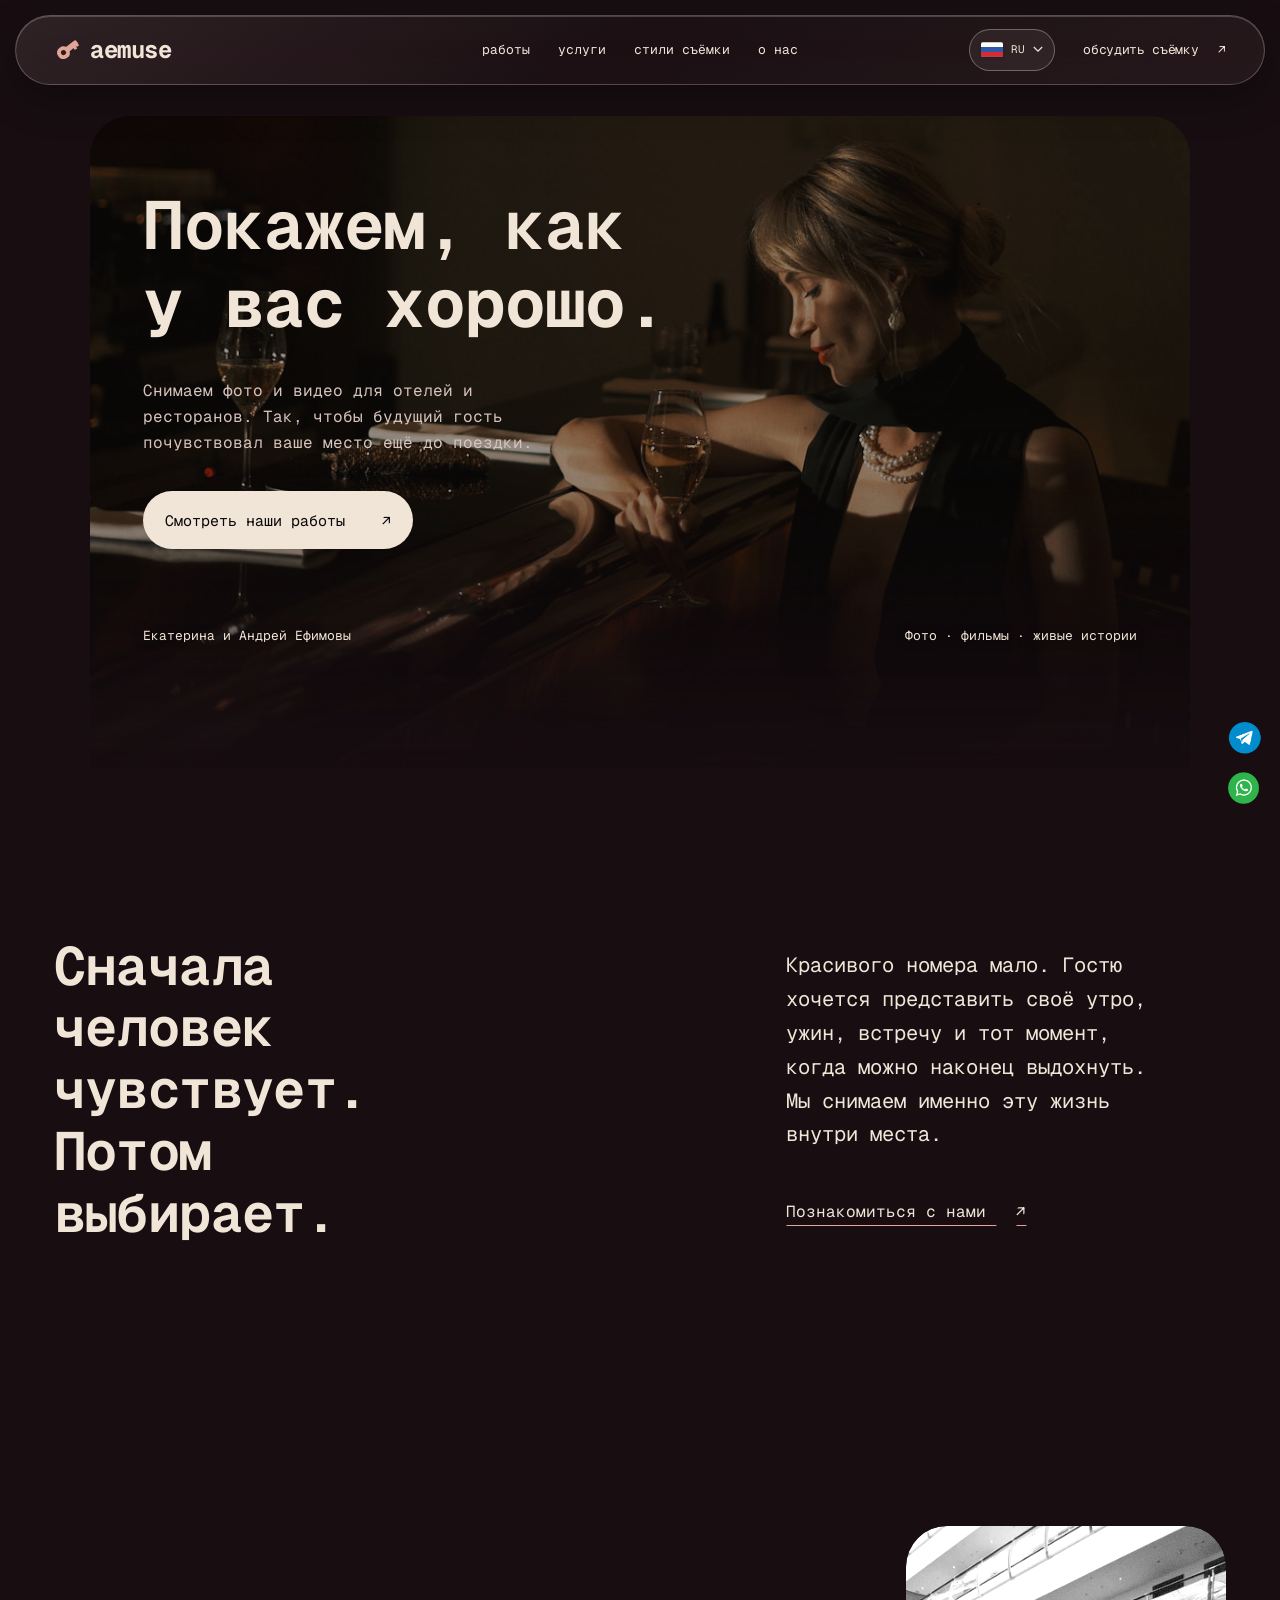
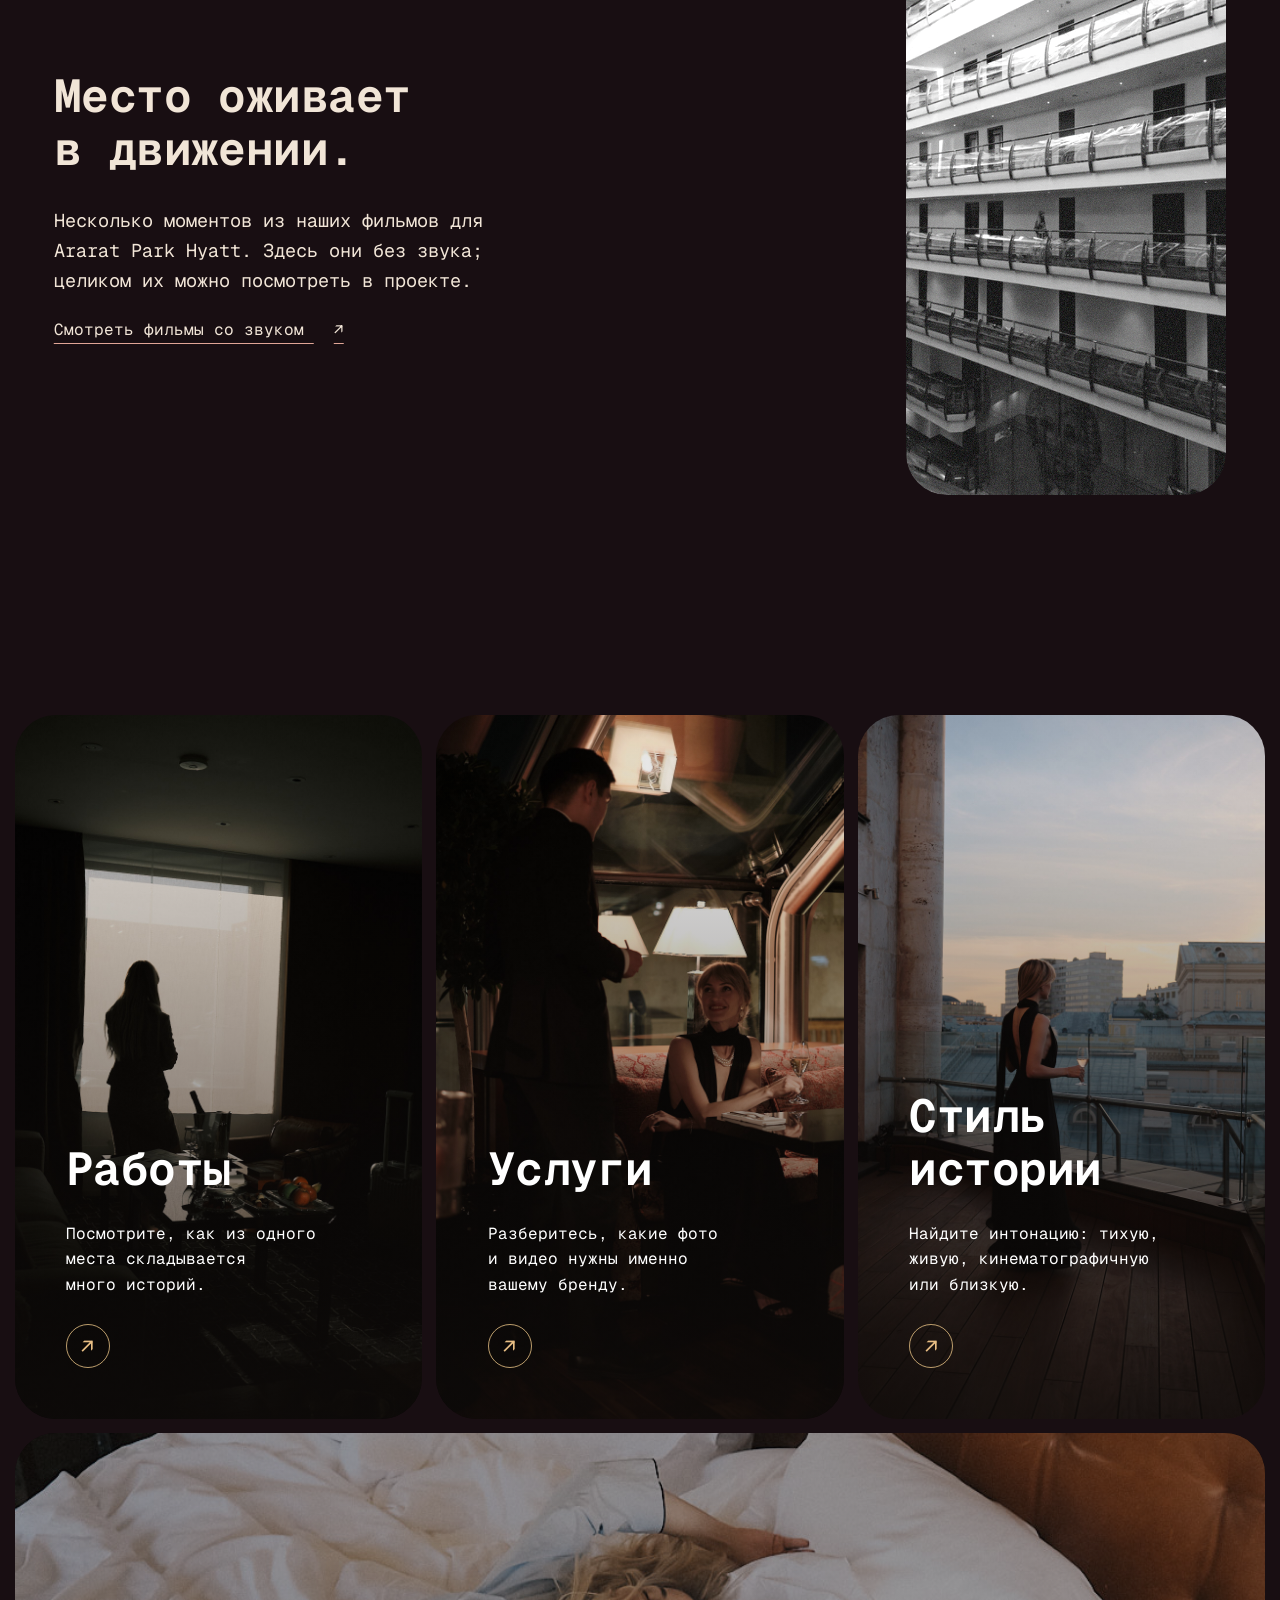
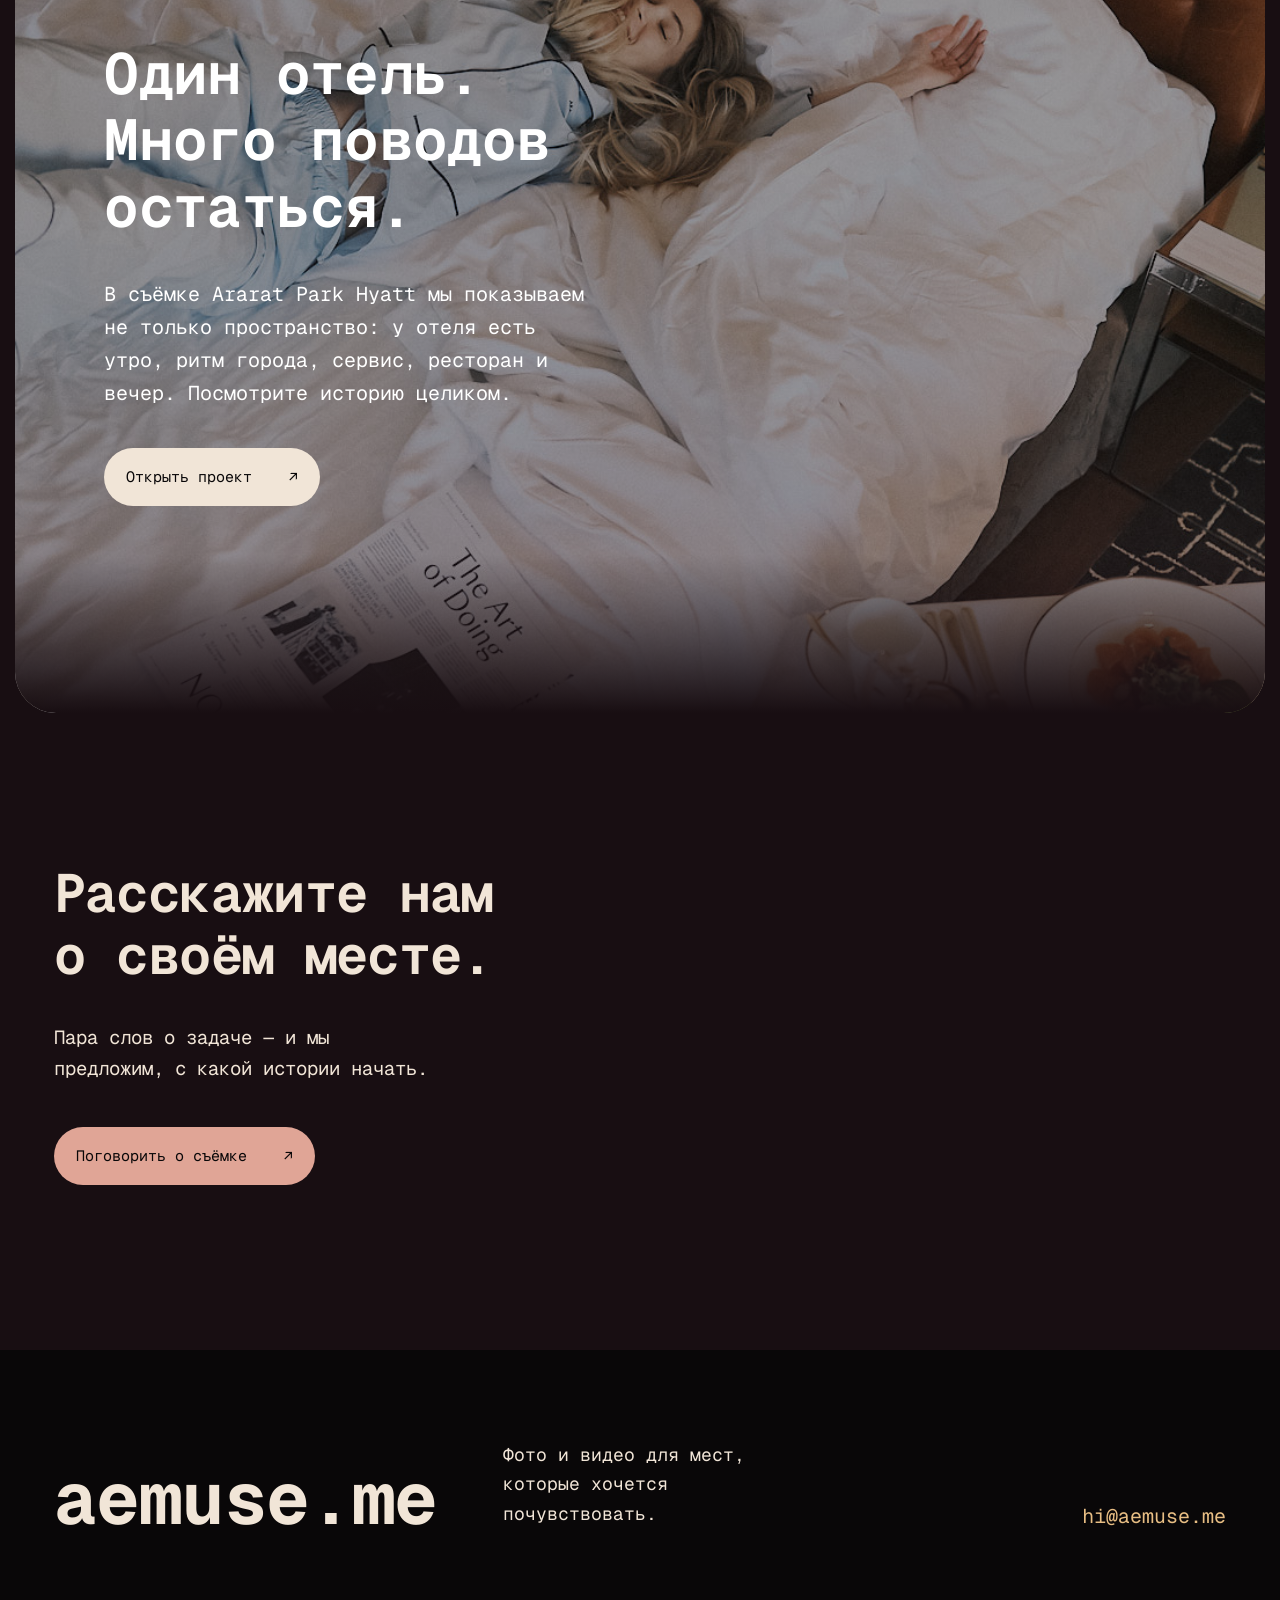
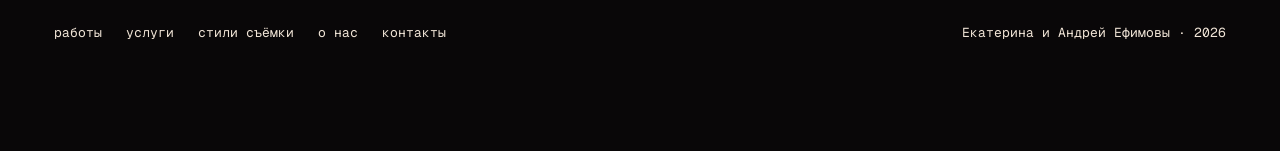
==== index.html @ 80605dc6 "Integrate motion with stories and refine dark layout" ====
<!doctype html>
<html lang="ru">
<head>
  <meta charset="utf-8"><meta name="viewport" content="width=device-width, initial-scale=1">
  <meta name="theme-color" content="#180e12">
  <meta name="description" content="AEMUSE — фото, бренд-фильмы и живые истории для отелей и ресторанов.">
  <title>AEMUSE — фото и видео для индустрии гостеприимства</title>
  <link rel="icon" href="favicon.svg" type="image/svg+xml">
  <link rel="preload" href="fonts/geist-mono-variable.woff2" as="font" type="font/woff2" crossorigin>
  <link rel="stylesheet" href="style.css?v=20261027c"><link rel="stylesheet" href="multi.css?v=20261027c"><link rel="stylesheet" href="bold.css?v=20261029h">
  <script src="script.js?v=20261029b" defer></script><script src="i18n.js?v=20261029c" defer></script>
</head>
<body data-page="home" data-header-tone="light">
  <header class="site-header" id="site-header"></header>
  <main id="top">
    <section class="hero mp-home-hero" data-tone="light" aria-labelledby="hero-title">
      <div class="hero-image"><img src="media/ararat/LEON1802.jpg" alt="Гостья в баре отеля Ararat Park Hyatt" width="1080" height="810" fetchpriority="high"></div>
      <div class="hero-shade"></div>
      <div class="hero-content"><h1 id="hero-title">Покажем, как<br><em>у вас хорошо.</em></h1><p>Снимаем фото и видео для отелей и ресторанов. Так, чтобы будущий гость почувствовал ваше место ещё до поездки.</p><a class="button button-light" href="work.html">Смотреть наши работы <span aria-hidden="true">↗</span></a></div>
      <div class="hero-bottom"><span>Екатерина и Андрей Ефимовы</span><span>Фото · фильмы · живые истории</span></div>
    </section>
    <section class="mp-home-thesis" data-tone="dark">
      <div class="mp-wrap mp-thesis-grid" data-enter><h2>Сначала человек чувствует. Потом выбирает.</h2><div><p>Красивого номера мало. Гостю хочется представить своё утро, ужин, встречу и тот момент, когда можно наконец выдохнуть. Мы снимаем именно эту жизнь внутри места.</p><a class="mp-line-link" href="about.html">Познакомиться с нами <span aria-hidden="true">↗</span></a></div></div>
    </section>
    <section class="mp-motion-preview" data-tone="dark" aria-labelledby="motion-title">
      <div class="mp-wrap mp-motion-layout"><div class="mp-motion-heading"><h2 id="motion-title">Место оживает<br>в движении.</h2><p>Несколько моментов из наших фильмов для Ararat Park Hyatt. Здесь они без звука; целиком их можно посмотреть в проекте.</p><a class="mp-line-link" href="ararat.html#films">Смотреть фильмы со звуком <span aria-hidden="true">↗</span></a></div><figure class="mp-motion-frame"><img src="mux-arrival.webp" alt="Приезд гостьи в отель" width="360" height="640" loading="lazy"></figure></div>
    </section>
    <section class="mp-entry-grid" data-tone="dark" aria-label="Разделы сайта">
      <a class="mp-entry mp-entry-work" href="work.html" data-enter><img src="media/ararat/LEON1042.jpg" alt="Гостья у окна отеля" width="1080" height="1440" loading="lazy"><h2>Работы</h2><p>Посмотрите, как из одного места складывается много историй.</p><span class="mp-entry-arrow" aria-hidden="true">↗</span></a>
      <a class="mp-entry mp-entry-services" href="services.html" data-enter><img src="media/ararat/LEON2028.jpg" alt="Сервис в ресторане отеля" width="1080" height="1440" loading="lazy"><h2>Услуги</h2><p>Разберитесь, какие фото и видео нужны именно вашему бренду.</p><span class="mp-entry-arrow" aria-hidden="true">↗</span></a>
      <a class="mp-entry mp-entry-styles" href="styles.html" data-enter><img src="media/ararat/LEON1353.jpg" alt="Вечер на террасе отеля" width="1080" height="1440" loading="lazy"><h2>Стиль истории</h2><p>Найдите интонацию: тихую, живую, кинематографичную или близкую.</p><span class="mp-entry-arrow" aria-hidden="true">↗</span></a>
    </section>
    <section class="mp-home-feature" data-tone="light">
      <img src="media/ararat/LEON3246.jpg" alt="Гостья в номере Ararat Park Hyatt" width="1080" height="1440" loading="lazy">
      <div data-enter><h2>Один отель.<br>Много поводов остаться.</h2><p>В съёмке Ararat Park Hyatt мы показываем не только пространство: у отеля есть утро, ритм города, сервис, ресторан и вечер. Посмотрите историю целиком.</p><a class="button button-light" href="ararat.html">Открыть проект <span aria-hidden="true">↗</span></a></div>
    </section>
    <section class="mp-home-close" data-tone="dark"><div class="mp-wrap mp-home-close-grid" data-enter><div><h2>Расскажите нам о своём месте.</h2><p>Пара слов о задаче — и мы предложим, с какой истории начать.</p><a class="button button-dark" href="contact.html">Поговорить о съёмке <span aria-hidden="true">↗</span></a></div></div></section>
  </main>
  <footer class="mp-footer" id="site-footer"></footer>
</body>
</html>
---- style.css ----
@font-face{font-family:Prata;src:url('fonts/Prata-Regular.ttf') format('truetype');font-display:swap}
@font-face{font-family:Manrope;src:url('fonts/Manrope-Variable.ttf') format('truetype');font-display:swap}
:root{--night:#211e1b;--warm:#ede8df;--paper:#f8f5ee;--wine:#653d39;--ink:#25211e;--pale:#d7c9b8;--ease-out:cubic-bezier(.23,1,.32,1);--ease-in-out:cubic-bezier(.77,0,.175,1)}
*{box-sizing:border-box}html{scroll-behavior:smooth}body{margin:0;background:var(--night);color:var(--ink);font-family:Manrope,Arial,sans-serif}body,button,a{font-family:Manrope,Arial,sans-serif}img{display:block;max-width:100%}a{color:inherit;text-decoration:none}button{cursor:pointer}::selection{background:var(--wine);color:var(--paper)}:focus-visible{outline:3px solid #cfb6a6;outline-offset:5px}h1,h2,h3,p,figure{margin:0}h1,h2,h3{font-family:Prata,Georgia,serif;font-weight:400;letter-spacing:-.035em;line-height:1.08;text-wrap:balance}p{line-height:1.65}main{overflow:hidden}svg{display:block}
.preview-note{position:fixed;z-index:100;right:12px;bottom:12px;padding:8px 11px;background:var(--paper);color:var(--ink);font-size:11px;line-height:1.25}
.site-header{position:fixed;z-index:50;top:0;left:0;right:0;min-height:85px;padding:19px 3vw;display:grid;grid-template-columns:1fr auto 1fr;align-items:center;color:white;transition:background .35s var(--ease-out),color .35s var(--ease-out)}.site-header[data-scrolled=true]{background:var(--night)}.brand{display:flex;align-items:center;gap:9px;width:max-content;font-size:28px;font-weight:700;letter-spacing:-.07em;line-height:1}.brand svg{width:27px;height:27px}.site-header nav{display:flex;gap:30px;font-size:14px}.header-contact{justify-self:end;font-size:14px}.header-contact span,.button span,.text-link span{margin-left:12px}.site-header[data-theme=dark]{color:var(--ink);background:var(--warm)}.site-header[data-theme=light]{color:white;background:var(--night)}
.hero{position:relative;min-height:100svh;color:white;display:flex;align-items:flex-end}.hero-image,.hero-shade{position:absolute;inset:0}.hero-image{overflow:hidden}.hero-image img{width:100%;height:100%;object-fit:cover;object-position:center 38%;animation:hero-breathe 23s linear infinite alternate}.hero-shade{background:rgba(19,17,16,.42)}.hero-content{position:relative;z-index:2;width:min(800px,70vw);padding:170px 3vw 120px}.hero h1{font-size:clamp(42px,5vw,82px);max-width:17ch}.hero p{font-size:clamp(16px,1.25vw,20px);max-width:43ch;margin:36px 0}.button{display:inline-flex;align-items:center;justify-content:space-between;min-height:58px;padding:16px 22px;font-size:15px;font-weight:600;transition:background .2s ease,color .2s ease,transform .2s var(--ease-out)}.button-light{background:var(--paper);color:var(--ink)}.button-dark{background:var(--wine);color:white}.hero-bottom{position:absolute;z-index:2;left:3vw;right:3vw;bottom:25px;display:flex;justify-content:space-between;gap:20px;font-size:13px}.hero-content>*{animation:hero-copy .85s var(--ease-out) both}.hero-content p{animation-delay:.12s}.hero-content .button{animation-delay:.23s}
.chapter{position:relative}.intro{background:var(--warm);display:grid;grid-template-columns:1fr .95fr;gap:9vw;align-items:center;padding:155px 3vw 170px}.intro-copy{padding-left:4vw}.intro h2,.section-heading h2,.moments h2,.case h2,.founders h2,.contact h2{font-size:clamp(40px,4.25vw,68px)}.intro-copy p{font-size:clamp(18px,1.4vw,23px);margin-top:40px;max-width:31ch}.intro-photo{position:relative;max-height:820px}.intro-photo img{width:100%;max-height:750px;object-fit:cover}.intro-photo figcaption{padding:15px 0;font-size:14px;color:#6d5e55}
.formats{background:var(--paper);padding:130px 3vw 165px}.section-heading{display:grid;grid-template-columns:1fr 1fr;align-items:end;gap:8vw;margin-bottom:130px}.section-heading h2{max-width:11ch}.section-heading p{font-size:19px;max-width:40ch}.format{display:grid;grid-template-columns:1.15fr .85fr;min-height:650px;gap:10vw;align-items:center;margin-bottom:175px}.format:last-child{margin-bottom:0}.format:nth-of-type(odd){grid-template-columns:.85fr 1.15fr}.format:nth-of-type(odd) .format-image{order:2}.format-image{height:min(65vw,760px);max-height:780px;overflow:hidden}.format-image img{width:100%;height:100%;object-fit:cover;transition:transform 1.2s var(--ease-out)}.format-text{max-width:480px}.format h3{font-size:clamp(35px,3.7vw,58px)}.format p{font-size:18px;margin-top:30px}.format span{display:block;margin-top:40px;font-size:14px;color:var(--wine);font-weight:700}.format-film .format-image{height:690px}.format-film .format-image img{object-position:center 25%}
.moments{background:var(--night);color:var(--paper);padding:135px 0 145px}.moments-head{padding:0 3vw;display:flex;justify-content:space-between;gap:60px;align-items:end}.moments-head h2{max-width:17ch}.moments-head p{max-width:43ch;font-size:18px;margin-top:28px}.moment-controls{display:flex;gap:10px}.moment-arrow{width:54px;height:54px;border:0;background:var(--paper);color:var(--night);font-size:24px;transition:background .2s ease,transform .2s var(--ease-out)}.moment-strip{display:flex;gap:22px;overflow-x:auto;scroll-snap-type:x mandatory;scrollbar-width:none;padding:70px 3vw 34px}.moment-strip::-webkit-scrollbar{display:none}.moment-strip figure{flex:0 0 clamp(240px,25vw,390px);scroll-snap-align:start}.moment-strip figure:nth-child(even){padding-top:85px}.moment-strip img{width:100%;height:clamp(330px,38vw,530px);object-fit:cover}.moment-strip figcaption{font-size:17px;margin-top:18px}.moment-progress{margin:30px 3vw 0;height:5px;background:#655d55}.moment-progress span{display:block;height:100%;width:20%;background:var(--paper);transform-origin:left;transition:transform .2s linear}
.case{background:var(--warm);min-height:880px;display:grid;grid-template-columns:1.2fr .8fr;align-items:center;gap:8vw;padding:100px 3vw}.case-image{height:min(70vw,780px);overflow:hidden}.case-image img{width:100%;height:100%;object-fit:cover;object-position:center 35%}.case-copy{max-width:540px;padding-right:3vw}.case-copy p{font-size:18px;margin:35px 0 45px}.text-link{font-size:16px;font-weight:700;border-bottom:2px solid currentColor;padding-bottom:10px}
.founders{background:#4b3931;color:var(--paper);min-height:850px;display:grid;grid-template-columns:1fr .95fr;gap:5vw;align-items:end;padding:120px 3vw 0}.founders-copy{align-self:center;padding-left:4vw;padding-bottom:80px;max-width:630px}.founders h2{max-width:14ch}.founders p{font-size:18px;max-width:43ch;margin-top:34px}.founders>img{width:100%;max-height:800px;object-fit:contain;object-position:bottom}
.contact{height:100svh;min-height:730px;background:var(--night)}.contact>img{width:100%;height:100%;object-fit:cover;object-position:center 50%}.contact-panel{position:absolute;top:50%;right:5vw;transform:translateY(-50%);background:var(--paper);width:min(500px,42vw);padding:48px}.contact h2{font-size:clamp(34px,3.3vw,54px)}.contact p{font-size:17px;margin:25px 0 35px}.contact .button{width:100%}.phone{display:block;margin-top:25px;font-size:14px}
footer{display:grid;grid-template-columns:1fr 1fr auto;gap:40px;align-items:end;background:var(--night);color:var(--paper);padding:75px 3vw 35px}footer span{font-weight:700;font-size:clamp(72px,13vw,220px);letter-spacing:-.08em;line-height:.8;grid-column:1/-1}footer p{max-width:24ch;font-size:18px}footer a{font-size:18px}
@keyframes hero-breathe{from{transform:scale(1.02) translateX(-.7%)}to{transform:scale(1.12) translateX(1.5%)}}@keyframes hero-copy{from{opacity:0;transform:translateY(20px)}to{opacity:1;transform:none}}[data-enter]{opacity:1;transform:none}@media(prefers-reduced-motion:no-preference){[data-enter]{opacity:0;transform:translateY(28px);transition:opacity .8s var(--ease-out),transform .8s var(--ease-out)}[data-enter][data-visible=true]{opacity:1;transform:none}.format:nth-of-type(odd)[data-enter]{transition-delay:.05s}}
@media(hover:hover) and (pointer:fine){.button:hover,.moment-arrow:hover{transform:translateY(-3px)}.button-light:hover,.moment-arrow:hover{background:#ded5c9}.button-dark:hover{background:#492b28}.site-header a:hover,.text-link:hover,footer a:hover{opacity:.75}.format:hover .format-image img{transform:scale(1.035)}}
@media(max-width:900px){.site-header{grid-template-columns:1fr auto;padding:16px 4vw}.site-header nav{display:none}.hero-content{width:min(680px,88vw);padding-left:4vw}.hero-bottom{left:4vw;right:4vw}.intro,.case{gap:5vw}.intro-copy{padding-left:0}.format{gap:5vw}.founders-copy{padding-left:0}.contact-panel{right:4vw;width:min(500px,52vw)}}
@media(max-width:640px){.preview-note{left:8px;right:8px;bottom:8px;text-align:center}.site-header{min-height:66px}.brand{font-size:24px}.brand svg{width:23px;height:23px}.header-contact{font-size:12px;max-width:135px;text-align:right}.hero{min-height:780px;height:100svh}.hero-image img{object-position:62% center}.hero-shade{background:rgba(19,17,16,.5)}.hero-content{width:100%;padding:110px 20px 120px}.hero h1{font-size:clamp(39px,9vw,58px);max-width:none}.hero p{font-size:16px;max-width:33ch;margin:22px 0 27px}.hero-bottom{left:20px;right:20px;bottom:22px;font-size:11px}.hero-bottom span:last-child{display:none}.button{width:100%;min-height:55px;font-size:14px}.intro{display:block;padding:100px 20px}.intro h2,.section-heading h2,.moments h2,.case h2,.founders h2,.contact h2{font-size:clamp(35px,9vw,52px)}.intro-copy p{font-size:17px;margin-top:28px}.intro-photo{margin-top:60px}.intro-photo img{height:470px;object-fit:cover}.formats{padding:100px 20px}.section-heading{display:block;margin-bottom:85px}.section-heading p{font-size:17px;margin-top:27px}.format,.format:nth-of-type(odd){display:flex;flex-direction:column;gap:32px;margin-bottom:110px;min-height:0;align-items:stretch}.format:nth-of-type(odd) .format-image{order:0}.format-image,.format-film .format-image{height:520px;max-height:68svh}.format h3{font-size:clamp(34px,8vw,48px)}.format p{font-size:16px;margin-top:22px}.format span{margin-top:24px}.moments{padding:100px 0}.moments-head{padding:0 20px;display:block}.moments-head p{font-size:16px;margin-top:22px}.moment-controls{display:none}.moment-strip{gap:14px;padding:50px 20px 25px}.moment-strip figure{flex-basis:72vw}.moment-strip figure:nth-child(even){padding-top:35px}.moment-strip img{height:390px}.moment-strip figcaption{font-size:15px}.moment-progress{margin:20px 20px 0}.case{display:flex;flex-direction:column;gap:50px;padding:0 0 100px;min-height:0;align-items:stretch}.case-image{height:65svh}.case-copy{padding:0 20px}.case-copy p{font-size:16px;margin:26px 0 34px}.founders{min-height:0;display:flex;flex-direction:column;gap:0;padding:95px 20px 0}.founders-copy{padding-bottom:30px}.founders p{font-size:16px;margin-top:22px}.founders>img{max-height:520px}.contact{height:auto;min-height:0;padding-bottom:110px}.contact>img{height:70svh;min-height:500px;object-position:55% center}.contact-panel{position:relative;top:auto;right:auto;transform:none;width:calc(100% - 40px);margin:-110px auto 0;padding:28px}.contact p{font-size:16px}.phone{font-size:13px}footer{display:block;padding:80px 20px 100px}footer span{display:block;font-size:20vw;margin-bottom:45px}footer p{margin-bottom:30px;font-size:16px}footer a{font-size:16px}}
@media(prefers-reduced-motion:reduce){html{scroll-behavior:auto}.hero-image img{animation:none}.hero-content>*{animation:none}[data-enter]{opacity:1;transform:none;transition:none}.site-header,.button,.moment-arrow,.format-image img,.moment-progress span{transition:none}}
---- multi.css ----
:root{--mp-gutter:clamp(20px,4.2vw,78px)}
html{scroll-padding-top:90px}
body{background:var(--paper)}
.mp-wrap{width:calc(100% - var(--mp-gutter)*2);max-width:1600px;margin-inline:auto}
.site-header{padding-inline:var(--mp-gutter);grid-template-columns:1fr auto 1fr;min-height:78px}
.site-header nav{gap:clamp(18px,2.2vw,38px)}
.site-header nav a[aria-current=page]{text-decoration:underline;text-underline-offset:8px;text-decoration-thickness:1px}
.site-header .brand{font-size:27px}
.mp-menu-toggle,.site-header .mp-mobile-nav{display:none}
.preview-note{font-size:10px}
h1,h2,h3{letter-spacing:-.025em}
main{overflow:clip}
.mp-home-hero .hero-content{padding-left:var(--mp-gutter)}
.mp-home-hero .hero-bottom{left:var(--mp-gutter);right:var(--mp-gutter)}
.mp-home-thesis{background:var(--warm);padding:clamp(100px,13vw,210px) 0}
.mp-thesis-grid{display:grid;grid-template-columns:1.1fr .8fr;align-items:start;gap:10vw}
.mp-thesis-grid h2,.mp-home-close h2,.mp-next h2{font-size:clamp(42px,5vw,78px);max-width:14ch}
.mp-thesis-grid p{font-size:clamp(18px,1.6vw,24px);max-width:32ch;margin:1vw 0 50px}
.mp-line-link{display:inline-block;text-decoration:underline;text-underline-offset:8px;padding-bottom:11px;font-size:16px;font-weight:700}
.mp-line-link span{margin-left:20px}
.mp-entry-grid{display:grid;grid-template-columns:repeat(3,1fr);gap:0;background:var(--night)}
.mp-entry{position:relative;min-height:clamp(550px,60vw,820px);padding:35px;display:flex;flex-direction:column;justify-content:flex-end;color:white;overflow:hidden;isolation:isolate}
.mp-entry::after{content:"";position:absolute;inset:0;background:rgba(10,8,7,.48);z-index:-1}
.mp-entry img{position:absolute;inset:0;width:100%;height:100%;object-fit:cover;z-index:-2;transition:transform 1.2s var(--ease-out)}
.mp-entry h2{font-size:clamp(34px,3.2vw,58px);line-height:1.1}
.mp-entry p{font-size:16px;line-height:1.5;max-width:29ch;margin-top:25px;min-height:4.5em}
.mp-entry-arrow{font-weight:400;font-size:28px;margin-top:35px}
.mp-home-feature{position:relative;min-height:880px;display:flex;align-items:center;color:white;background:var(--night);isolation:isolate}
.mp-home-feature::after{content:"";position:absolute;inset:0;background:rgba(15,12,10,.4);z-index:-1}
.mp-home-feature>img{position:absolute;inset:0;width:100%;height:100%;object-fit:cover;object-position:center 39%;z-index:-2}
.mp-home-feature>div{padding:130px var(--mp-gutter);width:min(740px,70vw)}
.mp-home-feature h2{font-size:clamp(48px,5vw,78px)}
.mp-home-feature p{font-size:20px;max-width:40ch;margin:38px 0}
.mp-home-close{background:var(--paper);padding:150px 0 165px}
.mp-home-close p,.mp-next p{font-size:19px;margin:35px 0 42px;max-width:35ch}
.mp-footer{display:block;background:var(--night);color:var(--paper);padding:90px var(--mp-gutter) 110px}
.mp-footer-top{display:grid;grid-template-columns:1.2fr 1fr 1fr;gap:40px;align-items:end;padding-bottom:65px;}
.mp-footer-brand{font-size:clamp(65px,13vw,210px);line-height:.8;letter-spacing:-.075em;font-weight:700}
.mp-footer p{font-size:18px;max-width:27ch}
.mp-footer-top>a:last-child{justify-self:end;font-size:20px}
.mp-footer-bottom{display:flex;justify-content:space-between;gap:30px;padding-top:30px;font-size:13px}
.mp-footer-bottom nav{display:flex;flex-wrap:wrap;gap:24px}
.mp-footer-bottom a{font-size:13px}
.mp-footer span{font-size:inherit;font-weight:inherit;letter-spacing:normal;line-height:inherit;grid-column:auto;margin:0}
.mp-page-lead{background:var(--warm);padding:150px 0 95px}
.mp-lead-grid{display:grid;grid-template-columns:1fr .83fr;gap:8vw;align-items:center}
.mp-lead-grid h1{font-size:clamp(46px,5.7vw,92px);max-width:12ch}
.mp-lead-grid p{font-size:clamp(18px,1.5vw,23px);max-width:36ch;margin-top:45px}
.mp-lead-grid img{width:100%;height:min(65vw,720px);object-fit:cover}
.mp-jump-nav{display:flex;gap:40px;align-items:center;flex-wrap:wrap;padding-block:35px;font-size:15px;font-weight:700}
.mp-jump-nav a{text-decoration:underline;text-underline-offset:6px;text-decoration-color:transparent}
.mp-service-detail{display:grid;grid-template-columns:1fr 1.05fr;gap:10vw;align-items:center;padding-block:140px;}
.mp-service-detail.mp-service-reverse{grid-template-columns:1.05fr 1fr}
.mp-service-reverse figure{order:-1}
.mp-service-copy{max-width:570px}
.mp-service-detail h2{font-size:clamp(41px,4.2vw,70px)}
.mp-service-copy>p{font-size:18px;margin:32px 0 38px}
.mp-service-copy dl,.mp-style-story dl{margin:0 0 38px}
.mp-service-copy dl div,.mp-style-story dl div{display:grid;grid-template-columns:150px 1fr;gap:24px;padding:20px 0;}
.mp-service-copy dt,.mp-style-story dt{font-size:14px;font-weight:700}
.mp-service-copy dd,.mp-style-story dd{margin:0;font-size:16px;line-height:1.55}
.mp-service-detail figure{margin:0}
.mp-service-detail figure img{width:100%;height:min(67vw,780px);object-fit:cover}
.mp-service-detail figcaption,.mp-honest-note{font-size:13px;color:#655950;line-height:1.6}
.mp-service-detail figcaption{padding-top:12px}
.mp-service-copy .mp-honest-note{font-size:13px;margin:0;color:#655950}
.mp-process{background:var(--night);color:var(--paper);padding:150px 0}
.mp-process h2,.mp-style-choice h2,.mp-work-scenes h2,.mp-about-method h2,.mp-contact-guide h2{font-size:clamp(43px,4.5vw,72px)}
.mp-process-grid{display:grid;grid-template-columns:repeat(3,1fr);gap:7vw;margin-top:95px}
.mp-process-grid>div{padding-top:23px}
.mp-process-grid h3{font-size:27px}
.mp-process-grid p{font-size:16px;margin-top:24px;max-width:32ch}
.mp-next{background:var(--paper);padding:130px 0 150px}
.mp-style-hero,.mp-work-hero,.mp-case-hero,.mp-contact-hero{position:relative;min-height:95svh;display:flex;align-items:end;color:white;background:var(--night);isolation:isolate}
.mp-style-hero::after,.mp-work-hero::after,.mp-case-hero::after,.mp-contact-hero::after{content:"";position:absolute;inset:0;background:rgba(12,10,9,.46);z-index:-1}
.mp-style-hero>img,.mp-work-hero>img,.mp-case-hero>img,.mp-contact-hero>img{position:absolute;inset:0;width:100%;height:100%;object-fit:cover;z-index:-2}
.mp-style-hero>img{object-position:center 35%}
.mp-work-hero>img,.mp-case-hero>img{object-position:center 40%}
.mp-style-hero>div,.mp-work-hero>div,.mp-case-hero>div{padding:150px var(--mp-gutter) 100px;max-width:940px}
.mp-style-hero h1,.mp-work-hero h1,.mp-case-hero h1,.mp-contact-hero h1{font-size:clamp(49px,6vw,98px)}
.mp-style-hero p,.mp-work-hero p,.mp-case-hero p,.mp-contact-hero p{font-size:clamp(18px,1.6vw,24px);max-width:38ch;margin-top:35px}
.mp-style-intro,.mp-work-intro,.mp-case-intro,.mp-about-belief{padding:150px 0;background:var(--warm)}
.mp-style-intro .mp-wrap,.mp-work-intro .mp-wrap,.mp-case-intro .mp-wrap,.mp-about-belief .mp-wrap{display:grid;grid-template-columns:1fr .9fr;gap:10vw}
.mp-style-intro h2,.mp-work-intro h2,.mp-case-intro h2,.mp-about-belief h2{font-size:clamp(39px,4.3vw,70px)}
.mp-style-intro p,.mp-work-intro p,.mp-case-intro p,.mp-about-belief p{font-size:18px;max-width:40ch}
.mp-style-story{display:grid;grid-template-columns:1fr .9fr;gap:9vw;align-items:center;padding-block:130px;}
.mp-style-alt{grid-template-columns:.9fr 1fr}
.mp-style-alt figure{order:2}
.mp-style-story figure{margin:0}
.mp-style-story img{width:100%;height:min(70vw,790px);object-fit:cover}
.mp-style-story h2{font-size:clamp(43px,4.3vw,70px);max-width:13ch}
.mp-style-story p{font-size:17px;max-width:44ch;margin-top:26px}
.mp-style-story .mp-style-promise{font-family:Prata,Georgia,serif;font-size:clamp(22px,2vw,30px);line-height:1.4;color:var(--wine);margin-top:33px}
.mp-style-story dl{margin-top:40px}
.mp-style-choice{background:var(--warm);padding:145px 0}
.mp-choice-grid{display:grid;grid-template-columns:repeat(3,1fr);gap:6vw;margin:85px 0 65px}
.mp-choice-grid p{font-size:17px;padding-top:20px}
.mp-choice-grid strong{display:inline-block;margin-bottom:17px}
.mp-featured-project{position:relative;display:flex;align-items:center;min-height:850px;background:var(--night);color:white;isolation:isolate}
.mp-featured-project::after{content:"";position:absolute;inset:0;background:rgba(13,10,8,.4);z-index:-1}
.mp-featured-project>img{position:absolute;inset:0;width:100%;height:100%;object-fit:cover;object-position:center 35%;z-index:-2}
.mp-featured-project>div{padding:120px var(--mp-gutter);max-width:730px}
.mp-featured-project span{font-size:16px}
.mp-featured-project h2{font-size:clamp(45px,5vw,80px);margin-top:35px}
.mp-featured-project p{font-size:19px;margin-top:38px;max-width:34ch}
.mp-featured-project .mp-project-link{display:inline-block;text-decoration:underline;text-underline-offset:8px;font-size:16px;font-weight:400;padding-bottom:10px;margin-top:45px}
.mp-work-scenes{background:var(--paper);padding:150px 0}
.mp-work-scenes .mp-wrap>p{font-size:18px;margin-top:30px;max-width:42ch}
.mp-scenes-grid{display:grid;grid-template-columns:repeat(4,1fr);gap:18px;margin-top:75px}
.mp-scenes-grid a{display:block;font-family:Prata,Georgia,serif;font-size:23px;line-height:1.3}
.mp-scenes-grid img{width:100%;height:370px;object-fit:cover;margin-bottom:20px}
.mp-case-hero a{font-size:15px}
.mp-case-hero h1{margin-top:30px}
.mp-case-intro .mp-wrap{grid-template-columns:1fr .9fr}
.mp-case-intro p+ p{margin-top:30px}
.mp-case-gallery{padding-block:95px}
.mp-case-scene{display:grid;grid-template-columns:.75fr 1.25fr;align-items:center;gap:8vw;margin:75px 0 165px}
.mp-case-scene-reverse{grid-template-columns:1.25fr .75fr}
.mp-case-scene-reverse div{order:2}
.mp-case-scene img{width:100%;height:min(75vw,800px);object-fit:cover}
.mp-case-scene h2{font-size:clamp(45px,5vw,78px)}
.mp-case-scene p{font-size:19px;margin-top:30px;max-width:31ch}
.mp-case-pair{display:grid;grid-template-columns:1fr .68fr;gap:3vw;align-items:start;margin-bottom:150px}
.mp-case-pair img{width:100%;height:550px;object-fit:cover}
.mp-case-pair img:nth-child(2){margin-top:130px;height:430px}
.mp-case-end,.mp-about-photo{position:relative;display:flex;align-items:center;min-height:800px;color:white;background:var(--night);isolation:isolate}
.mp-case-end::after,.mp-about-photo::after{content:"";position:absolute;inset:0;background:rgba(14,11,10,.5);z-index:-1}
.mp-case-end>img,.mp-about-photo>img{position:absolute;inset:0;width:100%;height:100%;object-fit:cover;z-index:-2}
.mp-case-end>div,.mp-about-photo>div{padding:120px var(--mp-gutter);max-width:700px}
.mp-case-end h2,.mp-about-photo h2{font-size:clamp(43px,5vw,78px)}
.mp-case-end p,.mp-about-photo p{font-size:19px;max-width:35ch;margin:35px 0}
.mp-about-hero{background:#4b3931;color:var(--paper);padding:135px 0 0;min-height:800px}
.mp-about-hero .mp-wrap{display:grid;grid-template-columns:.9fr 1.1fr;gap:4vw;align-items:end}
.mp-about-hero .mp-wrap>div{align-self:center;padding-bottom:100px}
.mp-about-hero h1{font-size:clamp(48px,5.7vw,95px)}
.mp-about-hero p{font-size:20px;max-width:36ch;margin-top:42px}
.mp-about-hero img{max-height:790px;width:100%;object-fit:contain;object-position:bottom}
.mp-about-method{padding:150px 0}
.mp-about-steps{display:grid;grid-template-columns:repeat(2,1fr);gap:70px 8vw;margin-top:95px}
.mp-about-steps>div{padding-top:24px}
.mp-about-steps h3{font-size:31px}
.mp-about-steps p{font-size:17px;max-width:34ch;margin-top:20px}
.mp-contact-hero{min-height:100svh}
.mp-contact-hero>img{object-position:center 48%}
.mp-contact-hero .mp-wrap{padding-block:170px 100px}
.mp-contact-hero p{max-width:38ch}
.mp-contact-email{display:block;text-decoration:underline;text-underline-offset:8px;width:max-content;max-width:100%;font-family:Prata,Georgia,serif;font-size:clamp(33px,4vw,66px);margin-top:70px;overflow-wrap:anywhere}
.mp-contact-email span{font-family:Manrope,Arial,sans-serif;font-size:25px}
.mp-contact-phone{display:block;width:max-content;margin-top:35px;font-size:18px}
.mp-contact-guide{padding:140px 0 170px}
.mp-contact-guide .mp-wrap{display:grid;grid-template-columns:1fr 1fr;gap:8vw}
.mp-contact-guide .mp-wrap>div{font-size:18px}
.mp-contact-guide .mp-wrap>div p{padding:18px 0}
.mp-contact-relief{grid-column:2;max-width:41ch;font-family:Prata,Georgia,serif;font-size:25px;line-height:1.5}
@media(hover:hover) and (pointer:fine){
  .mp-entry:hover img,.mp-scenes-grid a:hover img{transform:scale(1.035)}
  .mp-jump-nav a:hover{ text-decoration-color:currentColor }
  .mp-line-link:hover,.mp-footer a:hover,.mp-contact-email:hover{opacity:.72}
}
@media(max-width:1100px){
  .site-header{grid-template-columns:1fr auto auto;gap:30px}
  .site-header>nav[aria-label="Разделы сайта"]{display:none}
  .mp-menu-toggle{display:flex;width:38px;height:38px;padding:8px 4px;border:0;background:none;flex-direction:column;justify-content:center;gap:7px;color:inherit}
  .mp-menu-toggle span{display:block;height:2px;width:100%;background:currentColor}
  .site-header .mp-mobile-nav{display:none;position:absolute;top:100%;left:0;right:0;background:var(--night);color:var(--paper);padding:25px var(--mp-gutter) 40px;flex-direction:column;gap:22px;font-size:22px}
  .site-header.menu-open .mp-mobile-nav{display:flex}
  .site-header[data-theme=dark] .mp-mobile-nav{background:var(--warm);color:var(--ink)}
  .site-header.menu-open{background:var(--night);color:var(--paper)}
  .site-header.menu-open[data-theme=dark]{background:var(--warm);color:var(--ink)}
}
@media(max-width:760px){
  .site-header{min-height:67px;padding-inline:20px;grid-template-columns:1fr auto;gap:16px}
  .site-header .brand{font-size:24px}
  .site-header .brand svg{width:23px;height:23px}
  .site-header .header-contact{display:none}
  .mp-menu-toggle{grid-column:2}
  .mp-home-hero .hero-content{padding-left:20px}
  .mp-home-hero .hero-bottom{left:20px;right:20px}
  .mp-thesis-grid,.mp-lead-grid,.mp-style-intro .mp-wrap,.mp-work-intro .mp-wrap,.mp-case-intro .mp-wrap,.mp-about-belief .mp-wrap,.mp-contact-guide .mp-wrap{display:block}
  .mp-thesis-grid>div,.mp-style-intro p,.mp-work-intro p,.mp-case-intro p,.mp-about-belief p{margin-top:40px}
  .mp-entry-grid{display:block}
  .mp-entry{min-height:72svh;padding:24px}
  .mp-entry p{min-height:0}
  .mp-home-feature,.mp-featured-project,.mp-case-end,.mp-about-photo{min-height:75svh}
  .mp-home-feature>div,.mp-featured-project>div,.mp-case-end>div,.mp-about-photo>div{width:100%;padding:90px 20px}
  .mp-home-feature p,.mp-featured-project p,.mp-case-end p,.mp-about-photo p{font-size:17px}
  .mp-home-close,.mp-next{padding:100px 0 115px}
  .mp-footer{padding:90px 20px 110px}
  .mp-footer-top{display:block;padding-bottom:50px}
  .mp-footer-brand{display:block;font-size:22vw;margin-bottom:55px}
  .mp-footer-top>a:last-child{display:block;margin-top:35px}
  .mp-footer-bottom{display:block}
  .mp-footer-bottom nav{gap:15px 25px;margin-bottom:35px}
  .mp-page-lead{padding:105px 0 0}
  .mp-lead-grid p{margin:30px 0 55px}
  .mp-lead-grid img{height:65svh}
  .mp-jump-nav{gap:18px 25px;padding-block:25px}
  .mp-service-detail,.mp-service-detail.mp-service-reverse{display:flex;flex-direction:column;gap:45px;padding-block:95px}
  .mp-service-reverse figure{order:0}
  .mp-service-detail figure{width:100%}
  .mp-service-detail figure img{height:68svh}
  .mp-service-copy{width:100%}
  .mp-service-copy dl div,.mp-style-story dl div{grid-template-columns:1fr;gap:10px}
  .mp-process,.mp-style-choice,.mp-work-scenes,.mp-contact-guide,.mp-about-method{padding:100px 0}
  .mp-process-grid,.mp-choice-grid,.mp-about-steps{display:block;margin-top:60px}
  .mp-process-grid>div,.mp-choice-grid p,.mp-about-steps>div{margin-bottom:55px}
  .mp-style-hero,.mp-work-hero,.mp-case-hero,.mp-contact-hero{min-height:88svh}
  .mp-style-hero>div,.mp-work-hero>div,.mp-case-hero>div{padding:130px 20px 75px}
  .mp-style-intro,.mp-work-intro,.mp-case-intro,.mp-about-belief{padding:100px 0}
  .mp-style-story,.mp-style-alt{display:flex;flex-direction:column;gap:42px;padding-block:95px}
  .mp-style-alt figure{order:0}
  .mp-style-story figure{width:100%}
  .mp-style-story img{height:70svh}
  .mp-scenes-grid{grid-template-columns:repeat(2,1fr);gap:35px 15px}
  .mp-scenes-grid a{font-size:19px}
  .mp-scenes-grid img{height:260px}
  .mp-case-gallery{padding-block:50px}
  .mp-case-scene,.mp-case-scene-reverse{display:flex;flex-direction:column;align-items:stretch;gap:40px;margin:45px 0 100px}
  .mp-case-scene-reverse div{order:0}
  .mp-case-scene img{height:72svh}
  .mp-case-pair{gap:15px;margin-bottom:100px}
  .mp-case-pair img{height:300px}
  .mp-case-pair img:nth-child(2){height:240px;margin-top:70px}
  .mp-about-hero{padding-top:115px;min-height:0}
  .mp-about-hero .mp-wrap{display:block}
  .mp-about-hero .mp-wrap>div{padding-bottom:40px}
  .mp-about-hero p{font-size:17px;margin-top:28px}
  .mp-about-hero img{max-height:530px}
  .mp-contact-hero .mp-wrap{padding-block:130px 100px}
  .mp-contact-email{margin-top:55px}
  .mp-contact-relief{margin-top:30px}
}
@media(max-width:450px){
  .mp-scenes-grid img{height:200px}
  .mp-style-hero h1,.mp-work-hero h1,.mp-case-hero h1,.mp-contact-hero h1{font-size:clamp(41px,11vw,58px)}
  .mp-home-thesis,.mp-style-intro,.mp-work-intro,.mp-case-intro,.mp-about-belief{padding-block:95px}
}
@media(prefers-reduced-motion:reduce){
  .mp-entry img,.mp-scenes-grid img{transition:none}
}
---- bold.css ----
@font-face{font-family:"Geist Mono";src:url("fonts/geist-mono-variable.woff2") format("woff2");font-style:normal;font-weight:100 900;font-display:swap}
:root{--night:#211b18;--warm:#eae1d5;--paper:#f7f2e9;--wine:#a24b35;--ink:#28211c;--pale:#d7c9b8;--brass:#e2bd82;--photo-radius:clamp(24px,3.2vw,54px);--photo-gap:clamp(10px,1.15vw,20px)}
body,main{background:var(--warm)}
body,button,a{font-family:"Geist Mono",ui-monospace,monospace;font-weight:400;letter-spacing:normal}
h1,h2,h3,.mp-entry h2,.mp-process-grid h3{font-family:"Geist Mono",ui-monospace,monospace;font-weight:650;letter-spacing:-.012em;line-height:1.15}
h1 em,h2 em{font-style:normal;font-weight:700}
p,dd{letter-spacing:normal;text-wrap:pretty}
.site-header .brand,.mp-footer-brand{font-family:"Geist Mono",ui-monospace,monospace;font-weight:700;letter-spacing:-.02em}
.site-header .brand{font-size:24px}
.site-header .brand svg{color:var(--wine)}
.site-header nav,.site-header .header-contact{font-size:13px;font-weight:400;letter-spacing:-.025em}
.site-header nav a,.site-header .header-contact{text-transform:lowercase}
.header-actions{justify-self:end;display:flex;align-items:center;gap:clamp(14px,2.2vw,32px)}
.lang-control{position:relative;z-index:60}
.lang-trigger{display:flex;align-items:center;justify-content:center;gap:8px;min-width:76px;min-height:42px;padding:7px 11px;border:1px solid rgba(40,33,28,.23);border-radius:24px;background:rgba(255,255,255,.25);color:inherit;font-size:11px;line-height:1;letter-spacing:-.02em;cursor:pointer}
.lang-flag{display:inline-flex;flex:none;width:22px;height:15px;overflow:hidden;border-radius:2px;box-shadow:0 1px 3px rgba(0,0,0,.18)}
.lang-flag svg{display:block;width:100%;height:100%}
.lang-current{min-width:2ch;text-align:center}
.lang-trigger svg{width:10px;height:7px;transition:transform .2s ease}
.lang-trigger .lang-flag svg{width:100%;height:100%;transition:none}
.lang-trigger[aria-expanded=true] svg{transform:rotate(180deg)}
.lang-trigger[aria-expanded=true] .lang-flag svg{transform:none}
.lang-options{position:absolute;top:calc(100% + 10px);right:0;min-width:90px;padding:6px;border:1px solid rgba(255,255,255,.68);border-radius:15px;background:rgba(247,242,233,.82);color:var(--ink);box-shadow:0 12px 30px rgba(33,27,24,.14);backdrop-filter:blur(18px) saturate(1.25);-webkit-backdrop-filter:blur(18px) saturate(1.25)}
.lang-options[hidden]{display:none}
.lang-options button{display:flex;align-items:center;gap:9px;width:100%;min-height:39px;padding:7px 9px;border:0;border-radius:9px;background:transparent;color:inherit;text-align:left;font-size:11px;line-height:1.35;cursor:pointer}
.lang-options button:hover,.lang-options button[aria-current=true]{background:var(--warm)}
.site-header nav a[aria-current=page]{text-decoration-color:var(--wine);text-decoration-thickness:2px}
.hero h1{font-size:clamp(46px,5.3vw,78px);max-width:15ch}
.hero p{font-size:clamp(16px,1.2vw,19px);line-height:1.6}
.button{border-radius:100px;font-weight:400;gap:25px}
.button-light{background:var(--paper)}
.button-dark{background:var(--wine)}
.mp-line-link,.text-link{font-weight:400;text-decoration-color:var(--wine)}
.mp-home-thesis{background:var(--warm)}
body[data-page=home],body[data-page=work],body[data-page=contact]{background:var(--warm)}
body[data-page=home] main{background:var(--warm)}
body[data-page=home] .mp-home-hero{width:min(86vw,1440px);min-height:clamp(650px,70svh,900px);height:auto;margin:calc(78px + clamp(22px,3vw,46px)) auto 0}
body[data-page=work] main,body[data-page=case] main,body[data-page=contact] main{background:var(--warm)}
body[data-page=work] .mp-work-hero,body[data-page=work] .mp-case-hero,body[data-page=contact] .mp-contact-hero{width:min(86vw,1440px);min-height:clamp(650px,72svh,860px);margin:calc(70px + clamp(26px,3vw,46px)) auto 0}
.mp-home-hero{background:var(--warm);border-radius:var(--photo-radius) var(--photo-radius) 0 0}
.mp-home-hero .hero-image,.mp-home-hero .hero-shade{-webkit-mask-image:linear-gradient(180deg,#000 0%,#000 39%,rgba(0,0,0,.94) 54%,rgba(0,0,0,.72) 68%,rgba(0,0,0,.32) 84%,transparent 100%);mask-image:linear-gradient(180deg,#000 0%,#000 39%,rgba(0,0,0,.94) 54%,rgba(0,0,0,.72) 68%,rgba(0,0,0,.32) 84%,transparent 100%)}
.mp-home-hero::after{display:none}
.mp-home-hero .hero-content{padding-top:70px;padding-bottom:220px}
.mp-home-hero .hero-content h1{color:var(--warm)}
.mp-home-hero .hero-content p{color:var(--pale)}
.mp-home-hero .hero-bottom{bottom:125px;color:var(--ink);text-shadow:0 1px 10px rgba(234,225,213,.55)}
.mp-thesis-grid h2,.mp-home-close h2,.mp-next h2{font-size:clamp(37px,4.2vw,62px)}
.mp-entry-grid{grid-template-columns:1fr 1fr 1fr;gap:var(--photo-gap);padding:var(--photo-gap);background:var(--warm)}
.mp-entry{min-height:clamp(550px,55vw,790px);border-radius:var(--photo-radius);padding:clamp(25px,2.5vw,48px)}
.mp-entry::after{background:linear-gradient(180deg,rgba(18,14,12,.1) 10%,rgba(18,14,12,.68) 100%)}
.mp-entry h2{position:relative;z-index:2;font-size:clamp(35px,3.6vw,54px);max-width:12ch}
.mp-entry p{position:relative;z-index:2;font-weight:400;line-height:1.6}
.mp-entry-arrow{position:relative;z-index:2;display:grid;place-items:center;width:44px;height:44px;align-self:flex-start;margin-top:26px;border:1px solid rgba(226,189,130,.82);border-radius:50%;color:var(--brass);font:400 22px/1 "Geist Mono",ui-monospace,monospace;transition:transform .3s var(--ease-out),background .3s var(--ease-out)}
@media(hover:hover) and (pointer:fine){.mp-entry:hover .mp-entry-arrow{transform:translate(3px,-3px);background:rgba(226,189,130,.12)}}
.mp-entry[data-enter]{opacity:1;transform:none;transition:none}
.mp-home-feature h2,.mp-featured-project h2,.mp-case-end h2,.mp-about-photo h2{font-size:clamp(38px,4.5vw,68px)}
.mp-home-feature::after{background:linear-gradient(180deg,rgba(15,12,10,.4) 0%,rgba(15,12,10,.36) 56%,rgba(234,225,213,.3) 84%,var(--warm) 100%)}
.mp-home-close{background:var(--warm)}
.mp-next{background:var(--warm)}
.mp-work-scenes{background:var(--warm)}
.mp-page-lead{background:var(--warm)}
.mp-lead-grid h1{font-size:clamp(42px,4.6vw,70px)}
body[data-page=services] .site-header{row-gap:0}
body[data-page=services] .site-header .mp-jump-nav{position:static;grid-column:1/-1;justify-content:center;width:100%;max-width:none;margin:0;padding:7px 0 0;border:0;background:transparent;gap:clamp(16px,2.5vw,36px);font-size:12px;font-weight:400}
body[data-page=services] .site-header .mp-jump-nav a{text-decoration:none;white-space:nowrap}
body[data-page=services] .site-header .mp-jump-nav a:hover{text-decoration:underline;text-underline-offset:5px;text-decoration-color:var(--wine)}
body[data-page=services] .mp-service-detail,body[data-page=services] .mp-process{scroll-margin-top:135px}
.mp-service-detail h2,.mp-style-story h2,.mp-process h2,.mp-style-choice h2,.mp-work-scenes h2,.mp-about-method h2,.mp-contact-guide h2{font-size:clamp(36px,3.8vw,58px)}
.mp-service-copy dt,.mp-style-story dt{color:var(--wine);font-weight:400}
.mp-process{background:var(--warm);color:var(--ink)}
.mp-process-grid h3{font-size:clamp(25px,2.4vw,36px)}
.mp-style-hero h1,.mp-work-hero h1,.mp-case-hero h1,.mp-contact-hero h1{font-size:clamp(43px,5.2vw,76px)}
.mp-style-intro h2,.mp-work-intro h2,.mp-case-intro h2,.mp-about-belief h2{font-size:clamp(37px,3.9vw,60px)}
.mp-style-story .mp-style-promise{font-family:"Geist Mono",ui-monospace,monospace;font-size:clamp(21px,2vw,30px);font-weight:400;letter-spacing:normal;color:var(--wine);line-height:1.45}
.mp-choice-grid h3{font-size:clamp(17px,1.4vw,21px);line-height:1.4}
.mp-choice-grid p{padding-top:14px;line-height:1.65}
.mp-scenes-grid a{font-family:"Geist Mono",ui-monospace,monospace;font-size:clamp(16px,1.3vw,20px);font-weight:400;line-height:1.45}
.mp-case-scene h2{font-size:clamp(39px,4.1vw,62px)}
.mp-about-hero{background:#090909}
.mp-about-hero h1{font-size:clamp(42px,4.2vw,62px)}
.mp-about-steps h3{font-size:clamp(27px,2.4vw,36px)}
.mp-contact-email{font-family:"Geist Mono",ui-monospace,monospace;font-size:clamp(29px,3.9vw,56px);font-weight:400;letter-spacing:normal}
.mp-contact-email span{font-family:"Geist Mono",ui-monospace,monospace}
.mp-contact-relief{font-family:"Geist Mono",ui-monospace,monospace}
.mp-footer{background:#211b18}
.mp-footer-brand{font-size:clamp(48px,5.7vw,95px)}
.mp-footer-top>a:last-child{color:var(--brass)}
/* Large photographs become rounded editorial windows. */
.mp-home-hero,.mp-style-hero,.mp-work-hero,.mp-case-hero,.mp-contact-hero,.mp-home-feature,.mp-featured-project,.mp-case-end,.mp-about-photo{width:calc(100% - 2*var(--photo-gap));margin-inline:var(--photo-gap);border-radius:var(--photo-radius);overflow:hidden}
.mp-home-hero{border-radius:var(--photo-radius) var(--photo-radius) 0 0}
.mp-home-hero,.mp-style-hero,.mp-work-hero,.mp-case-hero,.mp-contact-hero{min-height:calc(100svh - var(--photo-gap))}
.mp-lead-grid img,.mp-service-detail figure img,.mp-style-story figure img,.mp-scenes-grid img,.mp-case-scene img,.mp-case-pair img{border-radius:var(--photo-radius) var(--photo-radius) calc(var(--photo-radius)*1.7) var(--photo-radius)}
.mp-about-hero img{border-radius:var(--photo-radius) var(--photo-radius) 0 0}
.mp-service-detail figure,.mp-style-story figure{min-width:0}
.mp-about-hero .mp-wrap{position:relative}
@media(max-width:1100px){
  .site-header{grid-template-columns:1fr auto}
}
@media(max-width:760px){
  :root{--photo-radius:26px;--photo-gap:8px}
  .header-actions{gap:8px}
  .site-header .header-contact{display:none}
  body[data-page=home] .mp-home-hero{width:calc(100% - 24px);min-height:clamp(640px,78svh,720px);height:auto;margin-top:calc(67px + 16px)}
  body[data-page=work] .mp-work-hero,body[data-page=work] .mp-case-hero,body[data-page=contact] .mp-contact-hero{width:calc(100% - 24px);min-height:clamp(640px,78svh,720px);margin-top:calc(64px + 20px)}
  body[data-page=services] .site-header .mp-jump-nav{justify-content:flex-start;gap:20px;overflow-x:auto;scrollbar-width:none;font-size:11px}
  body[data-page=services] .site-header .mp-jump-nav::-webkit-scrollbar{display:none}
  .mp-home-hero .hero-content{padding-top:82px;padding-bottom:185px}
  .mp-home-hero .hero-bottom{bottom:90px}
  .hero h1{font-size:clamp(35px,8vw,52px)}
  .mp-entry-grid{display:grid;grid-template-columns:1fr}
  .mp-entry{min-height:70svh}
  .mp-entry h2{font-size:clamp(36px,9vw,54px)}
  .mp-thesis-grid h2,.mp-home-close h2,.mp-next h2{font-size:clamp(34px,8vw,50px)}
  .mp-jump-nav{top:67px;font-size:13px;gap:12px 20px}
  .mp-style-hero h1,.mp-work-hero h1,.mp-case-hero h1,.mp-contact-hero h1{font-size:clamp(35px,8vw,52px)}
  .mp-service-detail h2,.mp-style-story h2,.mp-process h2,.mp-style-choice h2,.mp-work-scenes h2,.mp-about-method h2,.mp-contact-guide h2{font-size:clamp(31px,7.3vw,45px)}
  .mp-style-intro h2,.mp-work-intro h2,.mp-case-intro h2,.mp-about-belief h2{font-size:clamp(31px,7.3vw,45px)}
  .mp-footer-brand{font-size:clamp(42px,11.5vw,82px)}
}

/* One floating glass navigation surface on every page and over every photograph. */
.site-header,.site-header[data-theme],.site-header[data-scrolled=true],.site-header.menu-open,.site-header.menu-open[data-theme]{top:var(--photo-gap);left:var(--photo-gap);right:var(--photo-gap);min-height:70px;padding:12px clamp(22px,3vw,48px);border:1px solid rgba(255,255,255,.68);border-radius:var(--photo-radius);background:linear-gradient(155deg,rgba(255,255,255,.2),rgba(255,255,255,.02) 48%,rgba(255,255,255,.08)),rgba(247,242,233,.62);color:var(--ink);box-shadow:0 14px 38px rgba(33,27,24,.12),inset 0 1px 0 rgba(255,255,255,.7);backdrop-filter:blur(18px) saturate(1.6) contrast(1.08);-webkit-backdrop-filter:blur(18px) saturate(1.6) contrast(1.08)}
body[data-page=styles]{background:var(--warm)}
body[data-page=styles] .mp-style-hero{display:grid;grid-template-columns:minmax(0,1fr) minmax(0,.85fr);align-items:center;gap:clamp(36px,5vw,100px);width:calc(100% - 2*var(--photo-gap));max-width:none;min-height:0;margin:0 var(--photo-gap);padding:clamp(132px,12vw,180px) var(--mp-gutter) clamp(70px,8vw,120px);border-radius:0;background:var(--warm);color:var(--ink);overflow:visible;isolation:auto}
body[data-page=styles] .mp-style-hero::after{display:none}
body[data-page=styles] .mp-style-hero-copy{max-width:740px;padding:0}
body[data-page=styles] .mp-style-hero h1{max-width:none;font-size:clamp(45px,4.4vw,76px);line-height:1.09}
body[data-page=styles] .mp-style-hero p{max-width:42ch;margin-top:36px;font-size:clamp(16px,1.3vw,19px);line-height:1.6}
body[data-page=styles] .mp-style-hero-link{display:inline-flex;align-items:center;gap:20px;margin-top:42px;padding-bottom:10px;border-bottom:1px solid currentColor;font-size:15px;font-weight:400;transition:gap .3s var(--ease-out),color .3s var(--ease-out)}
body[data-page=styles] .mp-style-hero-photo{width:100%;max-width:540px;aspect-ratio:4/5;margin:0;justify-self:end;overflow:hidden;border-radius:var(--photo-radius);background:var(--warm)}
body[data-page=styles] .mp-style-hero-photo img{position:static;width:100%;height:100%;object-fit:cover;object-position:center 38%;transform:scale(1.045)}
body[data-page=styles] .mp-style-intro{padding:clamp(100px,11vw,155px) 0}
body[data-page=styles] .mp-style-intro .mp-wrap{align-items:start;gap:clamp(50px,9vw,150px)}
body[data-page=styles] .mp-style-intro h2{max-width:17ch}
body[data-page=styles] .mp-style-story{grid-template-columns:minmax(0,.85fr) minmax(0,1fr);gap:clamp(60px,10vw,170px);padding-block:clamp(90px,10vw,150px)}
body[data-page=styles] .mp-style-alt{grid-template-columns:minmax(0,1fr) minmax(0,.85fr)}
body[data-page=styles] .mp-style-story figure{width:100%;max-width:490px;justify-self:center}
body[data-page=styles] .mp-style-story img{height:auto;aspect-ratio:4/5;max-height:620px;object-fit:cover;border-radius:var(--photo-radius)}
body[data-page=styles] .mp-style-story h2{max-width:14ch}
@media(prefers-reduced-motion:no-preference){
  body[data-page=styles] .mp-style-hero-copy{animation:style-copy-in .8s var(--ease-out) both}
  body[data-page=styles] .mp-style-hero-photo{animation:style-photo-in 1s var(--ease-out) both}
  body[data-page=styles] .mp-style-hero-photo img{animation:style-photo-settle 1.6s var(--ease-out) both}
  body[data-page=styles] .mp-style-story figure[data-enter]{opacity:0;transform:translateY(30px);transition:opacity .8s var(--ease-out),transform 1s var(--ease-out)}
  body[data-page=styles] .mp-style-story figure[data-enter][data-visible=true]{opacity:1;transform:none}
}
@keyframes style-copy-in{from{opacity:0;transform:translateY(22px)}to{opacity:1;transform:none}}
@keyframes style-photo-in{from{opacity:0;transform:translateY(32px)}to{opacity:1;transform:none}}
@keyframes style-photo-settle{from{transform:scale(1.1)}to{transform:scale(1.045)}}
@media(hover:hover) and (pointer:fine){body[data-page=styles] .mp-style-hero-link:hover{gap:27px;color:var(--wine)}}
@media(max-width:1100px){
  .site-header .mp-mobile-nav,.site-header[data-theme=dark] .mp-mobile-nav{left:0;right:0;top:calc(100% + 8px);padding:25px 28px;border:1px solid rgba(255,255,255,.68);border-radius:var(--photo-radius);background:rgba(247,242,233,.88);color:var(--ink);box-shadow:0 18px 38px rgba(33,27,24,.16);backdrop-filter:blur(20px) saturate(1.25);-webkit-backdrop-filter:blur(20px) saturate(1.25)}
}
@media(max-width:760px){
  .site-header,.site-header[data-theme],.site-header[data-scrolled=true],.site-header.menu-open,.site-header.menu-open[data-theme]{min-height:64px;padding:10px 18px}
  body[data-page=styles] .mp-style-hero{display:flex;flex-direction:column;align-items:stretch;gap:42px;padding:125px 20px 78px}
  body[data-page=styles] .mp-style-hero-copy{order:1}
  body[data-page=styles] .mp-style-hero-photo{order:2;align-self:center;width:min(100%,440px);aspect-ratio:4/4.5}
  body[data-page=styles] .mp-style-hero h1{font-size:clamp(35px,8.2vw,52px)}
  body[data-page=styles] .mp-style-hero p{margin-top:25px}
  body[data-page=styles] .mp-style-hero-link{margin-top:27px}
  body[data-page=styles] .mp-style-intro{padding:90px 0}
  body[data-page=styles] .mp-style-story,body[data-page=styles] .mp-style-alt{display:flex;flex-direction:column;gap:42px;padding-block:85px}
  body[data-page=styles] .mp-style-story figure{width:min(100%,440px);align-self:center}
  body[data-page=styles] .mp-style-story img{height:auto;max-height:570px}
}
@media(prefers-reduced-motion:reduce){
  body[data-page=styles] .mp-style-hero-copy,body[data-page=styles] .mp-style-hero-photo,body[data-page=styles] .mp-style-hero-photo img{animation:none}
  body[data-page=styles] .mp-style-story figure[data-enter]{opacity:1;transform:none;transition:none}
}

/* Contact shortcuts follow the compact, stacked placement on AEcreates. */
.mp-quick-contact{position:fixed;right:15px;bottom:calc(90px + env(safe-area-inset-bottom));z-index:60;display:flex;flex-direction:column;align-items:center;gap:6px}
.mp-quick-contact a{display:flex;width:44px;height:44px;align-items:center;justify-content:center;border-radius:50%;transition:transform .25s ease,filter .25s ease}
.mp-quick-contact img{display:block;max-width:none;object-fit:contain}
.mp-quick-contact a:hover{transform:translateX(-3px) scale(1.06);filter:brightness(1.08)}
.mp-quick-contact a:focus-visible{outline:2px solid var(--wine);outline-offset:4px}
@media(max-width:760px){.mp-quick-contact{right:12px;bottom:calc(22px + env(safe-area-inset-bottom))}}
@media(prefers-reduced-motion:reduce){.mp-quick-contact a{transition:none}}

.mp-motion-preview{padding:0 0 clamp(100px,11vw,170px);background:var(--warm)}
.mp-motion-heading{display:grid;grid-template-columns:1fr .8fr;gap:10vw;align-items:end;margin-bottom:clamp(35px,5vw,75px)}
.mp-motion-heading h2,.mp-case-films-heading h2{font-size:clamp(36px,4.2vw,64px);max-width:15ch}
.mp-motion-heading p,.mp-case-films-heading p{max-width:37ch;font-size:clamp(16px,1.45vw,20px);line-height:1.6}
.mp-motion-heading .mp-line-link{margin-top:24px}
.mp-motion-strip{display:grid;grid-template-columns:repeat(4,minmax(0,1fr));gap:var(--photo-gap);margin:0 var(--photo-gap)}
.mp-motion-strip figure{position:relative;aspect-ratio:9/16;overflow:hidden;border-radius:var(--photo-radius);background:var(--night);isolation:isolate}
.mp-motion-strip figure::after{content:"";position:absolute;inset:50% 0 0;background:linear-gradient(transparent,rgba(17,14,12,.65));pointer-events:none}
.mp-motion-strip picture,.mp-motion-strip img{display:block;width:100%;height:100%}
.mp-motion-strip img{object-fit:cover;object-position:center 45%}
.mp-motion-strip figcaption{position:absolute;z-index:1;left:clamp(18px,2vw,30px);right:15px;bottom:clamp(18px,2vw,30px);color:var(--paper);font-size:clamp(15px,1.4vw,20px);line-height:1.35}
.mp-case-films{padding:clamp(70px,8vw,120px) 0 clamp(110px,12vw,180px);background:var(--warm);scroll-margin-top:110px}
.mp-case-films-heading{display:grid;grid-template-columns:1fr .9fr;gap:10vw;align-items:end;margin-bottom:clamp(45px,6vw,85px)}
.mp-case-films-grid{display:grid;grid-template-columns:repeat(2,minmax(0,390px));justify-content:center;gap:clamp(24px,4vw,64px)}
.mp-case-films-grid figure{margin:0;min-width:0}
.mp-film-frame{overflow:hidden;border-radius:var(--photo-radius);background:var(--night);box-shadow:0 20px 45px rgba(33,27,24,.12)}
.mp-film-frame iframe{display:block;width:100%;aspect-ratio:9/16;border:0}
.mp-case-films figcaption{padding:16px 4px 0;font-size:clamp(15px,1.2vw,18px);line-height:1.45}
@media(max-width:1000px){.mp-motion-strip{grid-template-columns:repeat(2,minmax(0,1fr))}}
@media(max-width:760px){
  .mp-motion-heading,.mp-case-films-heading{display:block}
  .mp-motion-heading p,.mp-case-films-heading p{margin-top:25px}
  .mp-motion-strip{display:flex;gap:12px;overflow-x:auto;scroll-snap-type:x mandatory;scrollbar-width:none;padding-bottom:8px}
  .mp-motion-strip::-webkit-scrollbar{display:none}
  .mp-motion-strip figure{flex:0 0 min(74vw,340px);scroll-snap-align:center}
  .mp-case-films-grid{grid-template-columns:minmax(0,390px);gap:55px}
}

/* Oxblood and charcoal, with warm ivory kept for text and controls. */
:root{--night:#0d0a0c;--warm:#211519;--paper:#f1e5d7;--ink:#f1e5d7;--pale:#d7c3bd;--wine:#e0a596;--brass:#e8be84}
body{color:var(--ink)}
.site-header,.site-header[data-theme],.site-header[data-scrolled=true],.site-header.menu-open,.site-header.menu-open[data-theme]{border-color:rgba(241,229,215,.26);background:linear-gradient(145deg,rgba(241,229,215,.11),rgba(241,229,215,.025) 48%,rgba(241,229,215,.065)),rgba(24,13,17,.73);color:var(--paper);box-shadow:0 14px 40px rgba(5,2,4,.32),inset 0 1px 0 rgba(241,229,215,.22)}
.lang-trigger{border-color:rgba(241,229,215,.35);background:rgba(241,229,215,.07);color:var(--paper)}
.lang-options{border-color:rgba(241,229,215,.24);background:rgba(30,18,22,.94);color:var(--paper);box-shadow:0 15px 35px rgba(5,2,4,.4)}
.lang-options button:hover,.lang-options button[aria-current=true]{background:rgba(224,165,150,.16)}
.button-light{color:var(--night)}
.button-dark{color:var(--night)}
.button-light:hover{background:#dfcdbd}
.button-dark:hover{background:#f0bdb0}
.mp-home-hero .hero-content h1{color:var(--paper)}
.mp-home-hero .hero-bottom{color:var(--paper);text-shadow:0 1px 10px rgba(5,2,4,.6)}
.mp-home-feature::after{background:linear-gradient(180deg,rgba(13,10,12,.4) 0%,rgba(13,10,12,.4) 58%,rgba(33,21,25,.45) 82%,var(--warm) 100%)}
.mp-service-detail figcaption,.mp-honest-note,.mp-service-copy .mp-honest-note{color:var(--pale)}
.mp-about-hero,.mp-footer{background:var(--night)}
body[data-page=styles] .mp-style-hero-photo{background:var(--night)}
.mp-quick-contact a:focus-visible{outline-color:var(--brass)}
@media(max-width:1100px){
  .site-header .mp-mobile-nav,.site-header[data-theme=dark] .mp-mobile-nav{border-color:rgba(241,229,215,.24);background:rgba(30,18,22,.96);color:var(--paper);box-shadow:0 18px 38px rgba(5,2,4,.38)}
}

/* The case-study photographs keep their source 3:4 proportion. */
.mp-case-scene{grid-template-columns:minmax(0,.9fr) minmax(0,1fr);gap:clamp(40px,7vw,120px)}
.mp-case-scene-reverse{grid-template-columns:minmax(0,1fr) minmax(0,.9fr)}
.mp-case-scene img{display:block;width:min(100%,520px);height:auto;max-height:none;object-fit:contain;justify-self:center}
.mp-case-pair{grid-template-columns:minmax(0,500px) minmax(0,350px);justify-content:space-around;gap:clamp(25px,5vw,80px)}
.mp-case-pair img,.mp-case-pair img:nth-child(2){width:100%;height:auto;max-height:none;object-fit:contain}

/* Two uncropped vertical films sit on a black viewing surface. */
body[data-case=ararat],body[data-case=ararat] main,body[data-case=ararat] .mp-case-intro,body[data-case=ararat] .mp-case-gallery{background:var(--night)}
.mp-case-films{background:var(--night);color:var(--paper)}
.mp-film-frame{position:relative;border-radius:0;box-shadow:0 28px 70px rgba(0,0,0,.46)}
.mp-film-label{position:absolute;top:clamp(18px,2.5vw,28px);left:clamp(18px,2.5vw,28px);z-index:2;padding:9px 13px;border:1px solid rgba(241,229,215,.46);background:rgba(13,10,12,.55);color:var(--paper);font-size:clamp(13px,1.15vw,17px);line-height:1.1;letter-spacing:.02em;pointer-events:none;backdrop-filter:blur(10px);-webkit-backdrop-filter:blur(10px);transition:opacity .25s ease}
.mp-film-frame.is-playing .mp-film-label{opacity:0}
@media(max-width:760px){
  .mp-case-scene,.mp-case-scene-reverse{display:flex;flex-direction:column;gap:38px}
  .mp-case-scene-reverse div{order:0}
  .mp-case-scene img{width:min(100%,500px);align-self:center}
  .mp-case-pair{grid-template-columns:minmax(0,1fr) minmax(0,1fr);gap:14px}
  .mp-case-pair img:nth-child(2){margin-top:55px}
}
@media(prefers-reduced-motion:reduce){.mp-film-label{transition:none}}

/* Still photographs lead; moving details punctuate the story at intervals. */
.mp-motion-preview{padding-bottom:clamp(54px,7vw,110px)}
.mp-motion-frame{width:min(28vw,350px);aspect-ratio:9/16;margin:0;overflow:hidden;border-radius:var(--photo-radius);background:var(--night)}
.mp-motion-frame picture,.mp-motion-frame img{display:block;width:100%;height:100%}
.mp-motion-frame img{object-fit:cover}
.mp-motion-frame--right{margin:0 clamp(9vw,17vw,260px) 0 auto}
.mp-motion-interlude{display:flex;align-items:center;min-height:clamp(450px,48vw,690px);padding:clamp(50px,6vw,90px) var(--mp-gutter);background:var(--warm)}
.mp-motion-interlude--left{justify-content:flex-start;padding-left:clamp(7vw,15vw,240px)}
.mp-motion-interlude--right{justify-content:flex-end;padding-right:clamp(7vw,15vw,240px)}
.mp-home-close-grid{display:grid;grid-template-columns:minmax(0,1fr) minmax(0,320px);align-items:center;gap:clamp(60px,12vw,190px)}
.mp-home-close-grid .mp-motion-frame{width:100%;max-width:320px;justify-self:end}
.mp-home-feature>div{padding-inline:clamp(42px,7vw,120px)}
.mp-entry{padding:clamp(35px,4vw,65px)}

/* The service links live in their own compact glass pill below the header. */
body[data-page=services] .site-header .brand{align-self:center}
body[data-page=services]>.mp-jump-nav{position:fixed;z-index:49;top:calc(var(--photo-gap) + 80px);left:var(--photo-gap);width:max-content;max-width:calc(100vw - 2*var(--photo-gap));margin:0;padding:14px clamp(20px,2.3vw,34px);display:flex;flex-wrap:nowrap;gap:clamp(17px,2.2vw,35px);border:1px solid rgba(241,229,215,.24);border-radius:var(--photo-radius);background:linear-gradient(145deg,rgba(241,229,215,.1),rgba(241,229,215,.03)),rgba(24,13,17,.77);color:var(--paper);box-shadow:0 14px 35px rgba(5,2,4,.25),inset 0 1px 0 rgba(241,229,215,.16);backdrop-filter:blur(18px) saturate(1.5);-webkit-backdrop-filter:blur(18px) saturate(1.5);font-size:12px;font-weight:400;overflow-x:auto;scrollbar-width:none}
body[data-page=services]>.mp-jump-nav::-webkit-scrollbar{display:none}
body[data-page=services]>.mp-jump-nav a{white-space:nowrap;text-decoration:none}
body[data-page=services]>.mp-jump-nav a:hover,body[data-page=services]>.mp-jump-nav a:focus-visible{text-decoration:underline;text-underline-offset:5px;text-decoration-color:var(--wine)}
body[data-page=services] .mp-page-lead{padding-top:190px}

/* Work opens with the photograph and the first film in one deliberate frame. */
body[data-page=work] .mp-work-open{display:grid;grid-template-columns:minmax(0,1fr) minmax(280px,370px);gap:clamp(18px,2vw,34px);width:min(90vw,1450px);margin:calc(70px + clamp(26px,3vw,46px)) auto 0;align-items:start;background:var(--warm)}
body[data-page=work] .mp-work-open .mp-work-hero{width:100%;height:clamp(610px,70svh,780px);min-height:0;margin:0;border-radius:var(--photo-radius);overflow:hidden}
body[data-page=work] .mp-work-open .mp-work-hero>div{max-width:790px;padding:clamp(45px,5vw,90px)}
body[data-page=work] .mp-work-open .mp-work-hero h1{font-size:clamp(38px,4.1vw,67px)}
.mp-work-teaser{min-width:0}
.mp-work-teaser iframe{display:block;width:100%;height:clamp(610px,70svh,780px);border:0;background:var(--night)}
.mp-work-teaser>a{display:inline-flex;gap:14px;align-items:center;margin-top:16px;padding-bottom:8px;border-bottom:1px solid var(--wine);font-size:14px;text-decoration:none}
.mp-work-teaser>a:hover{color:var(--wine)}

/* Motion excerpts retain the full 9:16 source frame. */
.mp-motion-frame,.mp-inline-motion{aspect-ratio:9/16}
.mp-motion-frame img,.mp-inline-motion img{display:block;width:100%;height:100%;aspect-ratio:9/16;object-fit:contain;object-position:center;background:var(--night)}
.mp-service-detail figure.mp-inline-motion{width:min(100%,390px);justify-self:center;aspect-ratio:9/16}
.mp-service-detail figure.mp-inline-motion img{height:100%;max-height:none;aspect-ratio:9/16;object-fit:contain}
body[data-page=styles] .mp-style-story figure.mp-inline-motion{width:min(100%,350px);aspect-ratio:9/16}
body[data-page=styles] .mp-style-story figure.mp-inline-motion img{width:100%;height:100%;max-height:none;aspect-ratio:9/16;object-fit:contain}

/* Two still photo covers open the complete films on request. */
.mp-service-films{display:grid;grid-template-columns:repeat(2,minmax(0,1fr));gap:clamp(12px,1.5vw,24px);width:100%;align-items:center}
.mp-service-reverse .mp-service-films{order:-1}
.mp-film-preview{position:relative;width:100%;aspect-ratio:9/16;overflow:hidden;background:var(--night)}
.mp-film-preview iframe{display:block;width:100%;height:100%;border:0}
.mp-film-preview button{position:absolute;inset:0;display:block;width:100%;height:100%;padding:0;border:0;background:var(--night);color:var(--paper);cursor:pointer;text-align:left;overflow:hidden}
.mp-film-preview button::after{content:"";position:absolute;inset:0;background:linear-gradient(180deg,rgba(8,5,6,.42),transparent 34%,rgba(8,5,6,.12) 65%,rgba(8,5,6,.56));pointer-events:none}
.mp-film-preview button img{display:block;width:100%;height:100%;object-fit:cover;object-position:center}
.mp-film-preview .mp-preview-title{position:absolute;z-index:1;top:clamp(18px,2vw,34px);left:clamp(16px,1.8vw,30px);font-size:clamp(22px,2.2vw,36px);font-weight:700;line-height:1.05;letter-spacing:-.055em;text-shadow:0 2px 20px rgba(0,0,0,.5)}
.mp-film-preview .mp-preview-play{position:absolute;z-index:1;left:50%;top:50%;display:grid;place-items:center;width:clamp(52px,5vw,70px);aspect-ratio:1;transform:translate(-50%,-50%);border:1px solid rgba(241,229,215,.7);border-radius:50%;background:rgba(20,11,14,.52);font-size:20px;padding-left:3px;backdrop-filter:blur(12px);-webkit-backdrop-filter:blur(12px);transition:background .25s,transform .25s}
.mp-film-preview button:hover .mp-preview-play{transform:translate(-50%,-50%) scale(1.1);background:rgba(33,21,25,.78)}
.mp-film-preview button:focus-visible{outline:3px solid var(--brass);outline-offset:-3px}
.mp-film-preview.is-playing button{display:none}
.mp-home-close-grid{display:block}
/* Keep every vertical film at its native 9:16 ratio so the player has no letterboxing. */
.mp-work-teaser iframe{height:auto;aspect-ratio:9/16}
/* The five short animated excerpts share a restrained monochrome film treatment. */
.mp-motion-frame,.mp-inline-motion{position:relative;isolation:isolate}
.mp-motion-frame img,.mp-inline-motion img{filter:grayscale(1) contrast(1.12) brightness(1.03)}
.mp-motion-frame::after,.mp-inline-motion::after{content:"";position:absolute;inset:0;pointer-events:none;z-index:1;opacity:.16;mix-blend-mode:screen;background-image:url("data:image/svg+xml,%3Csvg xmlns='http://www.w3.org/2000/svg' viewBox='0 0 180 180'%3E%3Cfilter id='n'%3E%3CfeTurbulence type='fractalNoise' baseFrequency='.9' numOctaves='3' seed='7' stitchTiles='stitch'/%3E%3C/filter%3E%3Crect width='100%25' height='100%25' filter='url(%23n)'/%3E%3C/svg%3E");background-size:180px 180px}
/* Show the original portrait at a readable size rather than enlarging a crop. */
body[data-page=work] .mp-featured-project{display:grid;grid-template-columns:minmax(0,470px) minmax(0,1fr);gap:clamp(34px,6vw,100px);align-items:center;min-height:0;width:min(90vw,1110px);margin:0 auto;background:transparent;color:var(--paper);border-radius:0;overflow:visible;isolation:auto}
body[data-page=work] .mp-featured-project::after{display:none}
body[data-page=work] .mp-featured-project>img{position:static;display:block;width:100%;height:auto;aspect-ratio:3/4;object-fit:contain;object-position:center;z-index:auto;border-radius:var(--photo-radius)}
body[data-page=work] .mp-featured-project>div{padding:0;max-width:470px}
body[data-page=work] .mp-featured-project h2{font-size:clamp(36px,4vw,58px)}

/* Keep the five moving excerpts attached to the story they illustrate. */
:root{--night:#090708;--warm:#180e12}
body,main,.mp-work-open,.mp-work-intro,.mp-motion-preview,.mp-style-story,.mp-case-gallery,.mp-case-scene,.mp-process,.mp-style-choice{background-color:var(--warm)}
.mp-motion-layout{display:grid;grid-template-columns:minmax(0,1fr) minmax(220px,320px);gap:clamp(55px,10vw,170px);align-items:center;padding-block:clamp(70px,9vw,130px)}
.mp-motion-layout .mp-motion-heading{display:block;margin:0}
.mp-motion-layout .mp-motion-heading p{max-width:42ch;margin-top:30px}
.mp-motion-layout .mp-motion-frame{width:100%;max-width:320px;justify-self:center}
.mp-work-intro .mp-work-intro-layout{display:grid;grid-template-columns:minmax(0,1fr) minmax(210px,315px);gap:clamp(50px,8vw,140px);align-items:center;padding-block:clamp(70px,8vw,125px)}
.mp-work-intro .mp-work-intro-copy{display:grid;grid-template-columns:1fr;gap:24px;align-content:center}
.mp-work-intro .mp-work-intro-copy p{max-width:45ch}
.mp-work-intro .mp-motion-frame{width:100%;max-width:315px;justify-self:center}
.mp-case-scene figure.mp-inline-motion{width:min(100%,315px);margin:0;justify-self:center;overflow:hidden;border-radius:var(--photo-radius);background:transparent}
.mp-case-pair.mp-case-pair--three{display:grid;grid-template-columns:repeat(3,minmax(0,320px));gap:clamp(16px,3vw,46px);align-items:center;justify-content:center}
.mp-case-pair.mp-case-pair--three img,.mp-case-pair.mp-case-pair--three img:nth-child(2){display:block;width:100%;height:auto;max-height:none;margin:0;object-fit:contain;border-radius:var(--photo-radius)}
.mp-case-pair.mp-case-pair--three img:nth-child(2){transform:translateY(34px)}
.mp-motion-frame,.mp-inline-motion,body[data-page=styles] .mp-style-story figure.mp-inline-motion,.mp-service-detail figure.mp-inline-motion{overflow:hidden;border-radius:var(--photo-radius);background:transparent;box-shadow:none}
.mp-motion-frame img,.mp-inline-motion img{background:transparent;border-radius:inherit}
.mp-motion-frame::after,.mp-inline-motion::after{border-radius:inherit;opacity:.28;background-size:120px 120px}
body[data-page=styles] .mp-style-story figure.mp-inline-motion{max-width:315px}
body[data-page=styles] .mp-style-story figure.mp-inline-motion img{border-radius:inherit}

/* The opening photograph and the adjacent film share one height. Only the copy area is shaded. */
body[data-page=work] .mp-work-open{align-items:stretch}
body[data-page=work] .mp-work-open .mp-work-hero{height:100%;min-height:0}
body[data-page=work] .mp-work-open .mp-work-hero::after{background:linear-gradient(0deg,rgba(5,3,4,.66),rgba(5,3,4,.26) 36%,transparent 65%)}
body[data-page=work] .mp-work-open .mp-work-hero>img{filter:none}
body[data-page=work] .mp-work-open .mp-work-hero h1{font-size:clamp(35px,3.35vw,54px);line-height:1.12}
body[data-page=work] .mp-work-open .mp-work-hero p{font-size:clamp(15px,1.15vw,18px);line-height:1.55}
.mp-work-teaser{display:flex;flex-direction:column;justify-content:space-between}
.mp-work-teaser iframe{flex:1 1 auto;min-height:0;aspect-ratio:9/16}
.mp-work-teaser>a{margin-top:14px}

/* Smaller headings let imagery breathe without shrinking the reading text. */
.mp-service-detail h2,.mp-style-story h2,.mp-process h2,.mp-style-choice h2,.mp-work-scenes h2,.mp-about-method h2,.mp-contact-guide h2{font-size:clamp(32px,3.25vw,51px)}
.mp-style-hero h1,.mp-case-hero h1,.mp-contact-hero h1{font-size:clamp(39px,4.45vw,66px)}
.mp-style-intro h2,.mp-work-intro h2,.mp-case-intro h2,.mp-about-belief h2{font-size:clamp(33px,3.45vw,52px)}
.mp-case-scene h2{font-size:clamp(35px,3.6vw,54px)}
.mp-motion-heading h2,.mp-case-films-heading h2{font-size:clamp(33px,3.6vw,54px)}
@media(max-width:760px){
  .mp-motion-frame{width:min(56vw,250px)}
  .mp-motion-frame--right{margin-right:10vw}
  .mp-motion-interlude{min-height:390px;padding-block:45px}
  .mp-motion-interlude--left{padding-left:11vw}
  .mp-motion-interlude--right{padding-right:11vw}
  .mp-home-close-grid{grid-template-columns:1fr;gap:65px}
  .mp-home-close-grid .mp-motion-frame{width:min(56vw,250px);justify-self:end}
  body[data-page=services]>.mp-jump-nav{top:calc(var(--photo-gap) + 72px);padding:12px 17px;gap:19px;font-size:11px}
  body[data-page=services] .mp-page-lead{padding-top:165px}
  body[data-page=work] .mp-work-open{display:flex;flex-direction:column;width:calc(100% - 24px);margin-top:calc(64px + 20px);gap:22px}
  body[data-page=work] .mp-work-open .mp-work-hero{order:2;height:clamp(480px,65svh,640px)}
  body[data-page=work] .mp-work-open .mp-work-hero>div{padding:36px 25px}
  body[data-page=work] .mp-work-open .mp-work-hero h1{font-size:clamp(35px,8vw,51px)}
  .mp-work-teaser{order:1;width:min(75vw,330px);align-self:center}
  .mp-work-teaser iframe{height:auto;aspect-ratio:9/16}
  .mp-service-films{max-width:550px;align-self:center}
  .mp-film-preview .mp-preview-title{font-size:clamp(18px,4vw,26px)}
  .mp-film-preview .mp-preview-play{width:50px}
  body[data-page=work] .mp-featured-project{display:flex;flex-direction:column;align-items:stretch;gap:28px;width:calc(100% - 48px)}
  body[data-page=work] .mp-featured-project>img{width:min(100%,470px);align-self:center}
  body[data-page=work] .mp-featured-project>div{width:100%;padding:0}
  .mp-motion-layout,.mp-work-intro .mp-work-intro-layout{display:flex;flex-direction:column;align-items:stretch;gap:38px;padding-block:70px}
  .mp-motion-layout .mp-motion-frame,.mp-work-intro .mp-motion-frame{width:min(75vw,300px);align-self:center}
  .mp-case-pair.mp-case-pair--three{grid-template-columns:repeat(2,minmax(0,1fr))}
  .mp-case-pair.mp-case-pair--three img:nth-child(2){transform:none}
  .mp-case-pair.mp-case-pair--three img:last-child{grid-column:2;margin-top:-20px}
  body[data-page=work] .mp-work-open .mp-work-hero{height:clamp(480px,65svh,640px)}
  body[data-page=work] .mp-work-open .mp-work-hero h1{font-size:clamp(32px,7.2vw,46px)}
}
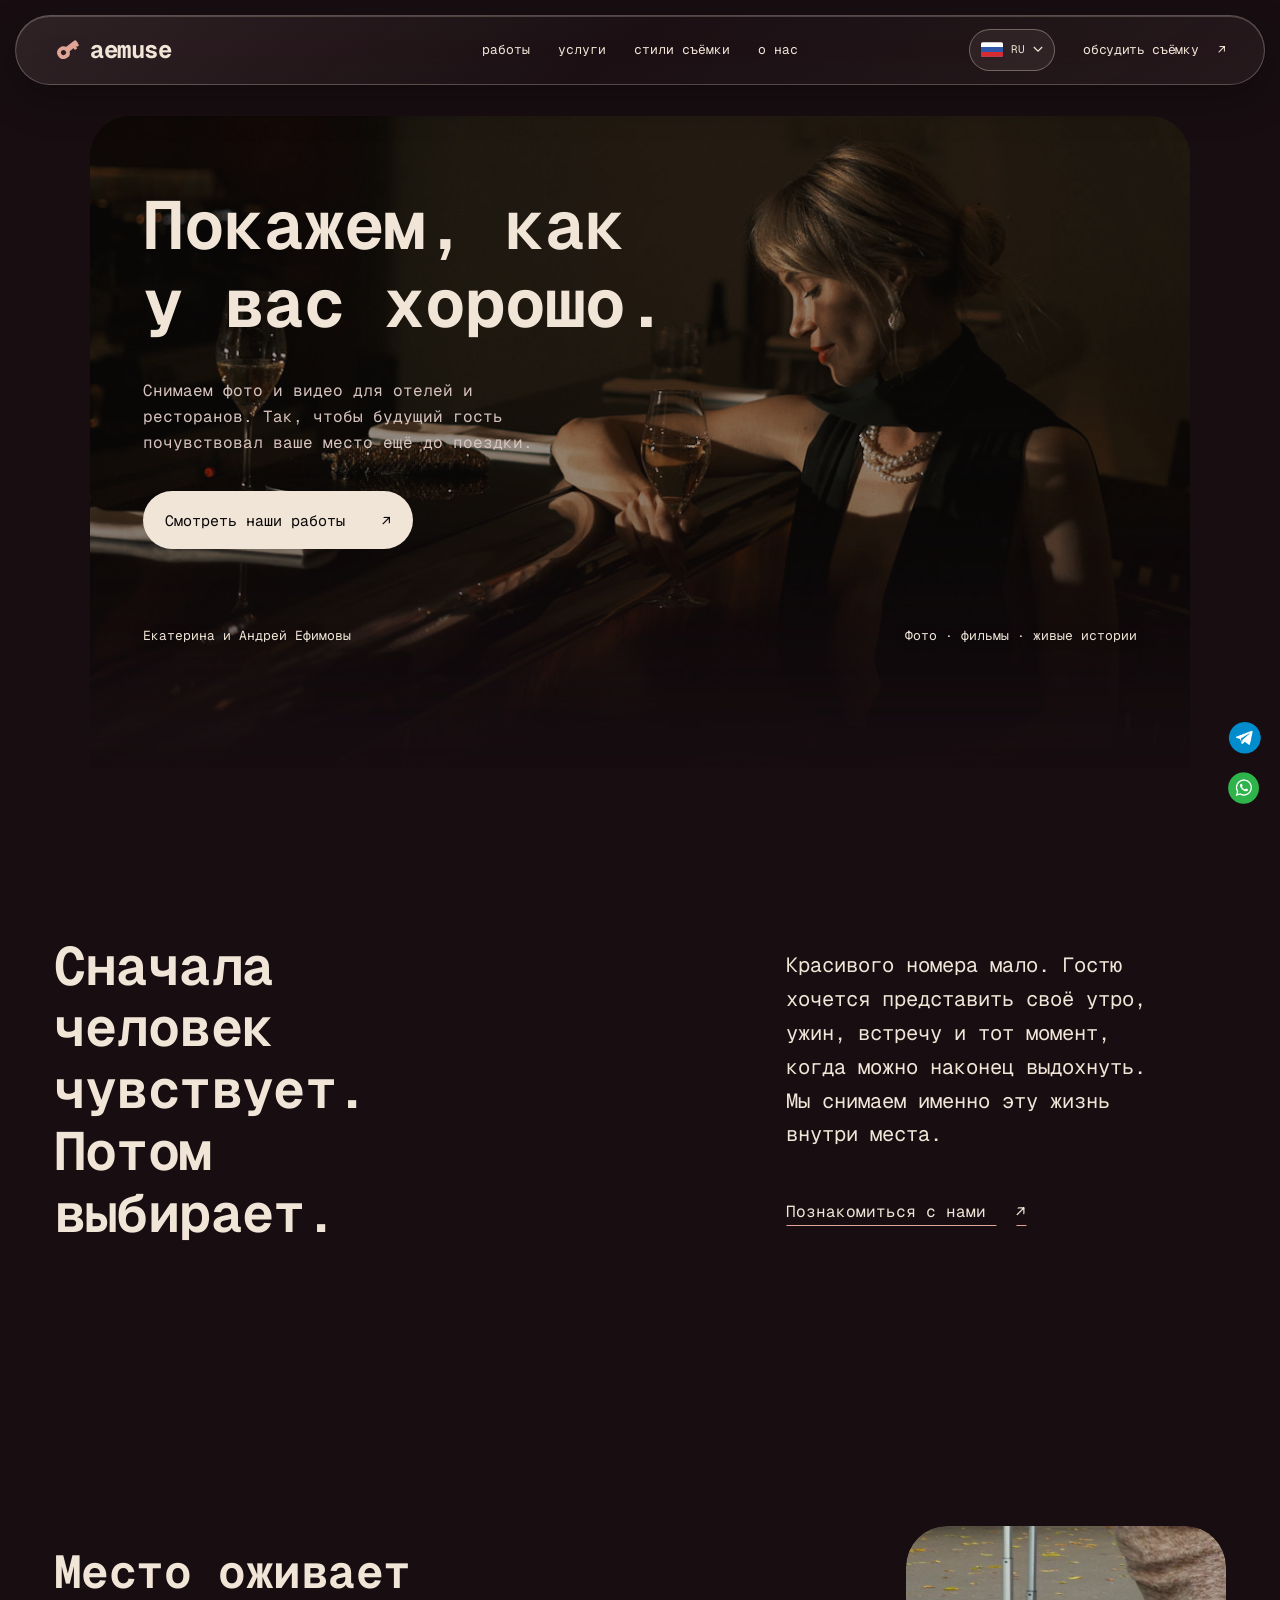
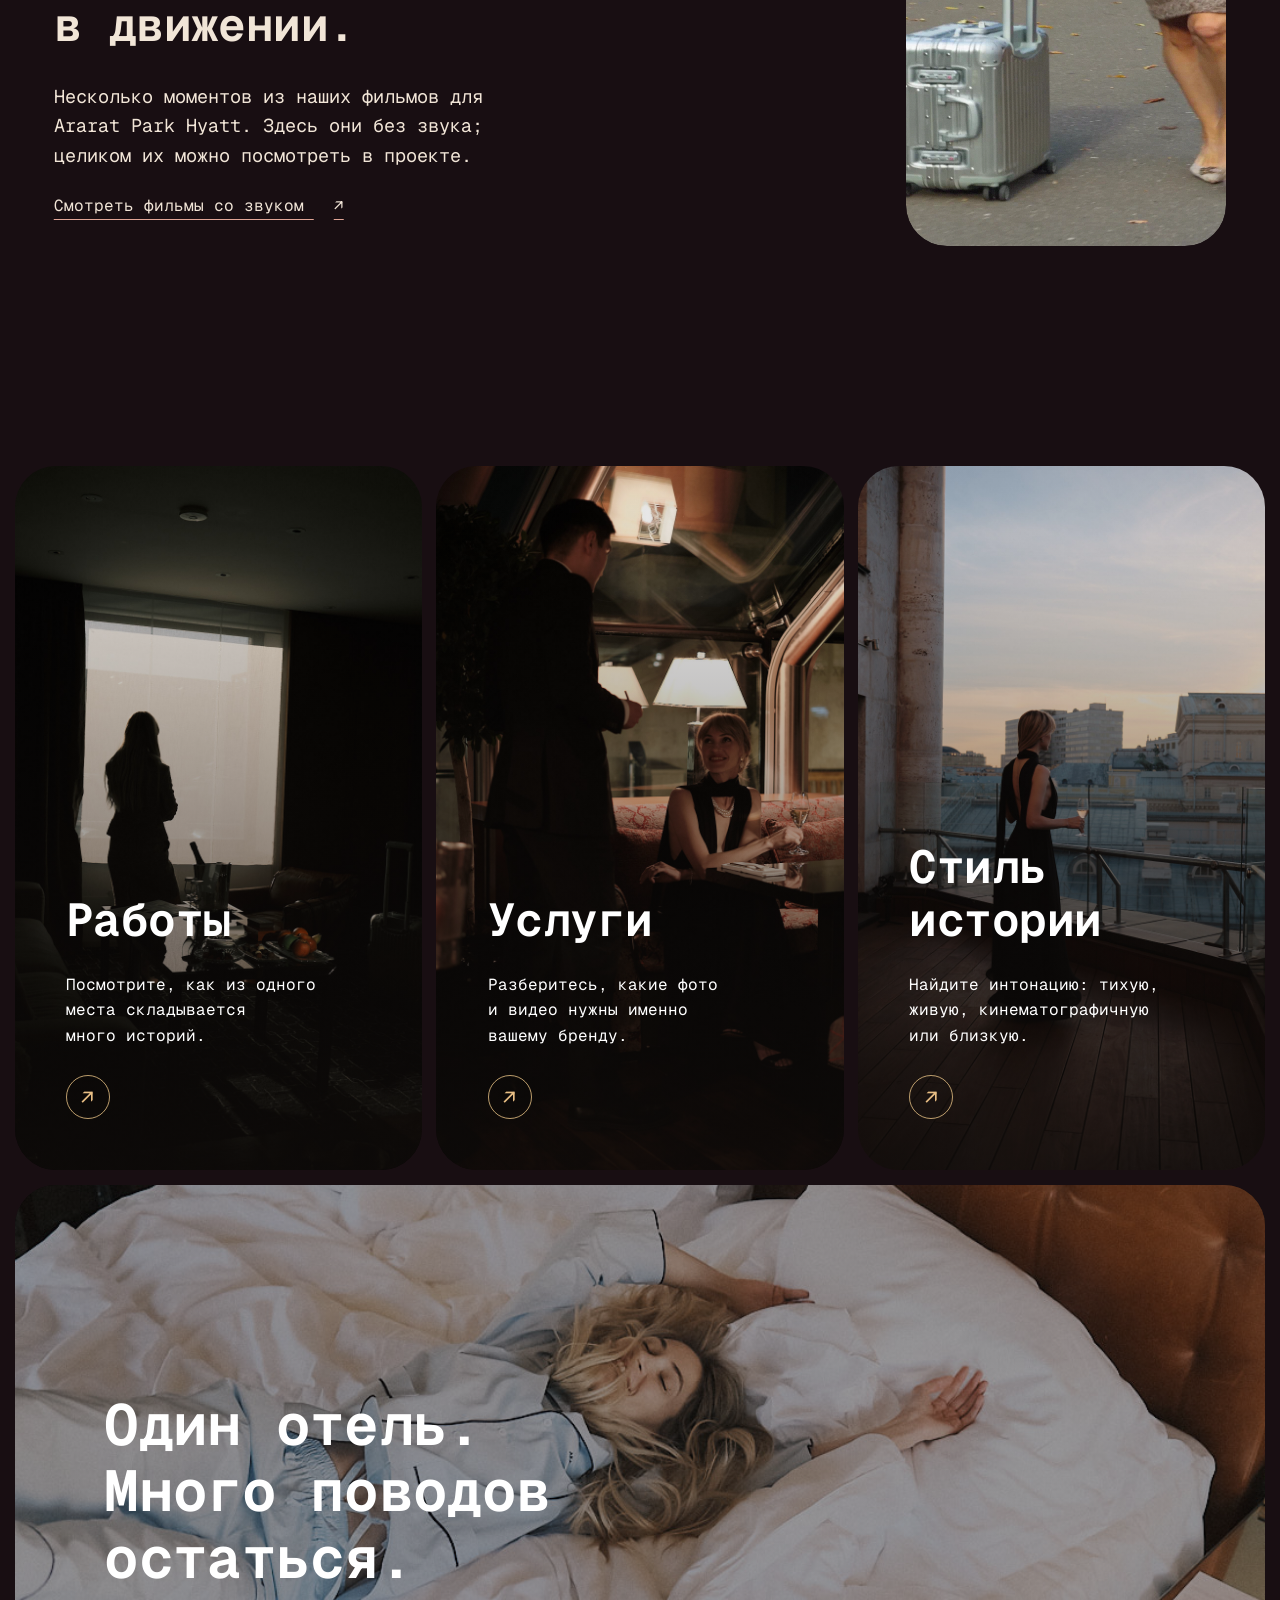
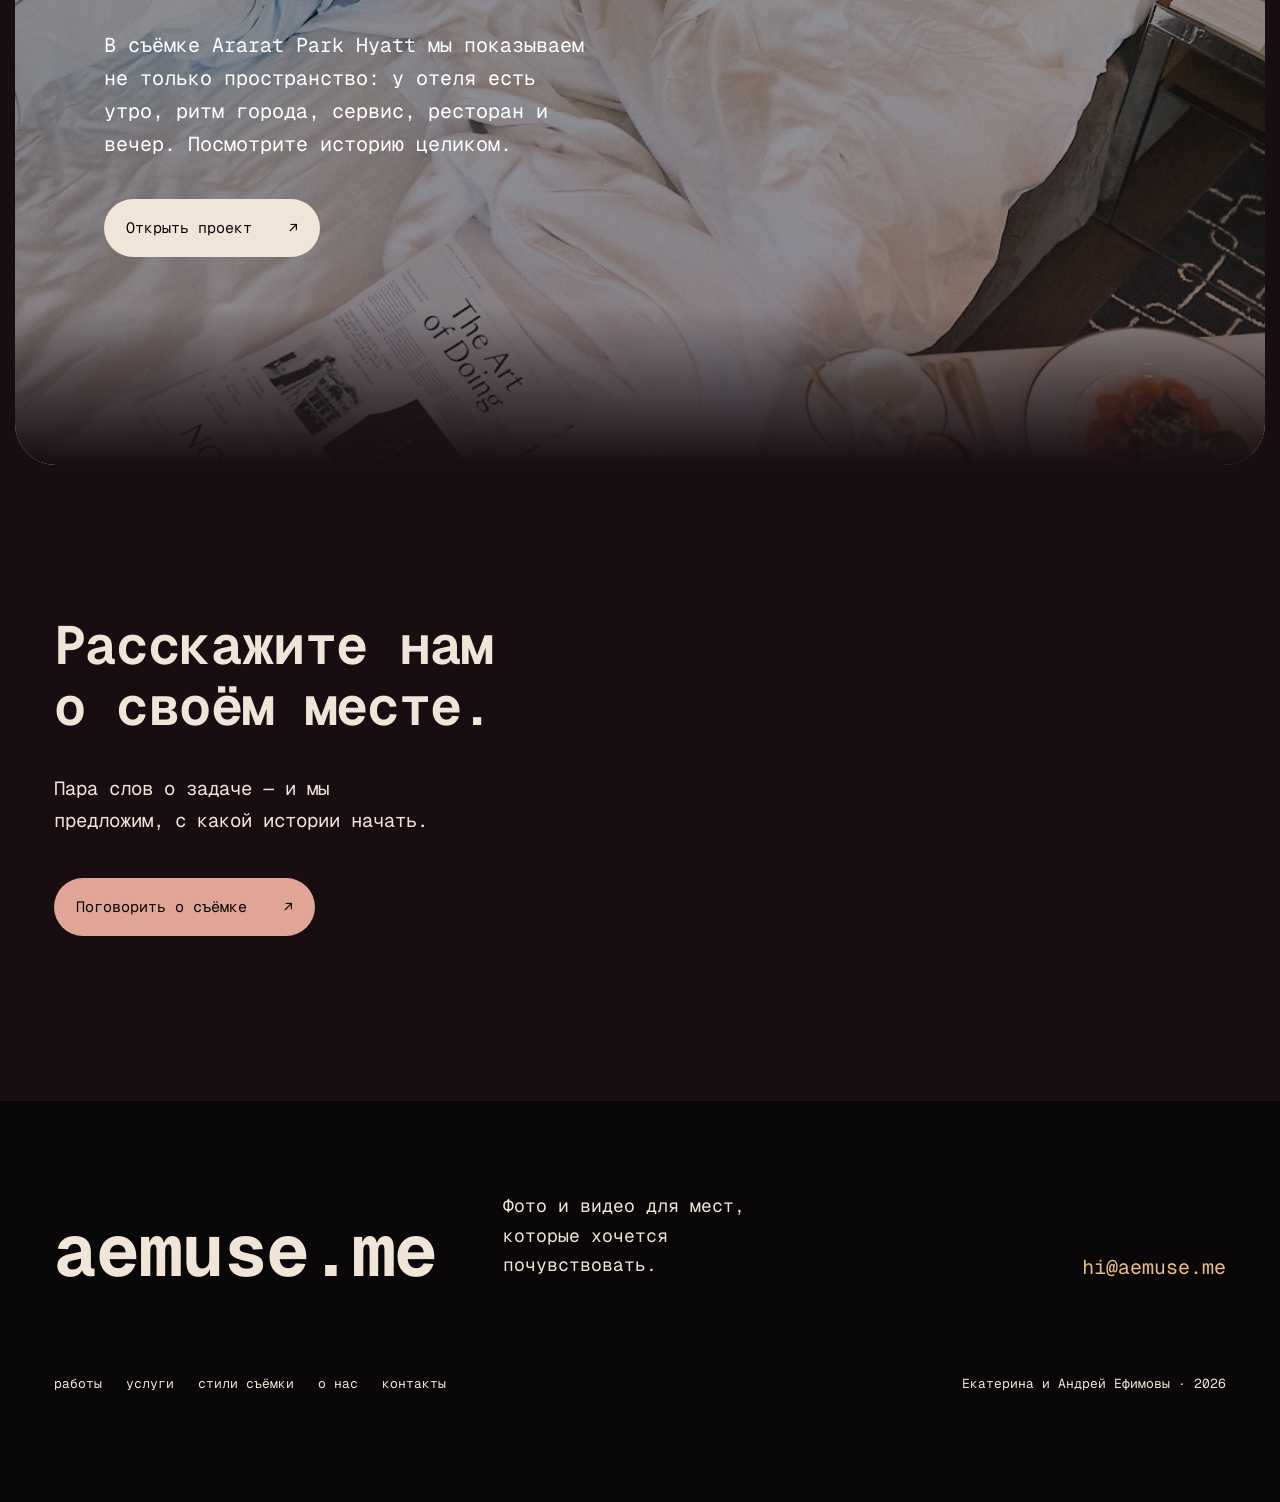
==== commit 20c914c6: "Add high-quality colour square motion excerpts" ====
--- a/index.html
+++ b/index.html
@@ -7,10 +7,11 @@
   <title>AEMUSE — фото и видео для индустрии гостеприимства</title>
   <link rel="icon" href="favicon.svg" type="image/svg+xml">
   <link rel="preload" href="fonts/geist-mono-variable.woff2" as="font" type="font/woff2" crossorigin>
-  <link rel="stylesheet" href="style.css?v=20261027c"><link rel="stylesheet" href="multi.css?v=20261027c"><link rel="stylesheet" href="bold.css?v=20261029h">
+  <link rel="stylesheet" href="style.css?v=20261027c"><link rel="stylesheet" href="multi.css?v=20261027c"><link rel="stylesheet" href="bold.css?v=20261029i">
   <script src="script.js?v=20261029b" defer></script><script src="i18n.js?v=20261029c" defer></script>
 </head>
 <body data-page="home" data-header-tone="light">
+  
   <header class="site-header" id="site-header"></header>
   <main id="top">
     <section class="hero mp-home-hero" data-tone="light" aria-labelledby="hero-title">
@@ -23,7 +24,7 @@
       <div class="mp-wrap mp-thesis-grid" data-enter><h2>Сначала человек чувствует. Потом выбирает.</h2><div><p>Красивого номера мало. Гостю хочется представить своё утро, ужин, встречу и тот момент, когда можно наконец выдохнуть. Мы снимаем именно эту жизнь внутри места.</p><a class="mp-line-link" href="about.html">Познакомиться с нами <span aria-hidden="true">↗</span></a></div></div>
     </section>
     <section class="mp-motion-preview" data-tone="dark" aria-labelledby="motion-title">
-      <div class="mp-wrap mp-motion-layout"><div class="mp-motion-heading"><h2 id="motion-title">Место оживает<br>в движении.</h2><p>Несколько моментов из наших фильмов для Ararat Park Hyatt. Здесь они без звука; целиком их можно посмотреть в проекте.</p><a class="mp-line-link" href="ararat.html#films">Смотреть фильмы со звуком <span aria-hidden="true">↗</span></a></div><figure class="mp-motion-frame"><img src="mux-arrival.webp" alt="Приезд гостьи в отель" width="360" height="640" loading="lazy"></figure></div>
+      <div class="mp-wrap mp-motion-layout"><div class="mp-motion-heading"><h2 id="motion-title">Место оживает<br>в движении.</h2><p>Несколько моментов из наших фильмов для Ararat Park Hyatt. Здесь они без звука; целиком их можно посмотреть в проекте.</p><a class="mp-line-link" href="ararat.html#films">Смотреть фильмы со звуком <span aria-hidden="true">↗</span></a></div><figure class="mp-motion-frame"><img src="mux-arrival-square.webp" alt="Приезд гостьи в отель" width="640" height="640" loading="lazy"></figure></div>
     </section>
     <section class="mp-entry-grid" data-tone="dark" aria-label="Разделы сайта">
       <a class="mp-entry mp-entry-work" href="work.html" data-enter><img src="media/ararat/LEON1042.jpg" alt="Гостья у окна отеля" width="1080" height="1440" loading="lazy"><h2>Работы</h2><p>Посмотрите, как из одного места складывается много историй.</p><span class="mp-entry-arrow" aria-hidden="true">↗</span></a>
--- a/bold.css
+++ b/bold.css
@@ -118,6 +118,7 @@
   .mp-footer-brand{font-size:clamp(42px,11.5vw,82px)}
 }
 
+
 /* One floating glass navigation surface on every page and over every photograph. */
 .site-header,.site-header[data-theme],.site-header[data-scrolled=true],.site-header.menu-open,.site-header.menu-open[data-theme]{top:var(--photo-gap);left:var(--photo-gap);right:var(--photo-gap);min-height:70px;padding:12px clamp(22px,3vw,48px);border:1px solid rgba(255,255,255,.68);border-radius:var(--photo-radius);background:linear-gradient(155deg,rgba(255,255,255,.2),rgba(255,255,255,.02) 48%,rgba(255,255,255,.08)),rgba(247,242,233,.62);color:var(--ink);box-shadow:0 14px 38px rgba(33,27,24,.12),inset 0 1px 0 rgba(255,255,255,.7);backdrop-filter:blur(18px) saturate(1.6) contrast(1.08);-webkit-backdrop-filter:blur(18px) saturate(1.6) contrast(1.08)}
 body[data-page=styles]{background:var(--warm)}
@@ -385,3 +386,14 @@
   body[data-page=work] .mp-work-open .mp-work-hero{height:clamp(480px,65svh,640px)}
   body[data-page=work] .mp-work-open .mp-work-hero h1{font-size:clamp(32px,7.2vw,46px)}
 }
+
+/* Full-colour square excerpts rendered directly from the Mux masters at 640px. */
+.mp-motion-frame,.mp-inline-motion,
+.mp-service-detail figure.mp-inline-motion,
+body[data-page=styles] .mp-style-story figure.mp-inline-motion{aspect-ratio:1}
+.mp-motion-frame img,.mp-inline-motion img,
+.mp-service-detail figure.mp-inline-motion img,
+body[data-page=styles] .mp-style-story figure.mp-inline-motion img{
+  width:100%;height:100%;aspect-ratio:1;object-fit:cover;filter:none
+}
+.mp-motion-frame::after,.mp-inline-motion::after{opacity:.08}
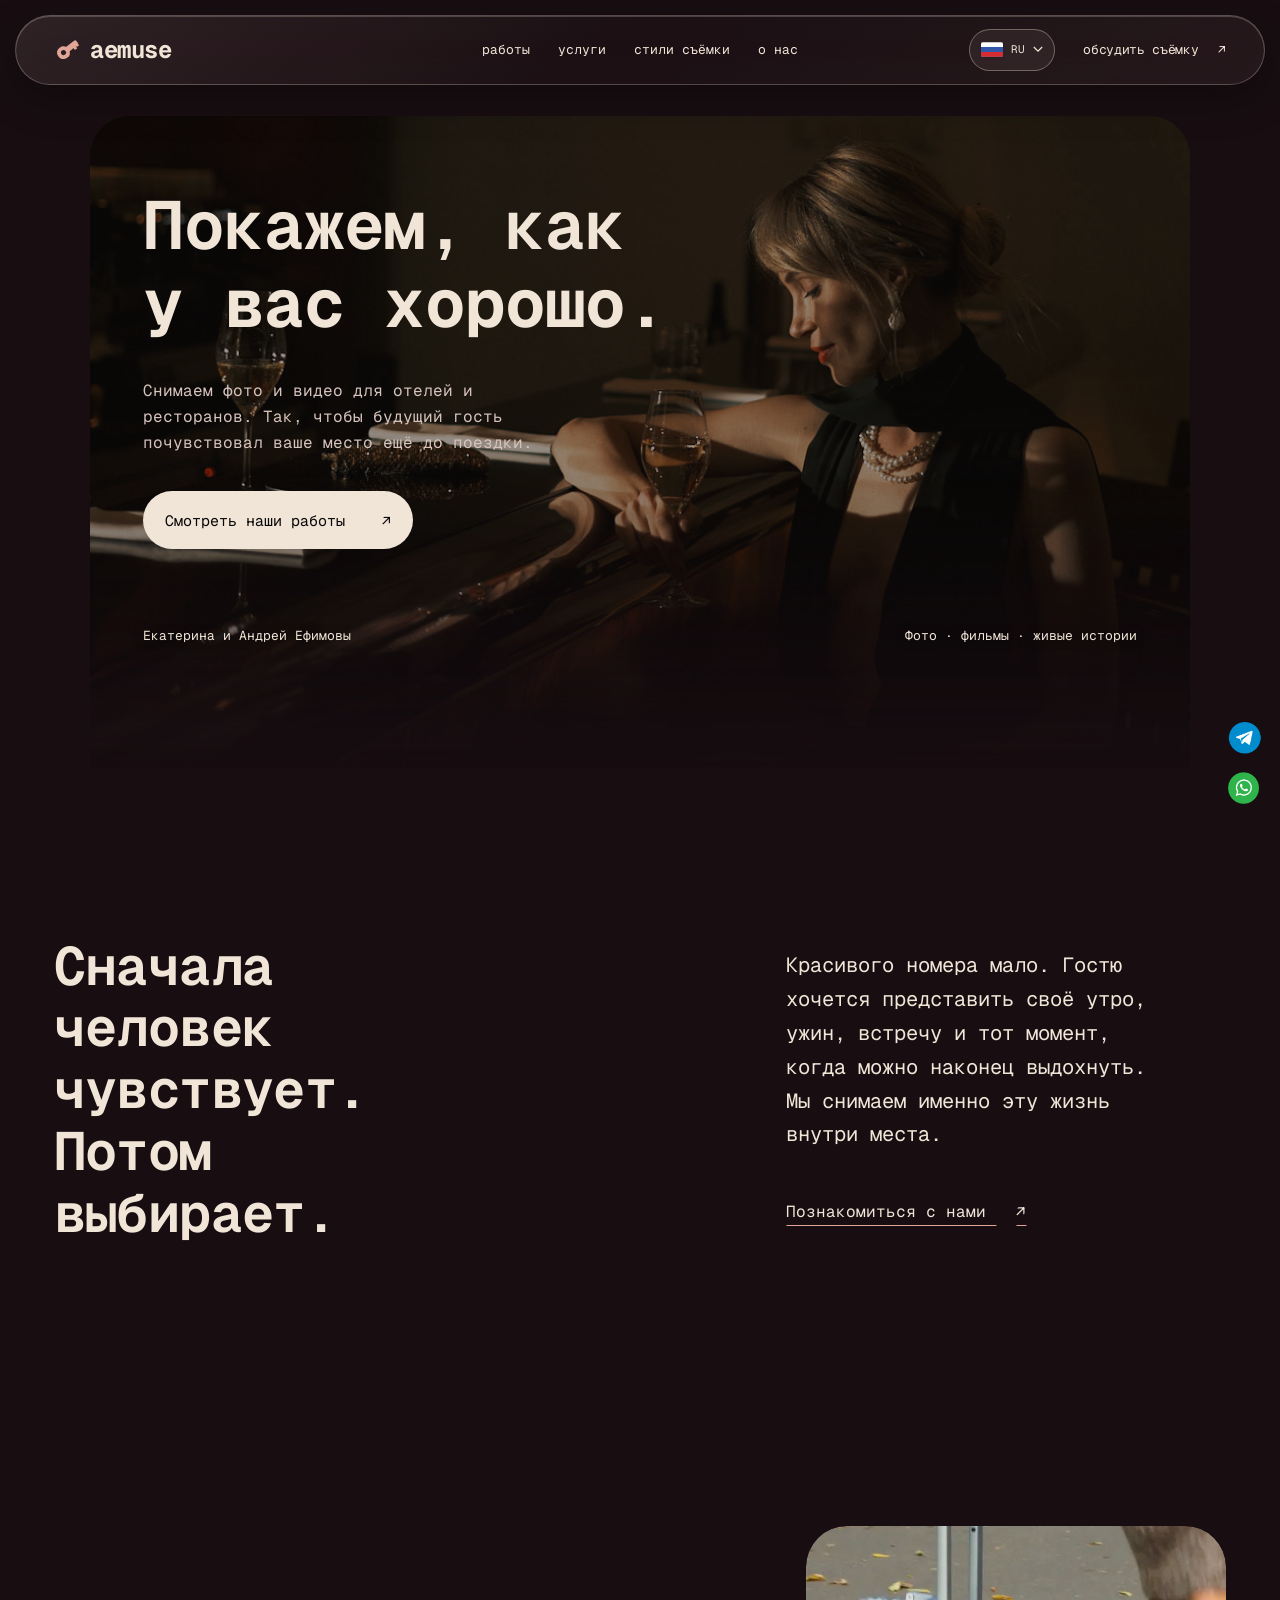
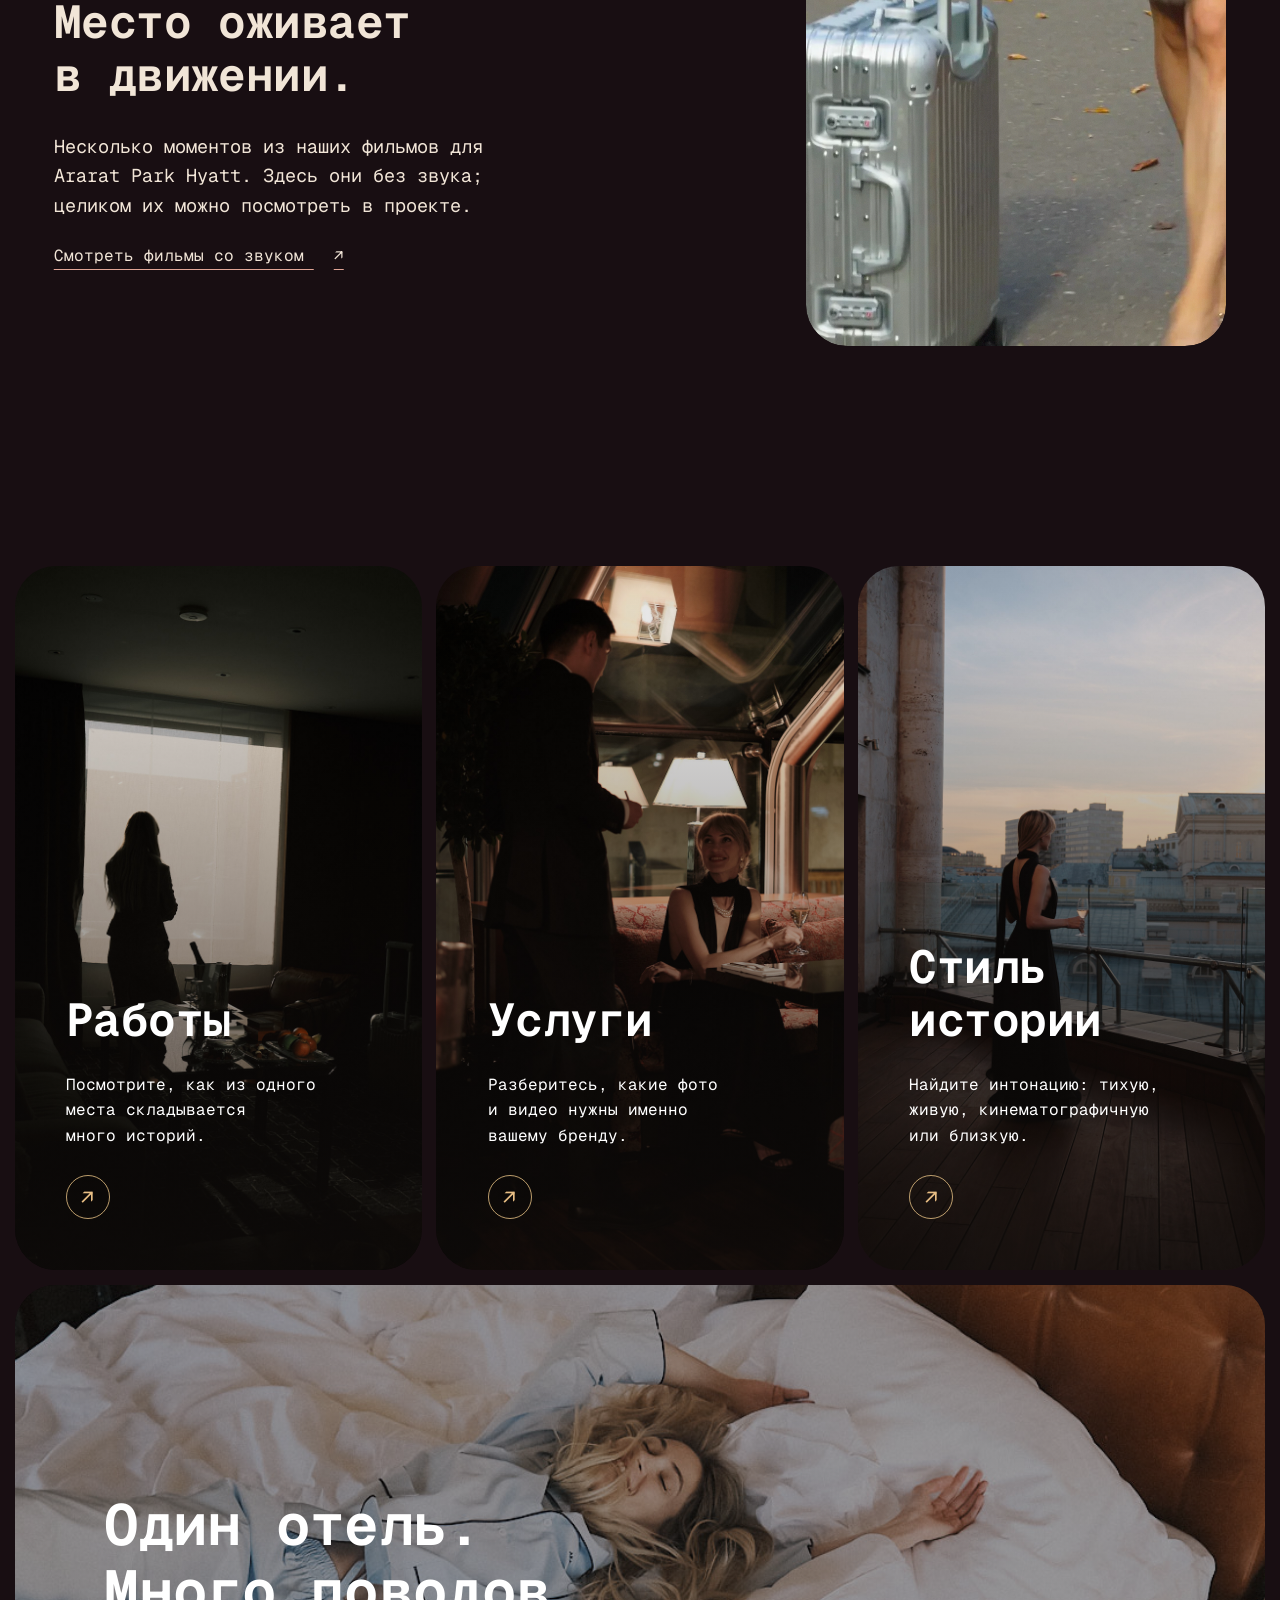
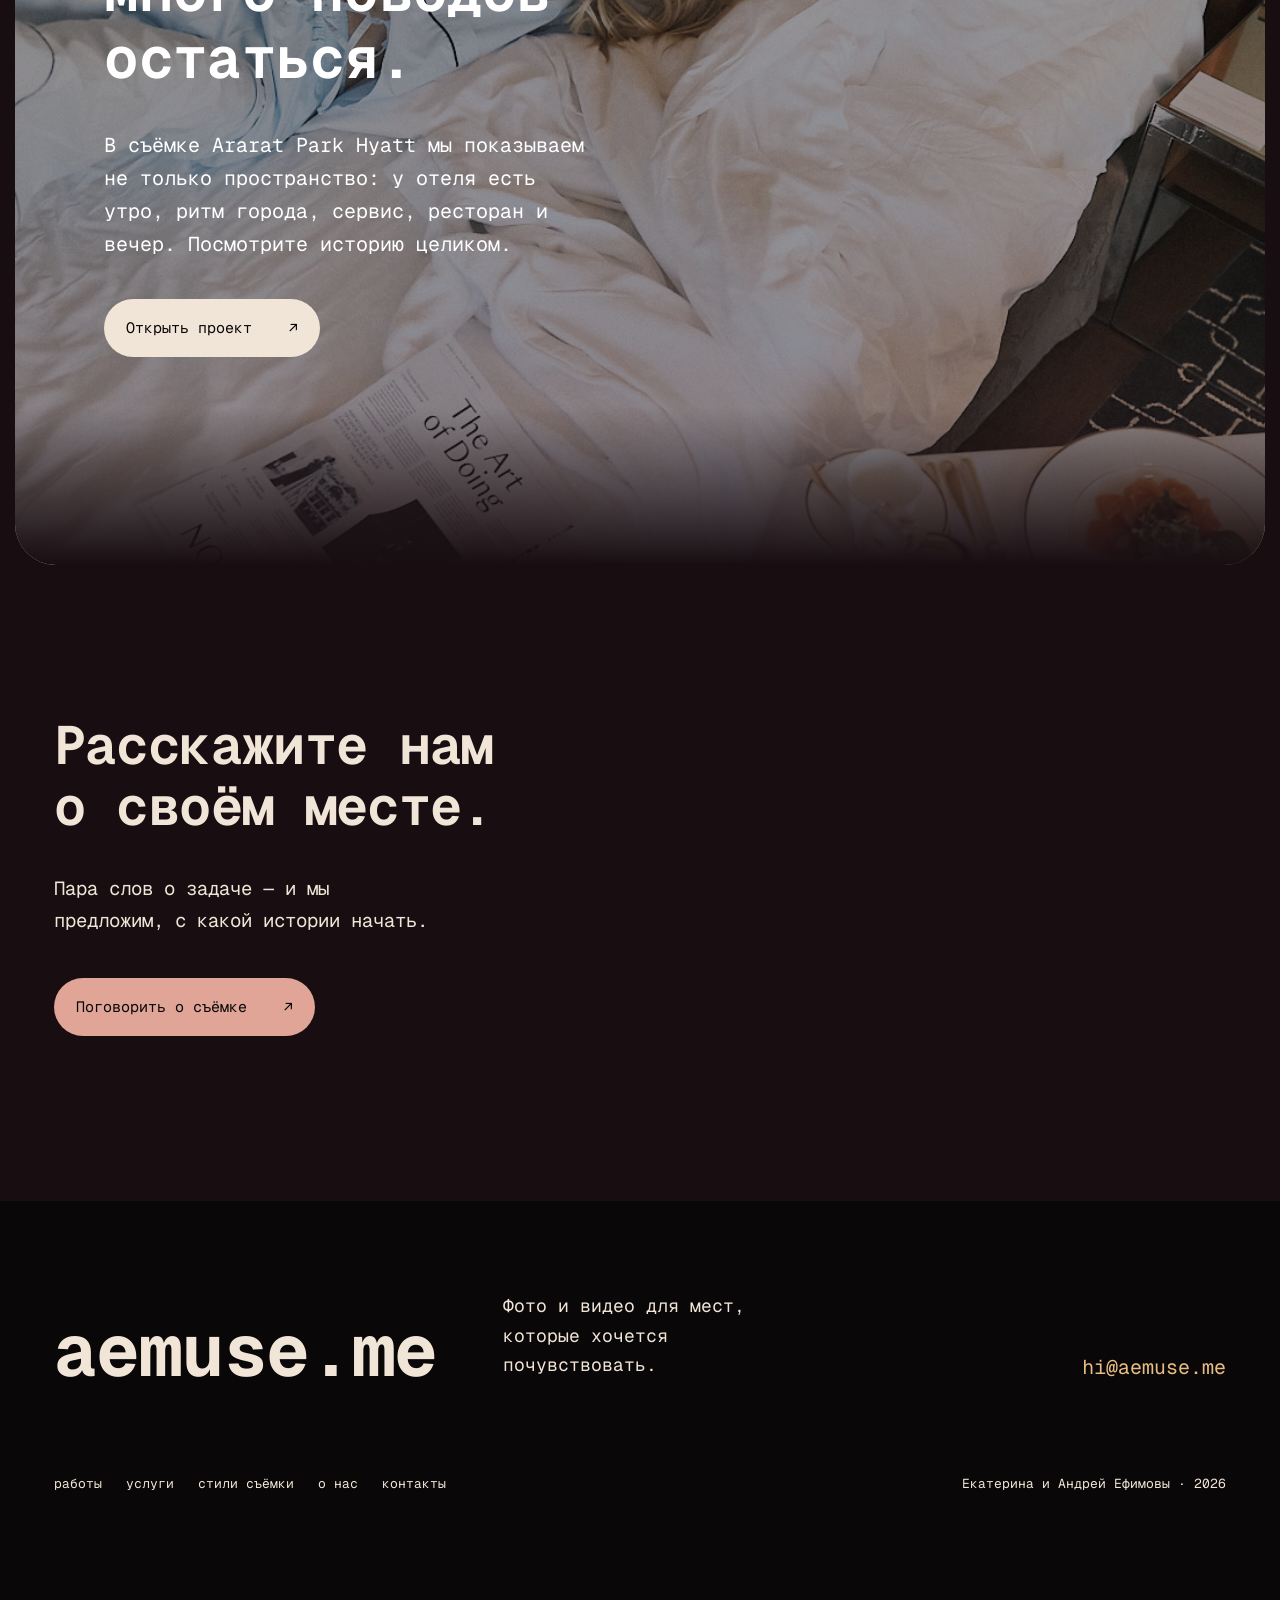
==== commit 3ad8083d: "Add six square film scenes and DE ES PT languages" ====
--- a/index.html
+++ b/index.html
@@ -7,11 +7,10 @@
   <title>AEMUSE — фото и видео для индустрии гостеприимства</title>
   <link rel="icon" href="favicon.svg" type="image/svg+xml">
   <link rel="preload" href="fonts/geist-mono-variable.woff2" as="font" type="font/woff2" crossorigin>
-  <link rel="stylesheet" href="style.css?v=20261027c"><link rel="stylesheet" href="multi.css?v=20261027c"><link rel="stylesheet" href="bold.css?v=20261029i">
-  <script src="script.js?v=20261029b" defer></script><script src="i18n.js?v=20261029c" defer></script>
+  <link rel="stylesheet" href="style.css?v=20261027c"><link rel="stylesheet" href="multi.css?v=20261027c"><link rel="stylesheet" href="bold.css?v=20261030a">
+  <script src="script.js?v=20261030a" defer></script><script src="i18n-extra.js?v=20261030a" defer></script><script src="i18n.js?v=20261030a" defer></script>
 </head>
 <body data-page="home" data-header-tone="light">
-  
   <header class="site-header" id="site-header"></header>
   <main id="top">
     <section class="hero mp-home-hero" data-tone="light" aria-labelledby="hero-title">
@@ -24,7 +23,7 @@
       <div class="mp-wrap mp-thesis-grid" data-enter><h2>Сначала человек чувствует. Потом выбирает.</h2><div><p>Красивого номера мало. Гостю хочется представить своё утро, ужин, встречу и тот момент, когда можно наконец выдохнуть. Мы снимаем именно эту жизнь внутри места.</p><a class="mp-line-link" href="about.html">Познакомиться с нами <span aria-hidden="true">↗</span></a></div></div>
     </section>
     <section class="mp-motion-preview" data-tone="dark" aria-labelledby="motion-title">
-      <div class="mp-wrap mp-motion-layout"><div class="mp-motion-heading"><h2 id="motion-title">Место оживает<br>в движении.</h2><p>Несколько моментов из наших фильмов для Ararat Park Hyatt. Здесь они без звука; целиком их можно посмотреть в проекте.</p><a class="mp-line-link" href="ararat.html#films">Смотреть фильмы со звуком <span aria-hidden="true">↗</span></a></div><figure class="mp-motion-frame"><img src="mux-arrival-square.webp" alt="Приезд гостьи в отель" width="640" height="640" loading="lazy"></figure></div>
+      <div class="mp-wrap mp-motion-layout"><div class="mp-motion-heading"><h2 id="motion-title">Место оживает<br>в движении.</h2><p>Несколько моментов из наших фильмов для Ararat Park Hyatt. Здесь они без звука; целиком их можно посмотреть в проекте.</p><a class="mp-line-link" href="ararat.html#films">Смотреть фильмы со звуком <span aria-hidden="true">↗</span></a></div><figure class="mp-motion-frame"><img src="mux-arrival-crop.webp" alt="Приезд гостьи в отель" width="640" height="640" loading="lazy"></figure></div>
     </section>
     <section class="mp-entry-grid" data-tone="dark" aria-label="Разделы сайта">
       <a class="mp-entry mp-entry-work" href="work.html" data-enter><img src="media/ararat/LEON1042.jpg" alt="Гостья у окна отеля" width="1080" height="1440" loading="lazy"><h2>Работы</h2><p>Посмотрите, как из одного места складывается много историй.</p><span class="mp-entry-arrow" aria-hidden="true">↗</span></a>
--- a/bold.css
+++ b/bold.css
@@ -321,22 +321,22 @@
 /* Keep the five moving excerpts attached to the story they illustrate. */
 :root{--night:#090708;--warm:#180e12}
 body,main,.mp-work-open,.mp-work-intro,.mp-motion-preview,.mp-style-story,.mp-case-gallery,.mp-case-scene,.mp-process,.mp-style-choice{background-color:var(--warm)}
-.mp-motion-layout{display:grid;grid-template-columns:minmax(0,1fr) minmax(220px,320px);gap:clamp(55px,10vw,170px);align-items:center;padding-block:clamp(70px,9vw,130px)}
+.mp-motion-layout{display:grid;grid-template-columns:minmax(0,1fr) minmax(280px,420px);gap:clamp(55px,8vw,140px);align-items:center;padding-block:clamp(70px,9vw,130px)}
 .mp-motion-layout .mp-motion-heading{display:block;margin:0}
 .mp-motion-layout .mp-motion-heading p{max-width:42ch;margin-top:30px}
-.mp-motion-layout .mp-motion-frame{width:100%;max-width:320px;justify-self:center}
-.mp-work-intro .mp-work-intro-layout{display:grid;grid-template-columns:minmax(0,1fr) minmax(210px,315px);gap:clamp(50px,8vw,140px);align-items:center;padding-block:clamp(70px,8vw,125px)}
+.mp-motion-layout .mp-motion-frame{width:100%;max-width:420px;justify-self:center}
+.mp-work-intro .mp-work-intro-layout{display:grid;grid-template-columns:minmax(0,1fr) minmax(280px,420px);gap:clamp(50px,8vw,140px);align-items:center;padding-block:clamp(70px,8vw,125px)}
 .mp-work-intro .mp-work-intro-copy{display:grid;grid-template-columns:1fr;gap:24px;align-content:center}
 .mp-work-intro .mp-work-intro-copy p{max-width:45ch}
-.mp-work-intro .mp-motion-frame{width:100%;max-width:315px;justify-self:center}
-.mp-case-scene figure.mp-inline-motion{width:min(100%,315px);margin:0;justify-self:center;overflow:hidden;border-radius:var(--photo-radius);background:transparent}
+.mp-work-intro .mp-motion-frame{width:100%;max-width:420px;justify-self:center}
+.mp-case-scene figure.mp-inline-motion{width:min(100%,420px);margin:0;justify-self:center;overflow:hidden;border-radius:var(--photo-radius);background:transparent}
 .mp-case-pair.mp-case-pair--three{display:grid;grid-template-columns:repeat(3,minmax(0,320px));gap:clamp(16px,3vw,46px);align-items:center;justify-content:center}
 .mp-case-pair.mp-case-pair--three img,.mp-case-pair.mp-case-pair--three img:nth-child(2){display:block;width:100%;height:auto;max-height:none;margin:0;object-fit:contain;border-radius:var(--photo-radius)}
 .mp-case-pair.mp-case-pair--three img:nth-child(2){transform:translateY(34px)}
 .mp-motion-frame,.mp-inline-motion,body[data-page=styles] .mp-style-story figure.mp-inline-motion,.mp-service-detail figure.mp-inline-motion{overflow:hidden;border-radius:var(--photo-radius);background:transparent;box-shadow:none}
 .mp-motion-frame img,.mp-inline-motion img{background:transparent;border-radius:inherit}
 .mp-motion-frame::after,.mp-inline-motion::after{border-radius:inherit;opacity:.28;background-size:120px 120px}
-body[data-page=styles] .mp-style-story figure.mp-inline-motion{max-width:315px}
+body[data-page=styles] .mp-style-story figure.mp-inline-motion{max-width:420px}
 body[data-page=styles] .mp-style-story figure.mp-inline-motion img{border-radius:inherit}
 
 /* The opening photograph and the adjacent film share one height. Only the copy area is shaded. */
@@ -379,7 +379,7 @@
   body[data-page=work] .mp-featured-project>img{width:min(100%,470px);align-self:center}
   body[data-page=work] .mp-featured-project>div{width:100%;padding:0}
   .mp-motion-layout,.mp-work-intro .mp-work-intro-layout{display:flex;flex-direction:column;align-items:stretch;gap:38px;padding-block:70px}
-  .mp-motion-layout .mp-motion-frame,.mp-work-intro .mp-motion-frame{width:min(75vw,300px);align-self:center}
+  .mp-motion-layout .mp-motion-frame,.mp-work-intro .mp-motion-frame{width:min(88vw,420px);align-self:center}
   .mp-case-pair.mp-case-pair--three{grid-template-columns:repeat(2,minmax(0,1fr))}
   .mp-case-pair.mp-case-pair--three img:nth-child(2){transform:none}
   .mp-case-pair.mp-case-pair--three img:last-child{grid-column:2;margin-top:-20px}
@@ -387,13 +387,20 @@
   body[data-page=work] .mp-work-open .mp-work-hero h1{font-size:clamp(32px,7.2vw,46px)}
 }
 
-/* Full-colour square excerpts rendered directly from the Mux masters at 640px. */
+/* Centrally cropped source frames keep subjects in proportion at every viewport. */
 .mp-motion-frame,.mp-inline-motion,
 .mp-service-detail figure.mp-inline-motion,
 body[data-page=styles] .mp-style-story figure.mp-inline-motion{aspect-ratio:1}
+.mp-service-detail figure.mp-inline-motion{width:min(100%,440px)}
+body[data-page=styles] .mp-style-story figure.mp-inline-motion{width:min(100%,420px);max-width:420px}
 .mp-motion-frame img,.mp-inline-motion img,
 .mp-service-detail figure.mp-inline-motion img,
 body[data-page=styles] .mp-style-story figure.mp-inline-motion img{
   width:100%;height:100%;aspect-ratio:1;object-fit:cover;filter:none
 }
 .mp-motion-frame::after,.mp-inline-motion::after{opacity:.08}
+@media(max-width:760px){
+  .mp-service-detail figure.mp-inline-motion,
+  body[data-page=styles] .mp-style-story figure.mp-inline-motion,
+  .mp-case-scene figure.mp-inline-motion{width:min(88vw,420px)}
+}
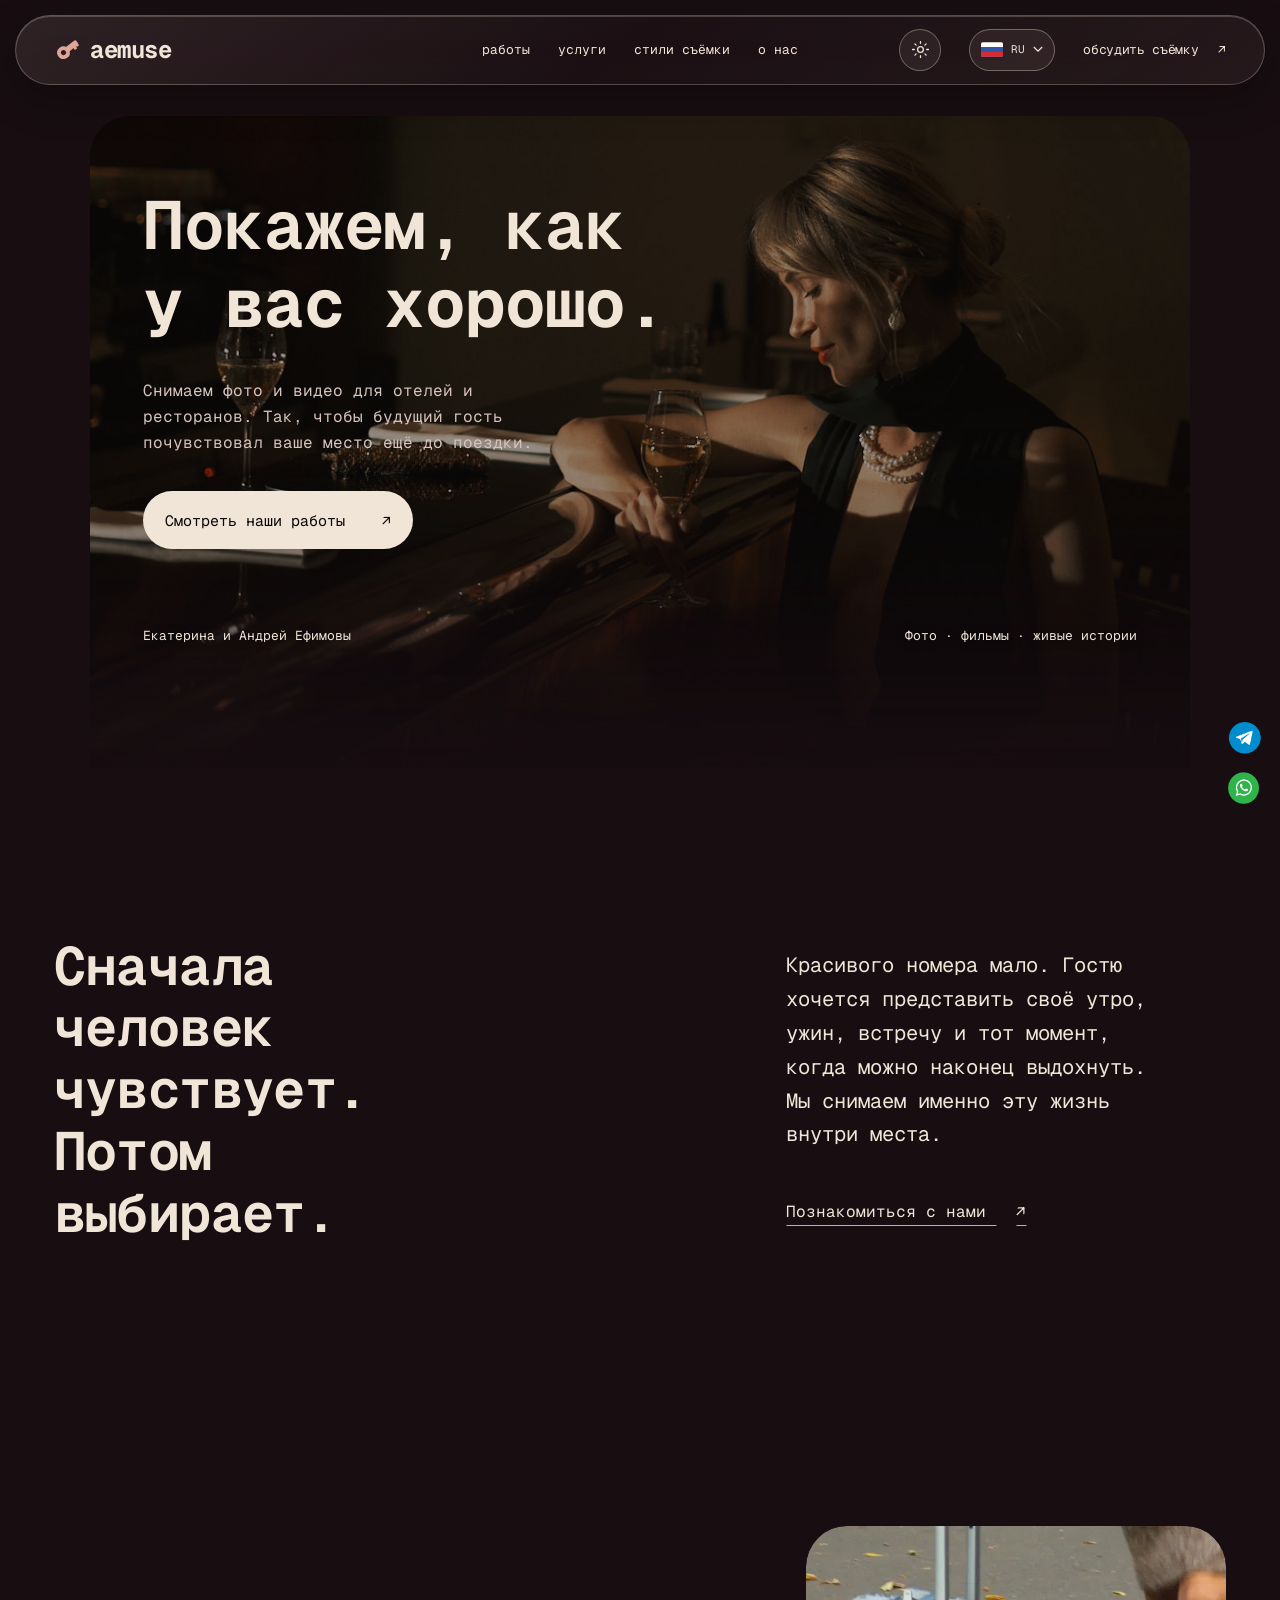
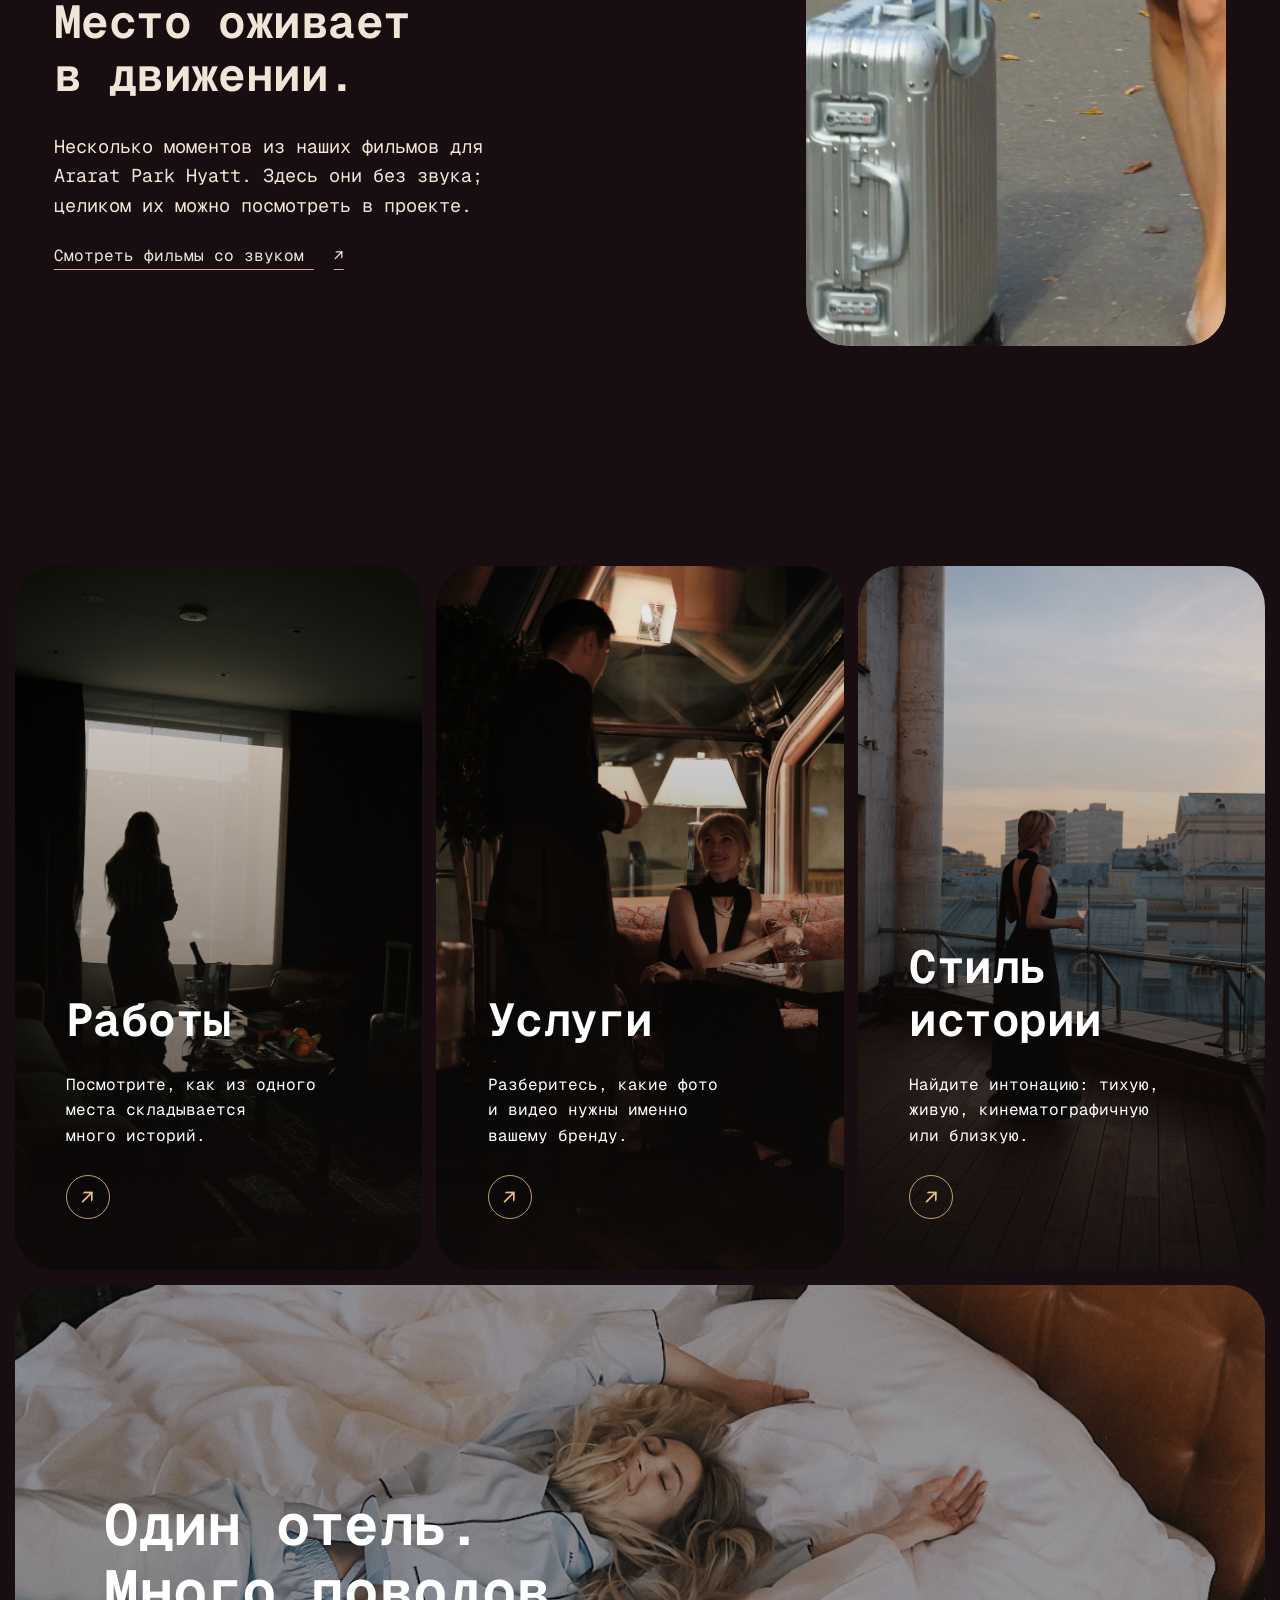
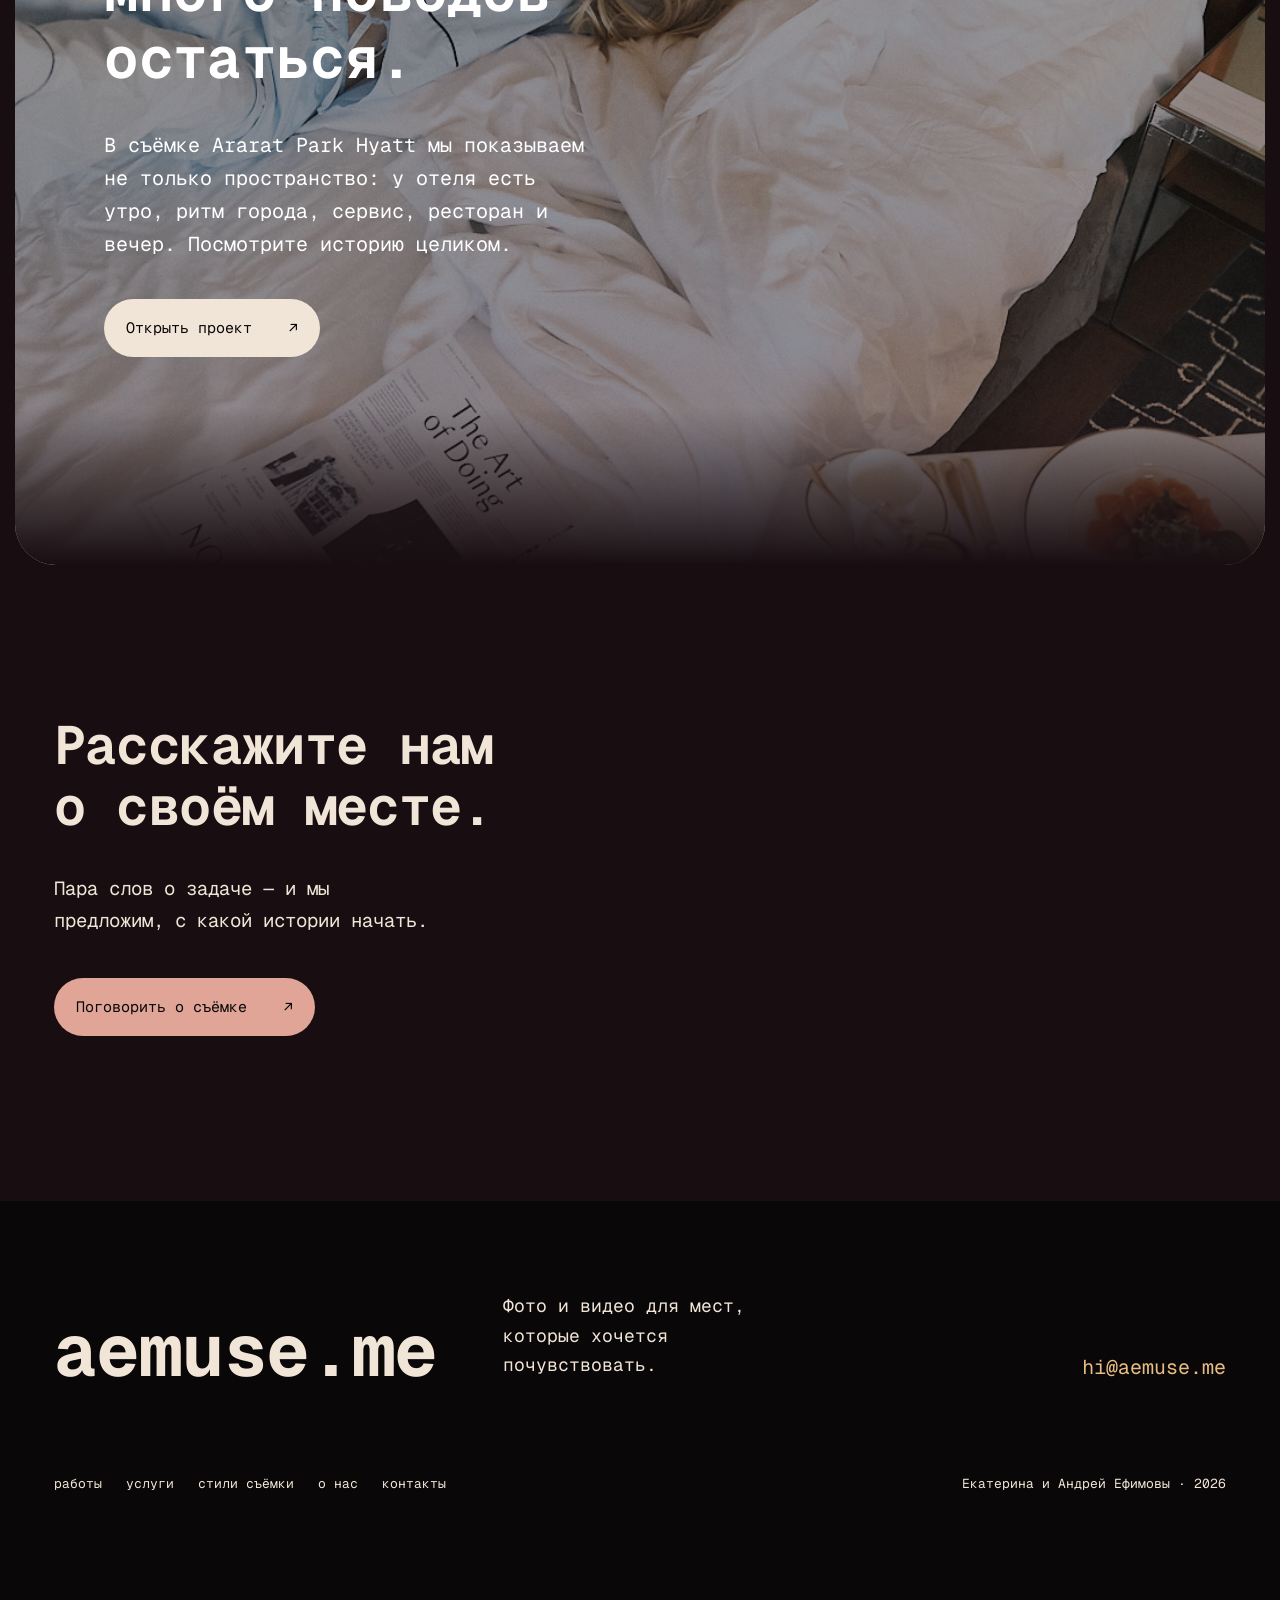
==== commit b24e6a91: "Add persistent light and dark themes across AEMUSE" ====
--- a/index.html
+++ b/index.html
@@ -7,8 +7,8 @@
   <title>AEMUSE — фото и видео для индустрии гостеприимства</title>
   <link rel="icon" href="favicon.svg" type="image/svg+xml">
   <link rel="preload" href="fonts/geist-mono-variable.woff2" as="font" type="font/woff2" crossorigin>
-  <link rel="stylesheet" href="style.css?v=20261027c"><link rel="stylesheet" href="multi.css?v=20261027c"><link rel="stylesheet" href="bold.css?v=20261030a">
-  <script src="script.js?v=20261030a" defer></script><script src="i18n-extra.js?v=20261030a" defer></script><script src="i18n.js?v=20261030a" defer></script>
+  <script>try{document.documentElement.dataset.siteTheme=localStorage.getItem('aemuse-theme')==='light'?'light':'dark'}catch{document.documentElement.dataset.siteTheme='dark'}</script><link rel="stylesheet" href="style.css?v=20261027c"><link rel="stylesheet" href="multi.css?v=20261027c"><link rel="stylesheet" href="bold.css?v=20261030a"><link rel="stylesheet" href="theme.css?v=20261105a">
+  <script src="script.js?v=20261105a" defer></script><script src="i18n-extra.js?v=20261030b" defer></script><script src="i18n.js?v=20261105a" defer></script>
 </head>
 <body data-page="home" data-header-tone="light">
   <header class="site-header" id="site-header"></header>
--- a/bold.css
+++ b/bold.css
@@ -404,3 +404,26 @@
   body[data-page=styles] .mp-style-story figure.mp-inline-motion,
   .mp-case-scene figure.mp-inline-motion{width:min(88vw,420px)}
 }
+
+/* Four complete chapters replace the small photo links in the work page. */
+.mp-story-list{margin-top:clamp(55px,7vw,105px)}
+.mp-story-row{display:grid;grid-template-columns:minmax(0,1fr) minmax(0,430px);gap:clamp(38px,8vw,150px);align-items:center;min-height:clamp(490px,49vw,680px);padding:clamp(34px,5vw,78px) clamp(0px,4vw,60px);border-top:1px solid rgba(241,229,215,.22)}
+.mp-story-row:last-child{border-bottom:1px solid rgba(241,229,215,.22)}
+.mp-story-row:nth-child(even){grid-template-columns:minmax(0,430px) minmax(0,1fr)}
+.mp-story-row:nth-child(even) .mp-story-motion{grid-column:1;grid-row:1}
+.mp-story-row:nth-child(even) .mp-story-copy{grid-column:2;grid-row:1}
+.mp-story-copy{max-width:480px}
+.mp-story-number{display:block;margin-bottom:clamp(25px,4vw,60px);color:var(--wine);font-size:12px;letter-spacing:.09em}
+.mp-story-copy h3{max-width:14ch;margin:0 0 30px;font-size:clamp(29px,3.1vw,48px);line-height:1.13;font-weight:700;letter-spacing:-.055em}
+.mp-story-copy p{max-width:39ch;margin:0 0 38px;color:var(--paper);font-size:clamp(15px,1.18vw,18px);line-height:1.65}
+.mp-story-copy .mp-line-link{display:inline-block;font-size:14px}
+.mp-story-motion{width:100%;max-width:430px;aspect-ratio:1;margin:0;overflow:hidden;border-radius:var(--photo-radius);justify-self:center;background:var(--night)}
+.mp-story-motion img{display:block;width:100%;height:100%;object-fit:cover;object-position:center}
+@media(max-width:760px){
+  .mp-story-row,.mp-story-row:nth-child(even){display:flex;flex-direction:column;align-items:stretch;gap:35px;min-height:0;padding:55px 0}
+  .mp-story-row:nth-child(even) .mp-story-motion,.mp-story-row:nth-child(even) .mp-story-copy{grid-column:auto;grid-row:auto}
+  .mp-story-number{margin-bottom:22px}
+  .mp-story-copy h3{margin-bottom:20px}
+  .mp-story-copy p{margin-bottom:22px}
+  .mp-story-motion{width:min(100%,430px);align-self:center}
+}
--- a/theme.css
+++ b/theme.css
@@ -0,0 +1,69 @@
+/* AEMUSE has two editorial palettes. Photographs and film frames keep their own contrast. */
+:root{color-scheme:dark}
+.theme-toggle{display:grid;place-items:center;flex:none;width:42px;height:42px;padding:0;border:1px solid rgba(241,229,215,.35);border-radius:50%;background:rgba(241,229,215,.07);color:inherit;cursor:pointer;transition:background .25s ease,border-color .25s ease,transform .25s ease}
+.theme-toggle svg{grid-area:1/1;width:19px;height:19px;transition:opacity .25s ease,transform .35s ease}
+.theme-icon-moon{opacity:0;transform:rotate(-35deg) scale(.7)}
+.theme-icon-sun{opacity:1;transform:rotate(0) scale(1)}
+.theme-toggle:hover{background:rgba(241,229,215,.17);transform:rotate(12deg)}
+.theme-toggle:focus-visible{outline:2px solid var(--brass);outline-offset:4px}
+:root[data-site-theme=light]{color-scheme:light;--night:#160f12;--warm:#eee7df;--paper:#f9f3eb;--ink:#2b2021;--pale:#6f5b60;--wine:#823d4c;--brass:#a46c3f}
+:root[data-site-theme=light] .theme-icon-sun{opacity:0;transform:rotate(35deg) scale(.7)}
+:root[data-site-theme=light] .theme-icon-moon{opacity:1;transform:rotate(0) scale(1)}
+:root[data-site-theme=light] body,
+:root[data-site-theme=light] main,
+:root[data-site-theme=light] .mp-work-open,
+:root[data-site-theme=light] .mp-work-intro,
+:root[data-site-theme=light] .mp-motion-preview,
+:root[data-site-theme=light] .mp-style-story,
+:root[data-site-theme=light] .mp-case-gallery,
+:root[data-site-theme=light] .mp-case-scene,
+:root[data-site-theme=light] .mp-process,
+:root[data-site-theme=light] .mp-style-choice{background-color:var(--warm);color:var(--ink)}
+:root[data-site-theme=light] body[data-case=ararat],
+:root[data-site-theme=light] body[data-case=ararat] main,
+:root[data-site-theme=light] body[data-case=ararat] .mp-case-intro,
+:root[data-site-theme=light] body[data-case=ararat] .mp-case-gallery{background:var(--warm);color:var(--ink)}
+:root[data-site-theme=light] .site-header,
+:root[data-site-theme=light] .site-header[data-theme],
+:root[data-site-theme=light] .site-header[data-scrolled=true],
+:root[data-site-theme=light] .site-header.menu-open,
+:root[data-site-theme=light] .site-header.menu-open[data-theme]{border-color:rgba(255,255,255,.82);background:linear-gradient(150deg,rgba(255,255,255,.34),rgba(255,255,255,.05) 56%),rgba(249,243,235,.74);color:var(--ink);box-shadow:0 14px 40px rgba(58,35,38,.12),inset 0 1px 0 rgba(255,255,255,.9)}
+:root[data-site-theme=light] .theme-toggle,
+:root[data-site-theme=light] .lang-trigger{border-color:rgba(43,32,33,.27);background:rgba(255,255,255,.22);color:var(--ink)}
+:root[data-site-theme=light] .theme-toggle:hover{background:rgba(255,255,255,.65)}
+:root[data-site-theme=light] .lang-options{border-color:rgba(255,255,255,.8);background:rgba(249,243,235,.95);color:var(--ink);box-shadow:0 15px 35px rgba(58,35,38,.15)}
+:root[data-site-theme=light] .lang-options button:hover,
+:root[data-site-theme=light] .lang-options button[aria-current=true]{background:rgba(130,61,76,.1)}
+:root[data-site-theme=light] body[data-page=services]>.mp-jump-nav{border-color:rgba(255,255,255,.8);background:linear-gradient(150deg,rgba(255,255,255,.4),rgba(255,255,255,.06)),rgba(249,243,235,.82);color:var(--ink);box-shadow:0 14px 35px rgba(58,35,38,.12),inset 0 1px 0 rgba(255,255,255,.8)}
+:root[data-site-theme=light] .mp-home-hero .hero-bottom{color:var(--ink);text-shadow:0 1px 10px rgba(249,243,235,.65)}
+:root[data-site-theme=light] .mp-home-feature::after{background:linear-gradient(180deg,rgba(13,10,12,.4) 0%,rgba(13,10,12,.4) 58%,rgba(238,231,223,.45) 82%,var(--warm) 100%)}
+:root[data-site-theme=light] .mp-home-feature,
+:root[data-site-theme=light] .mp-entry,
+:root[data-site-theme=light] .mp-work-hero,
+:root[data-site-theme=light] .mp-case-hero,
+:root[data-site-theme=light] .mp-contact-hero,
+:root[data-site-theme=light] .mp-case-end,
+:root[data-site-theme=light] .mp-about-photo{color:var(--paper)}
+:root[data-site-theme=light] body[data-page=work] .mp-featured-project{color:var(--ink)}
+:root[data-site-theme=light] .mp-story-row{border-color:rgba(43,32,33,.18)}
+:root[data-site-theme=light] .mp-story-copy p{color:var(--ink)}
+:root[data-site-theme=light] .mp-service-detail figcaption,
+:root[data-site-theme=light] .mp-honest-note,
+:root[data-site-theme=light] .mp-service-copy .mp-honest-note{color:var(--pale)}
+:root[data-site-theme=light] .button-dark{color:var(--paper)}
+:root[data-site-theme=light] .button-dark:hover{background:#672e3c}
+:root[data-site-theme=light] .mp-case-films,
+:root[data-site-theme=light] .mp-about-hero,
+:root[data-site-theme=light] .mp-footer{background:var(--night);color:var(--paper)}
+:root[data-site-theme=light] .mp-case-films .mp-case-films-heading,
+:root[data-site-theme=light] .mp-case-films figcaption{color:var(--paper)}
+@media(max-width:1100px){
+  :root[data-site-theme=light] .site-header .mp-mobile-nav,
+  :root[data-site-theme=light] .site-header[data-theme=dark] .mp-mobile-nav{border-color:rgba(255,255,255,.8);background:rgba(249,243,235,.96);color:var(--ink);box-shadow:0 18px 38px rgba(58,35,38,.18)}
+}
+@media(max-width:640px){
+  .theme-toggle{width:38px;height:38px}
+  .theme-toggle svg{width:18px;height:18px}
+  .header-actions{gap:8px}
+}
+@media(prefers-reduced-motion:reduce){.theme-toggle,.theme-toggle svg{transition:none}}
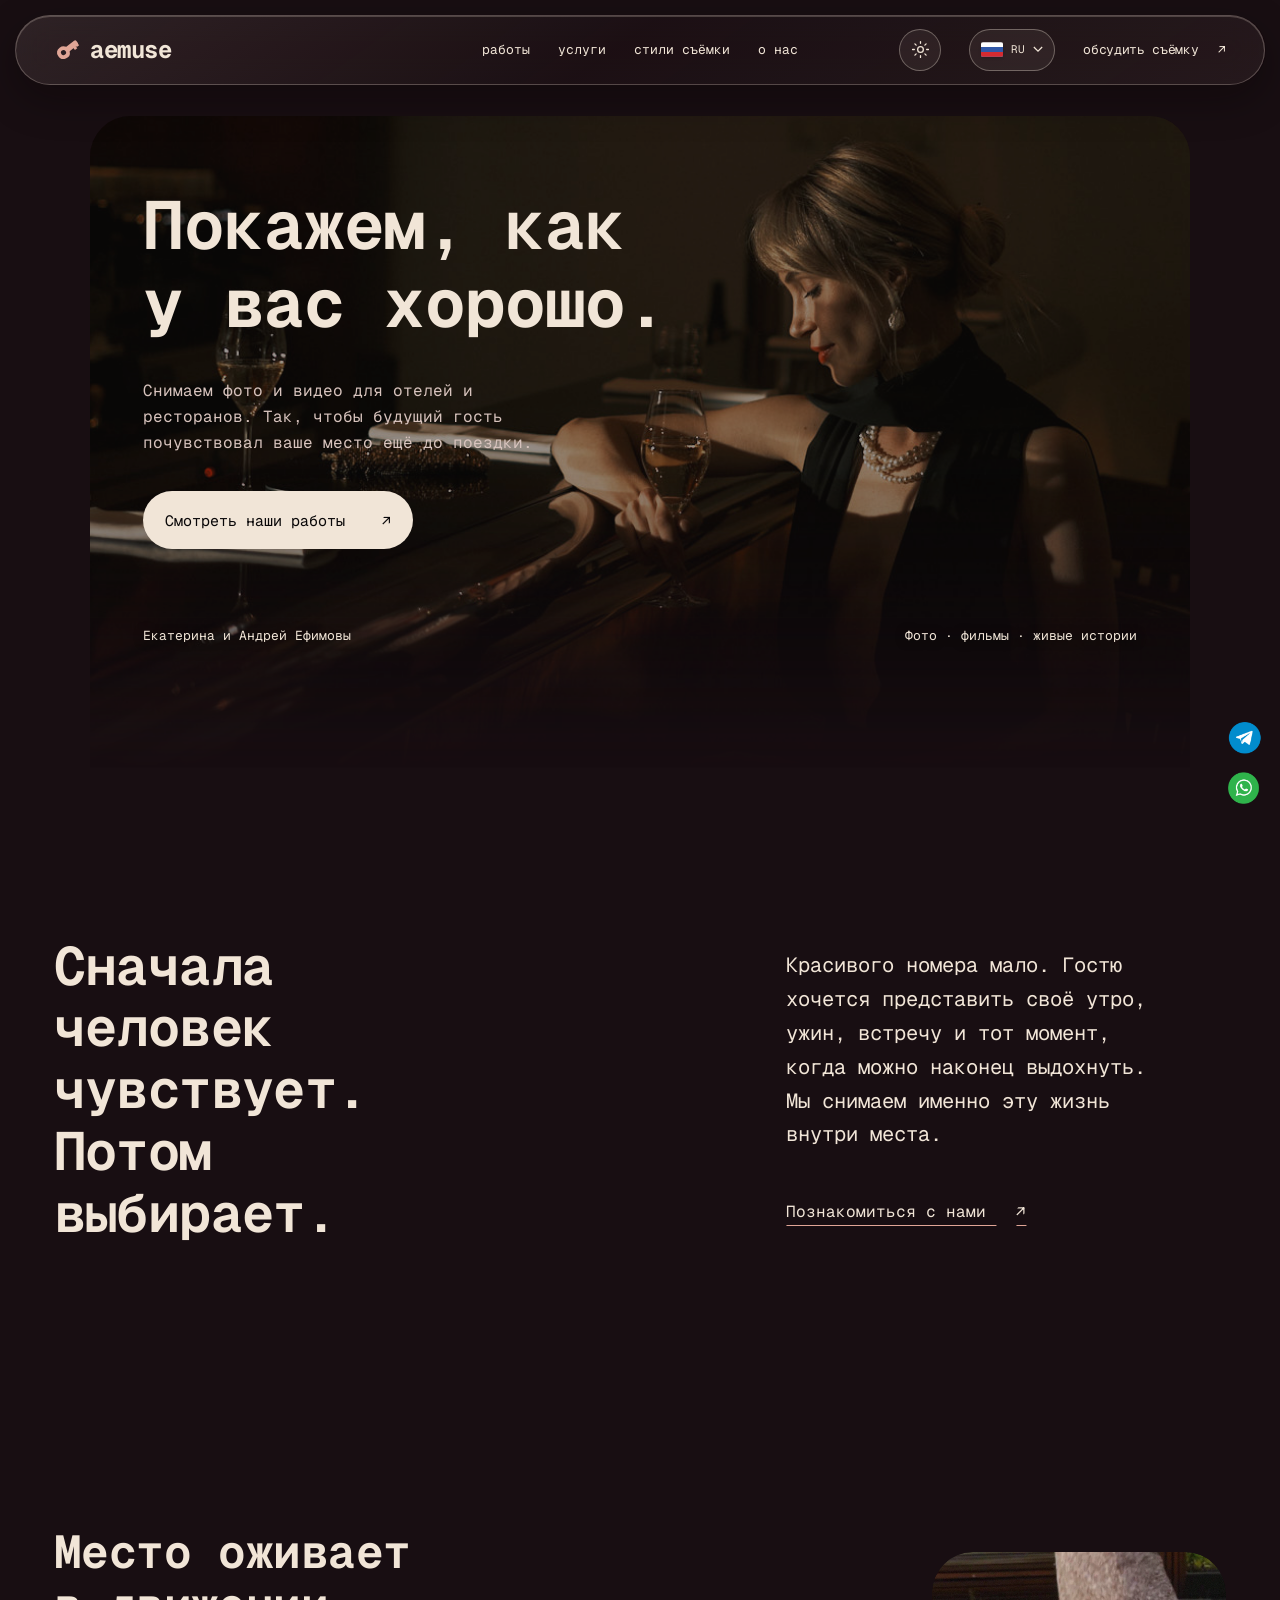
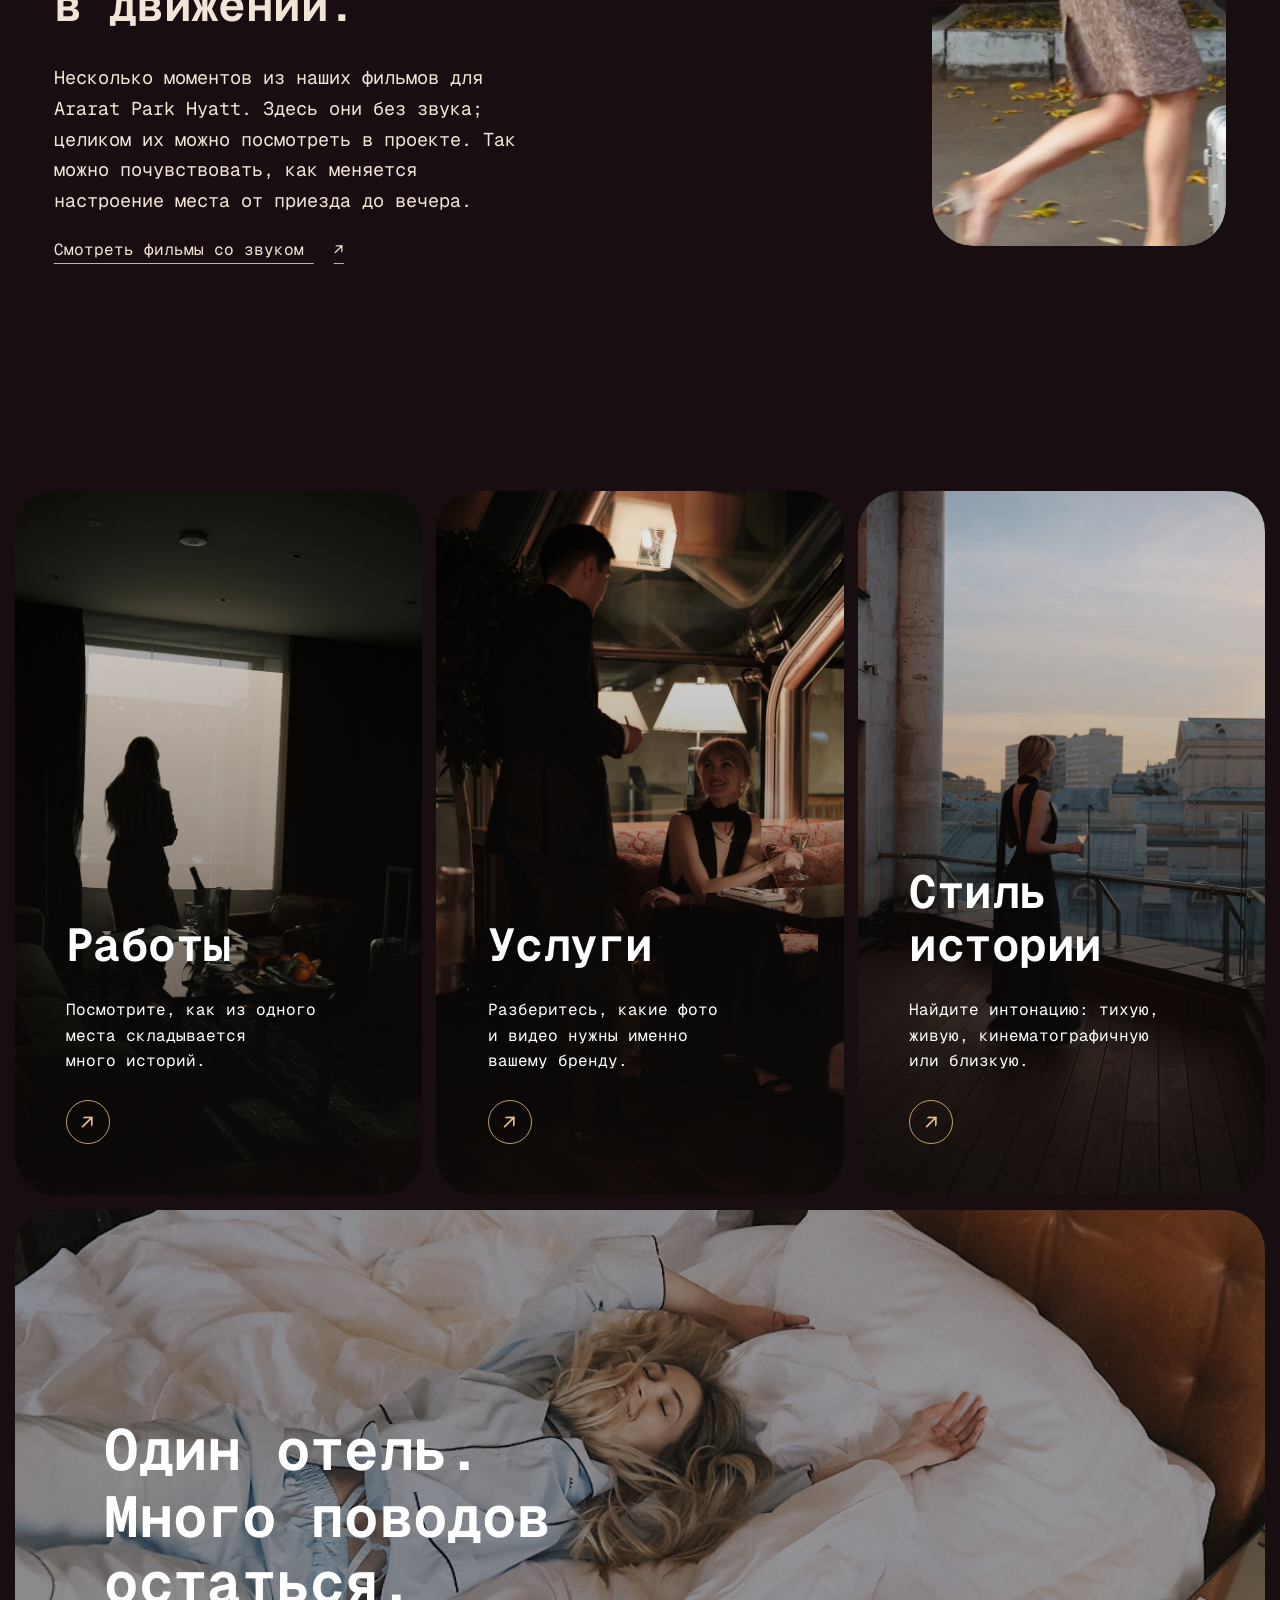
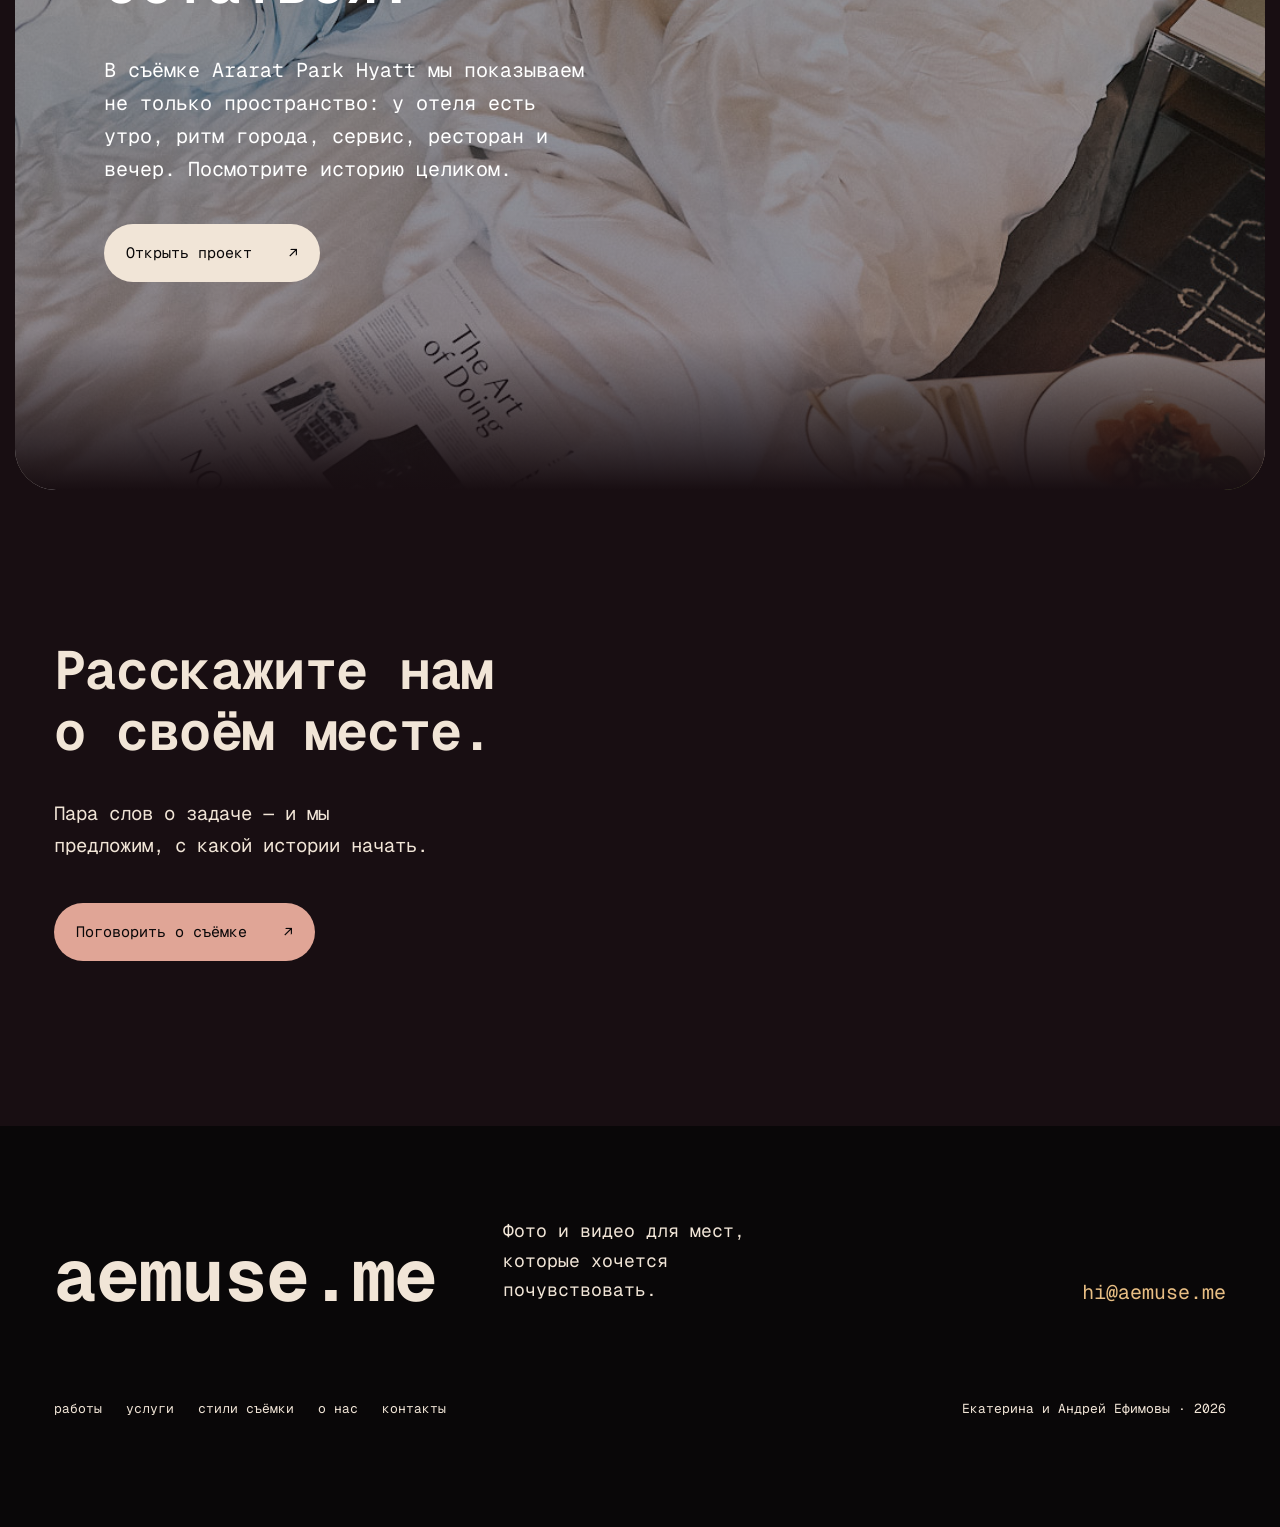
==== commit dc03e016: "Reduce motion excerpts and expand project copy across languages" ====
--- a/index.html
+++ b/index.html
@@ -7,8 +7,8 @@
   <title>AEMUSE — фото и видео для индустрии гостеприимства</title>
   <link rel="icon" href="favicon.svg" type="image/svg+xml">
   <link rel="preload" href="fonts/geist-mono-variable.woff2" as="font" type="font/woff2" crossorigin>
-  <script>try{document.documentElement.dataset.siteTheme=localStorage.getItem('aemuse-theme')==='light'?'light':'dark'}catch{document.documentElement.dataset.siteTheme='dark'}</script><link rel="stylesheet" href="style.css?v=20261027c"><link rel="stylesheet" href="multi.css?v=20261027c"><link rel="stylesheet" href="bold.css?v=20261030a"><link rel="stylesheet" href="theme.css?v=20261105a">
-  <script src="script.js?v=20261105a" defer></script><script src="i18n-extra.js?v=20261030b" defer></script><script src="i18n.js?v=20261105a" defer></script>
+  <script>try{document.documentElement.dataset.siteTheme=localStorage.getItem('aemuse-theme')==='light'?'light':'dark'}catch{document.documentElement.dataset.siteTheme='dark'}</script><link rel="stylesheet" href="style.css?v=20261027c"><link rel="stylesheet" href="multi.css?v=20261027c"><link rel="stylesheet" href="bold.css?v=20261105c"><link rel="stylesheet" href="theme.css?v=20261105a">
+  <script src="script.js?v=20261105a" defer></script><script src="i18n-extra.js?v=20261105c" defer></script><script src="i18n.js?v=20261105c" defer></script>
 </head>
 <body data-page="home" data-header-tone="light">
   <header class="site-header" id="site-header"></header>
@@ -23,7 +23,7 @@
       <div class="mp-wrap mp-thesis-grid" data-enter><h2>Сначала человек чувствует. Потом выбирает.</h2><div><p>Красивого номера мало. Гостю хочется представить своё утро, ужин, встречу и тот момент, когда можно наконец выдохнуть. Мы снимаем именно эту жизнь внутри места.</p><a class="mp-line-link" href="about.html">Познакомиться с нами <span aria-hidden="true">↗</span></a></div></div>
     </section>
     <section class="mp-motion-preview" data-tone="dark" aria-labelledby="motion-title">
-      <div class="mp-wrap mp-motion-layout"><div class="mp-motion-heading"><h2 id="motion-title">Место оживает<br>в движении.</h2><p>Несколько моментов из наших фильмов для Ararat Park Hyatt. Здесь они без звука; целиком их можно посмотреть в проекте.</p><a class="mp-line-link" href="ararat.html#films">Смотреть фильмы со звуком <span aria-hidden="true">↗</span></a></div><figure class="mp-motion-frame"><img src="mux-arrival-crop.webp" alt="Приезд гостьи в отель" width="640" height="640" loading="lazy"></figure></div>
+      <div class="mp-wrap mp-motion-layout"><div class="mp-motion-heading"><h2 id="motion-title">Место оживает<br>в движении.</h2><p>Несколько моментов из наших фильмов для Ararat Park Hyatt. Здесь они без звука; целиком их можно посмотреть в проекте. Так можно почувствовать, как меняется настроение места от приезда до вечера.</p><a class="mp-line-link" href="ararat.html#films">Смотреть фильмы со звуком <span aria-hidden="true">↗</span></a></div><figure class="mp-motion-frame"><img src="mux-arrival-crop.webp" alt="Приезд гостьи в отель" width="640" height="640" loading="lazy"></figure></div>
     </section>
     <section class="mp-entry-grid" data-tone="dark" aria-label="Разделы сайта">
       <a class="mp-entry mp-entry-work" href="work.html" data-enter><img src="media/ararat/LEON1042.jpg" alt="Гостья у окна отеля" width="1080" height="1440" loading="lazy"><h2>Работы</h2><p>Посмотрите, как из одного места складывается много историй.</p><span class="mp-entry-arrow" aria-hidden="true">↗</span></a>
--- a/bold.css
+++ b/bold.css
@@ -427,3 +427,38 @@
   .mp-story-copy p{margin-bottom:22px}
   .mp-story-motion{width:min(100%,430px);align-self:center}
 }
+
+/* Media windows share one corner radius; the work photo matches the film frame, not its caption. */
+body[data-page=work] .mp-work-open{grid-template-rows:auto auto;align-items:stretch;row-gap:0}
+body[data-page=work] .mp-work-open .mp-work-hero{grid-column:1;grid-row:1;height:auto;min-height:0;align-self:stretch}
+.mp-work-teaser{grid-column:2;grid-row:1;display:block;min-width:0}
+.mp-work-teaser iframe{display:block;width:100%;height:auto;aspect-ratio:9/16;min-height:0;flex:none;border:0;border-radius:var(--photo-radius);background:var(--night);clip-path:inset(0 round var(--photo-radius))}
+.mp-work-film-link{grid-column:2;grid-row:2;display:inline-flex;align-items:center;justify-self:start;gap:14px;margin-top:14px;padding-bottom:8px;border-bottom:1px solid var(--wine);font-size:14px;text-decoration:none}
+.mp-work-film-link:hover{color:var(--wine)}
+.mp-film-frame,.mp-film-preview,.mp-motion-frame,.mp-inline-motion,.mp-story-motion,.mp-motion-strip figure{overflow:hidden;border-radius:var(--photo-radius);isolation:isolate}
+.mp-film-frame iframe,.mp-film-preview iframe{border:0;border-radius:inherit;clip-path:inset(0 round var(--photo-radius))}
+.mp-film-preview button,.mp-film-preview button img{border-radius:inherit}
+.mp-motion-frame img,.mp-inline-motion img,.mp-story-motion img{border-radius:inherit}
+@media(max-width:760px){
+  body[data-page=work] .mp-work-open{display:flex;flex-direction:column;align-items:stretch;gap:0}
+  .mp-work-teaser{order:1;width:min(75vw,330px);align-self:center}
+  .mp-work-film-link{order:2;align-self:center;margin:14px 0 24px}
+  body[data-page=work] .mp-work-open .mp-work-hero{order:3;height:clamp(480px,65svh,640px)}
+}
+
+/* Keep the square film excerpts quiet beside the copy, at 70% of their previous size. */
+.mp-motion-layout,.mp-work-intro .mp-work-intro-layout{grid-template-columns:minmax(0,1fr) minmax(0,294px)}
+.mp-motion-layout .mp-motion-frame,.mp-work-intro .mp-motion-frame{width:100%;max-width:294px}
+.mp-story-row{grid-template-columns:minmax(0,1fr) minmax(0,301px);min-height:clamp(390px,40vw,530px);gap:clamp(34px,6vw,100px)}
+.mp-story-row:nth-child(even){grid-template-columns:minmax(0,301px) minmax(0,1fr)}
+.mp-story-motion{width:100%;max-width:301px}
+.mp-service-detail figure.mp-inline-motion{width:min(100%,308px)}
+body[data-page=styles] .mp-style-story figure.mp-inline-motion{width:min(100%,294px);max-width:294px}
+.mp-case-scene figure.mp-inline-motion{width:min(100%,294px)}
+.mp-motion-heading p,.mp-work-intro-copy p,.mp-story-copy p,.mp-service-copy p,.mp-style-story p,.mp-case-scene p{max-width:48ch;line-height:1.65}
+@media(max-width:760px){
+  .mp-motion-layout .mp-motion-frame,.mp-work-intro .mp-motion-frame{width:min(61.6vw,294px)}
+  .mp-story-row,.mp-story-row:nth-child(even){min-height:0}
+  .mp-story-motion{width:min(70%,301px)}
+  .mp-service-detail figure.mp-inline-motion,body[data-page=styles] .mp-style-story figure.mp-inline-motion,.mp-case-scene figure.mp-inline-motion{width:min(61.6vw,294px)}
+}
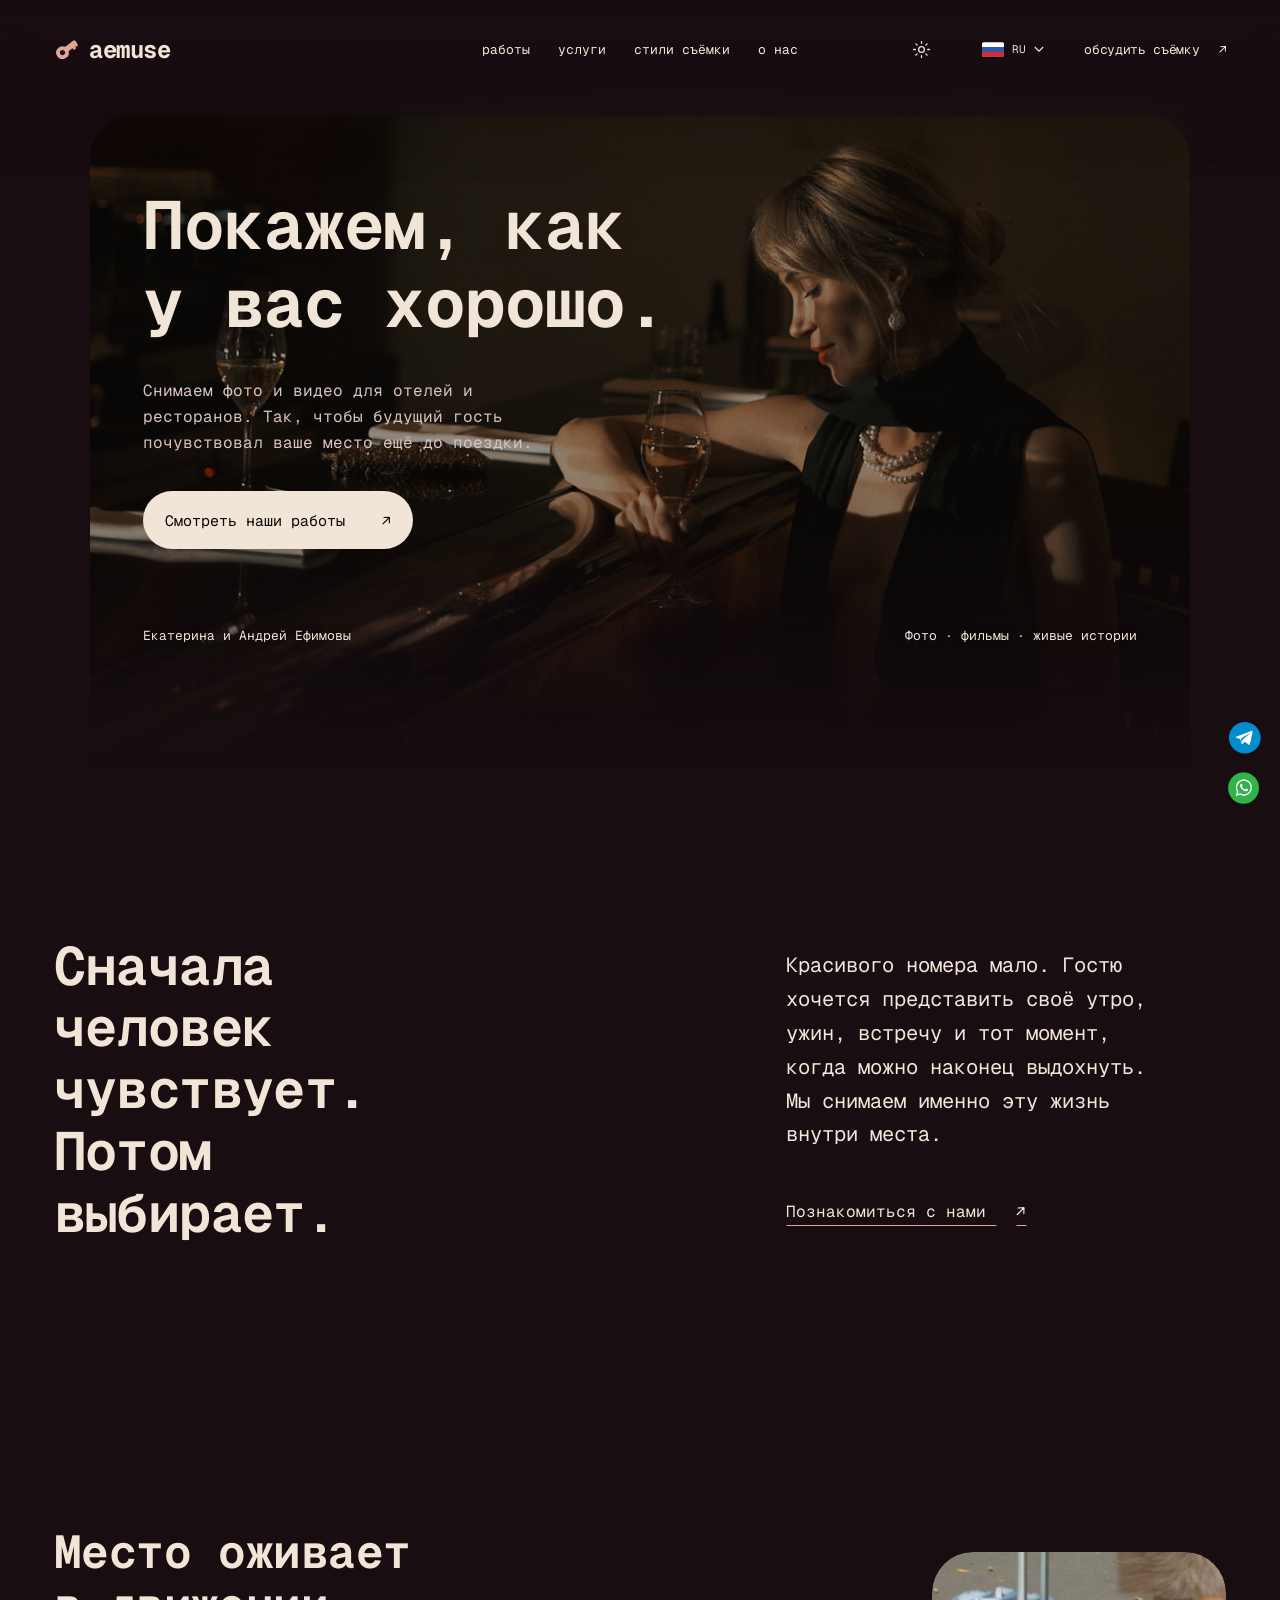
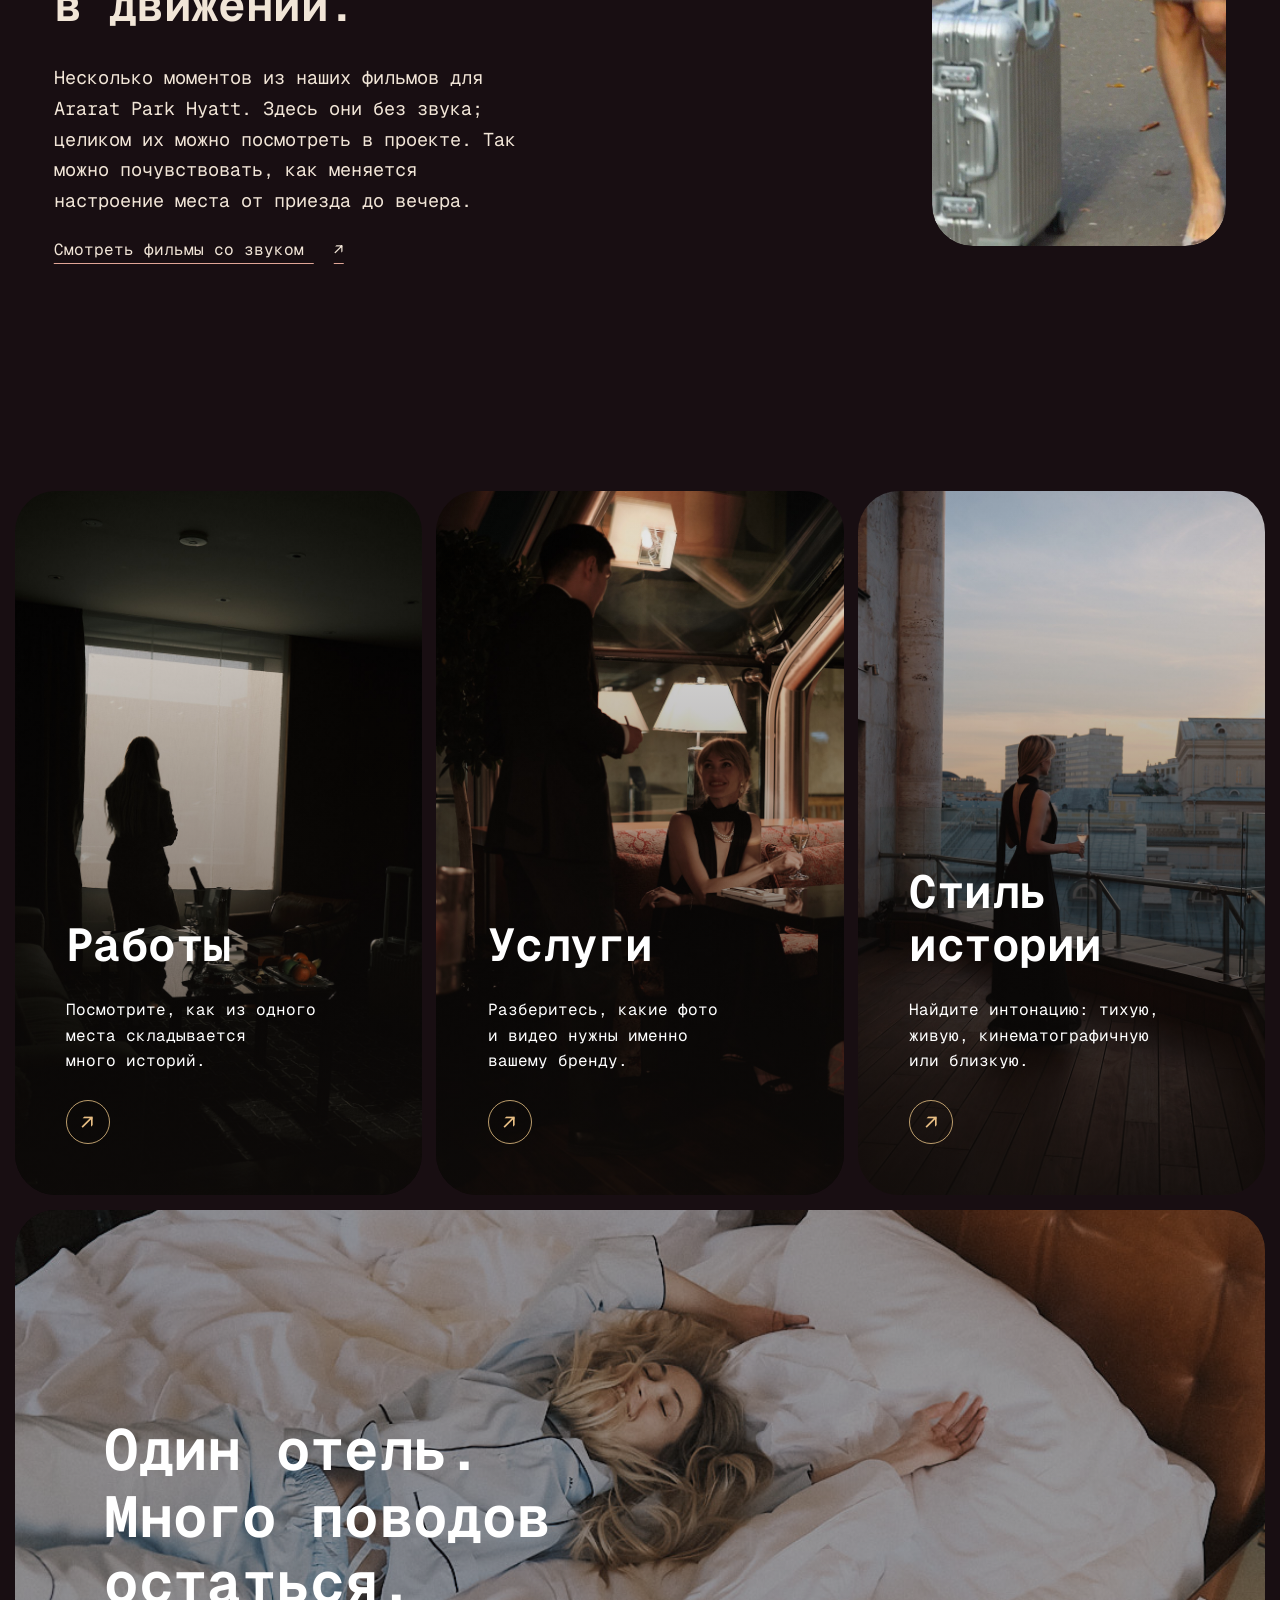
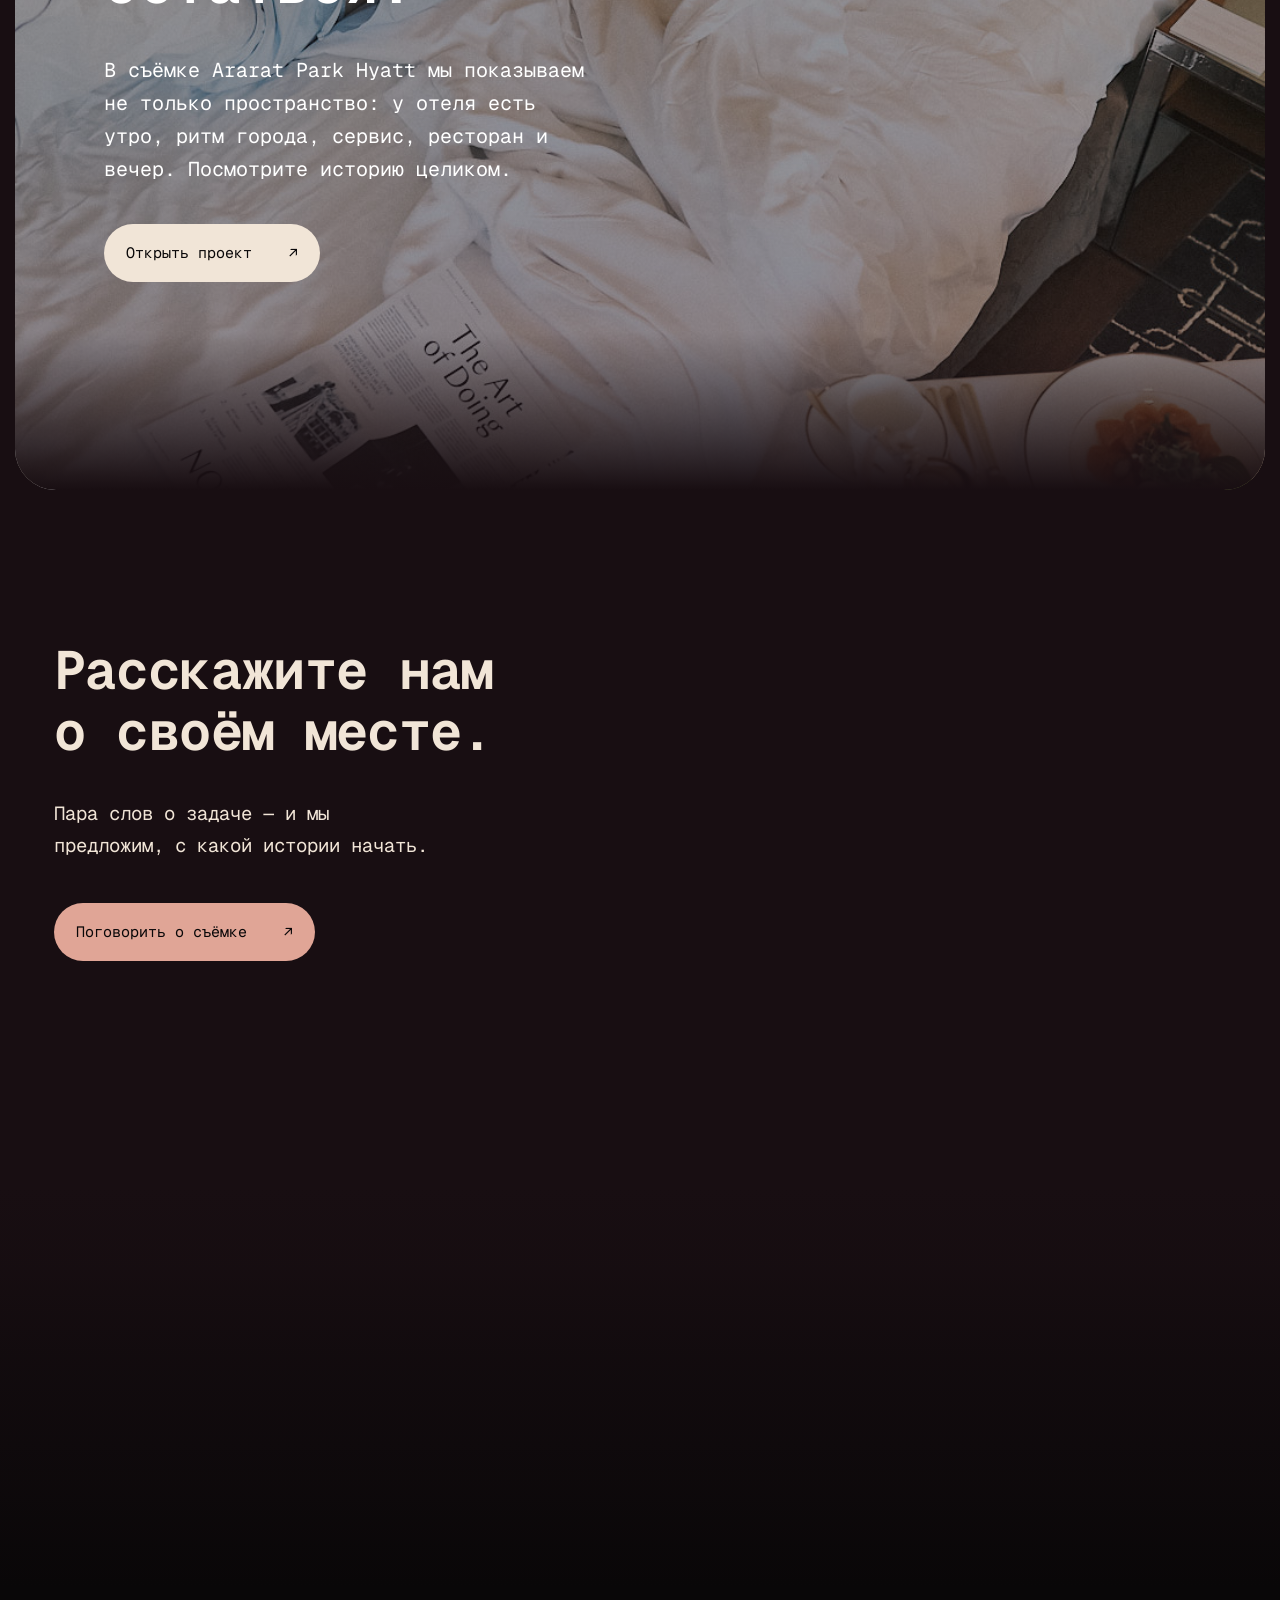
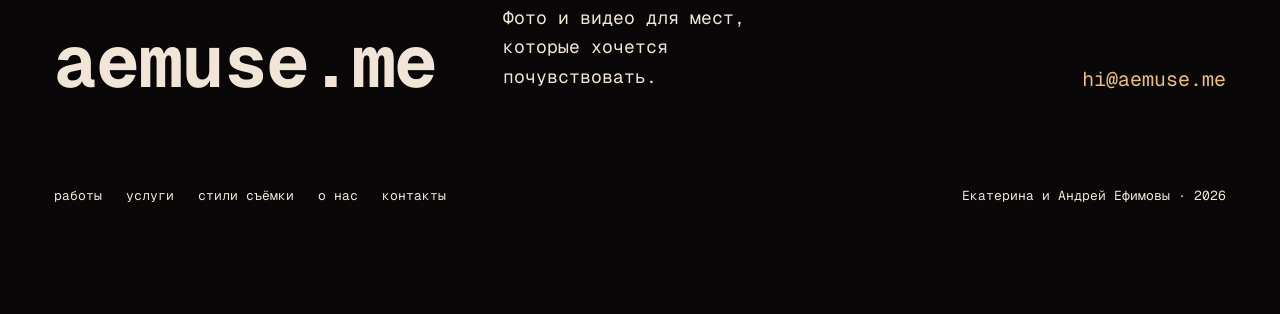
==== commit fe1b4e68: "Polish header and gradients; add film lightbox" ====
--- a/index.html
+++ b/index.html
@@ -7,7 +7,7 @@
   <title>AEMUSE — фото и видео для индустрии гостеприимства</title>
   <link rel="icon" href="favicon.svg" type="image/svg+xml">
   <link rel="preload" href="fonts/geist-mono-variable.woff2" as="font" type="font/woff2" crossorigin>
-  <script>try{document.documentElement.dataset.siteTheme=localStorage.getItem('aemuse-theme')==='light'?'light':'dark'}catch{document.documentElement.dataset.siteTheme='dark'}</script><link rel="stylesheet" href="style.css?v=20261027c"><link rel="stylesheet" href="multi.css?v=20261027c"><link rel="stylesheet" href="bold.css?v=20261105c"><link rel="stylesheet" href="theme.css?v=20261105a">
+  <script>try{document.documentElement.dataset.siteTheme=localStorage.getItem('aemuse-theme')==='light'?'light':'dark'}catch{document.documentElement.dataset.siteTheme='dark'}</script><link rel="stylesheet" href="style.css?v=20261027c"><link rel="stylesheet" href="multi.css?v=20261027c"><link rel="stylesheet" href="bold.css?v=20261105d"><link rel="stylesheet" href="theme.css?v=20261105c">
   <script src="script.js?v=20261105a" defer></script><script src="i18n-extra.js?v=20261105c" defer></script><script src="i18n.js?v=20261105c" defer></script>
 </head>
 <body data-page="home" data-header-tone="light">
--- a/bold.css
+++ b/bold.css
@@ -304,6 +304,13 @@
 .mp-film-preview button:hover .mp-preview-play{transform:translate(-50%,-50%) scale(1.1);background:rgba(33,21,25,.78)}
 .mp-film-preview button:focus-visible{outline:3px solid var(--brass);outline-offset:-3px}
 .mp-film-preview.is-playing button{display:none}
+.mp-film-dialog{position:fixed;inset:0;max-width:none;max-height:none;width:100%;height:100%;margin:0;padding:clamp(20px,4vh,44px) 20px;border:0;background:transparent;color:var(--paper);overflow:auto;overscroll-behavior:contain}
+.mp-film-dialog::backdrop{background:rgba(8,4,7,.9);backdrop-filter:blur(18px);-webkit-backdrop-filter:blur(18px)}
+.mp-film-dialog-inner{position:relative;width:min(100%,48.375dvh);margin:auto}
+.mp-film-dialog iframe{display:block;width:100%;aspect-ratio:9/16;border:0;border-radius:var(--photo-radius);background:#080506}
+.mp-film-dialog-close{position:absolute;z-index:2;top:12px;right:12px;display:grid;place-items:center;width:44px;height:44px;padding:0;border:1px solid rgba(255,255,255,.55);border-radius:50%;background:rgba(15,9,12,.65);color:#fff;font:normal 32px/1 Arial,sans-serif;cursor:pointer;backdrop-filter:blur(12px);-webkit-backdrop-filter:blur(12px)}
+.mp-film-dialog-close:hover{background:rgba(15,9,12,.9)}
+.mp-film-dialog-close:focus-visible{outline:3px solid var(--brass);outline-offset:3px}
 .mp-home-close-grid{display:block}
 /* Keep every vertical film at its native 9:16 ratio so the player has no letterboxing. */
 .mp-work-teaser iframe{height:auto;aspect-ratio:9/16}
--- a/theme.css
+++ b/theme.css
@@ -1,6 +1,6 @@
 /* AEMUSE has two editorial palettes. Photographs and film frames keep their own contrast. */
 :root{color-scheme:dark}
-.theme-toggle{display:grid;place-items:center;flex:none;width:42px;height:42px;padding:0;border:1px solid rgba(241,229,215,.35);border-radius:50%;background:rgba(241,229,215,.07);color:inherit;cursor:pointer;transition:background .25s ease,border-color .25s ease,transform .25s ease}
+.theme-toggle{display:grid;place-items:center;flex:none;width:42px;height:42px;padding:0;border:1px solid transparent;border-radius:50%;background:transparent;color:inherit;cursor:pointer;transition:background .25s ease,transform .25s ease}
 .theme-toggle svg{grid-area:1/1;width:19px;height:19px;transition:opacity .25s ease,transform .35s ease}
 .theme-icon-moon{opacity:0;transform:rotate(-35deg) scale(.7)}
 .theme-icon-sun{opacity:1;transform:rotate(0) scale(1)}
@@ -29,7 +29,8 @@
 :root[data-site-theme=light] .site-header.menu-open,
 :root[data-site-theme=light] .site-header.menu-open[data-theme]{border-color:rgba(255,255,255,.82);background:linear-gradient(150deg,rgba(255,255,255,.34),rgba(255,255,255,.05) 56%),rgba(249,243,235,.74);color:var(--ink);box-shadow:0 14px 40px rgba(58,35,38,.12),inset 0 1px 0 rgba(255,255,255,.9)}
 :root[data-site-theme=light] .theme-toggle,
-:root[data-site-theme=light] .lang-trigger{border-color:rgba(43,32,33,.27);background:rgba(255,255,255,.22);color:var(--ink)}
+:root[data-site-theme=light] .lang-trigger{border-color:transparent;background:transparent;color:var(--ink)}
+:root .lang-trigger{border-color:transparent;background:transparent}
 :root[data-site-theme=light] .theme-toggle:hover{background:rgba(255,255,255,.65)}
 :root[data-site-theme=light] .lang-options{border-color:rgba(255,255,255,.8);background:rgba(249,243,235,.95);color:var(--ink);box-shadow:0 15px 35px rgba(58,35,38,.15)}
 :root[data-site-theme=light] .lang-options button:hover,
@@ -67,3 +68,45 @@
   .header-actions{gap:8px}
 }
 @media(prefers-reduced-motion:reduce){.theme-toggle,.theme-toggle svg{transition:none}}
+
+/* Diffused navigation light: the glass fades into the page without a visible edge. */
+.site-header,.site-header[data-theme],.site-header[data-scrolled=true],.site-header.menu-open,.site-header.menu-open[data-theme],
+:root[data-site-theme=light] .site-header,:root[data-site-theme=light] .site-header[data-theme],:root[data-site-theme=light] .site-header[data-scrolled=true],:root[data-site-theme=light] .site-header.menu-open,:root[data-site-theme=light] .site-header.menu-open[data-theme]{position:fixed;isolation:isolate;border:0;border-radius:0;background:transparent;box-shadow:none;backdrop-filter:none;-webkit-backdrop-filter:none}
+.site-header::before{content:"";position:absolute;inset:-18px -20vw -95px;z-index:-1;pointer-events:none;background:linear-gradient(180deg,rgba(23,13,18,.32),rgba(23,13,18,0) 100%);backdrop-filter:blur(22px) saturate(1.08);-webkit-backdrop-filter:blur(22px) saturate(1.08);-webkit-mask-image:linear-gradient(180deg,#000 0%,#000 25%,transparent 100%);mask-image:linear-gradient(180deg,#000 0%,#000 25%,transparent 100%)}
+:root[data-site-theme=light] .site-header::before{background:linear-gradient(180deg,rgba(249,243,235,.38),rgba(249,243,235,0) 100%)}
+
+/* Let the final section dissolve into the footer in either palette. */
+.mp-footer,:root[data-site-theme=light] .mp-footer{
+  --footer-fade:clamp(340px,36vw,500px);
+  padding-top:calc(var(--footer-fade) + 16px);
+  background:linear-gradient(180deg,
+    var(--warm) 0px,
+    var(--warm) 60px,
+    color-mix(in srgb,var(--warm) 88%,var(--night)) 140px,
+    color-mix(in srgb,var(--warm) 60%,var(--night)) 230px,
+    color-mix(in srgb,var(--warm) 30%,var(--night)) calc(var(--footer-fade) - 100px),
+    var(--night) var(--footer-fade),
+    var(--night) 100%);
+}
+body[data-case=ararat] .mp-footer,
+:root[data-site-theme=light] body[data-case=ararat] .mp-footer{
+  padding-top:90px;
+  background:var(--night);
+}
+
+/* The case film room opens and closes without a sharp light-to-dark seam. */
+:root[data-site-theme=light] .mp-case-films{
+  background:linear-gradient(180deg,var(--warm) 0%,var(--night) 160px,var(--night) calc(100% - 160px),var(--warm) 100%);
+}
+
+/* The founders remain fully visible while the next section carries the fade. */
+.mp-about-belief,:root[data-site-theme=light] .mp-about-belief{
+  padding-top:clamp(300px,28vw,430px);
+  background:linear-gradient(180deg,
+    var(--night) 0px,
+    color-mix(in srgb,var(--night) 85%,var(--warm)) 80px,
+    color-mix(in srgb,var(--night) 55%,var(--warm)) 170px,
+    color-mix(in srgb,var(--night) 25%,var(--warm)) 270px,
+    var(--warm) clamp(280px,25vw,380px),
+    var(--warm) 100%);
+}
